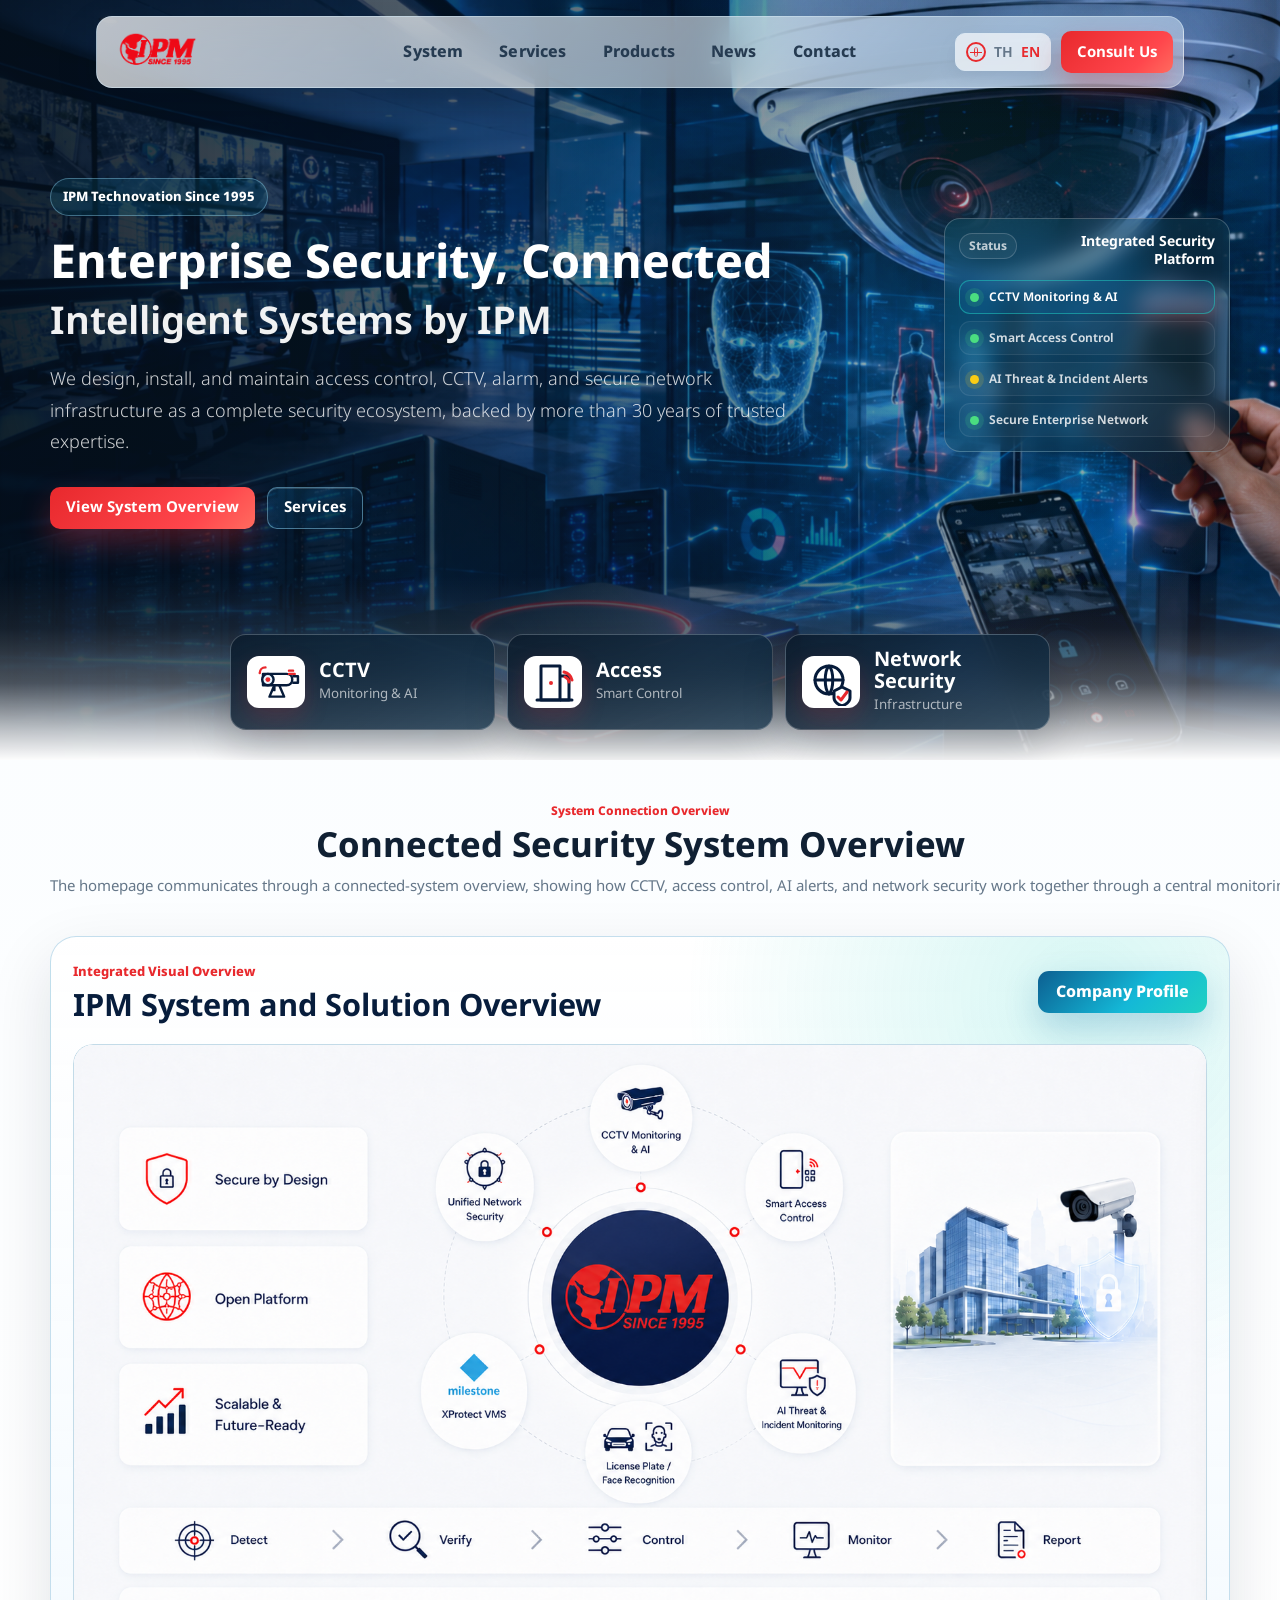
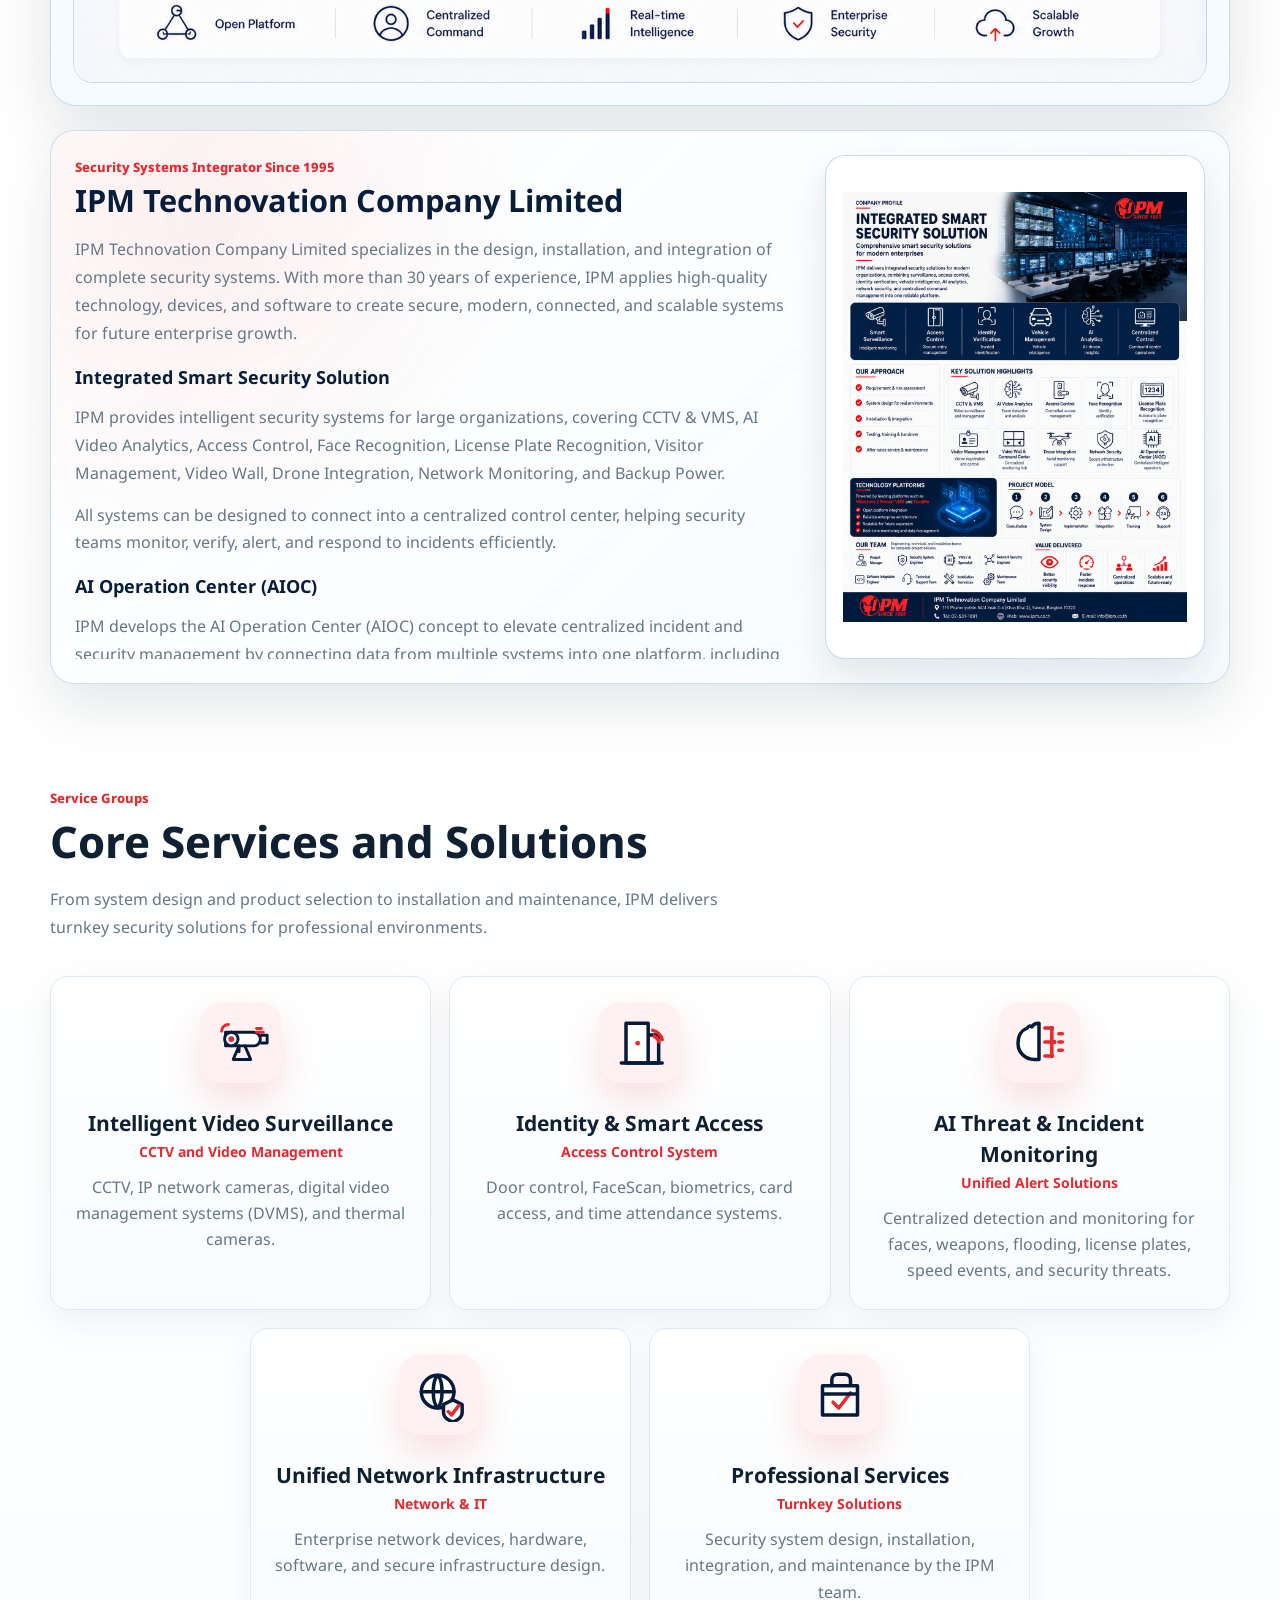
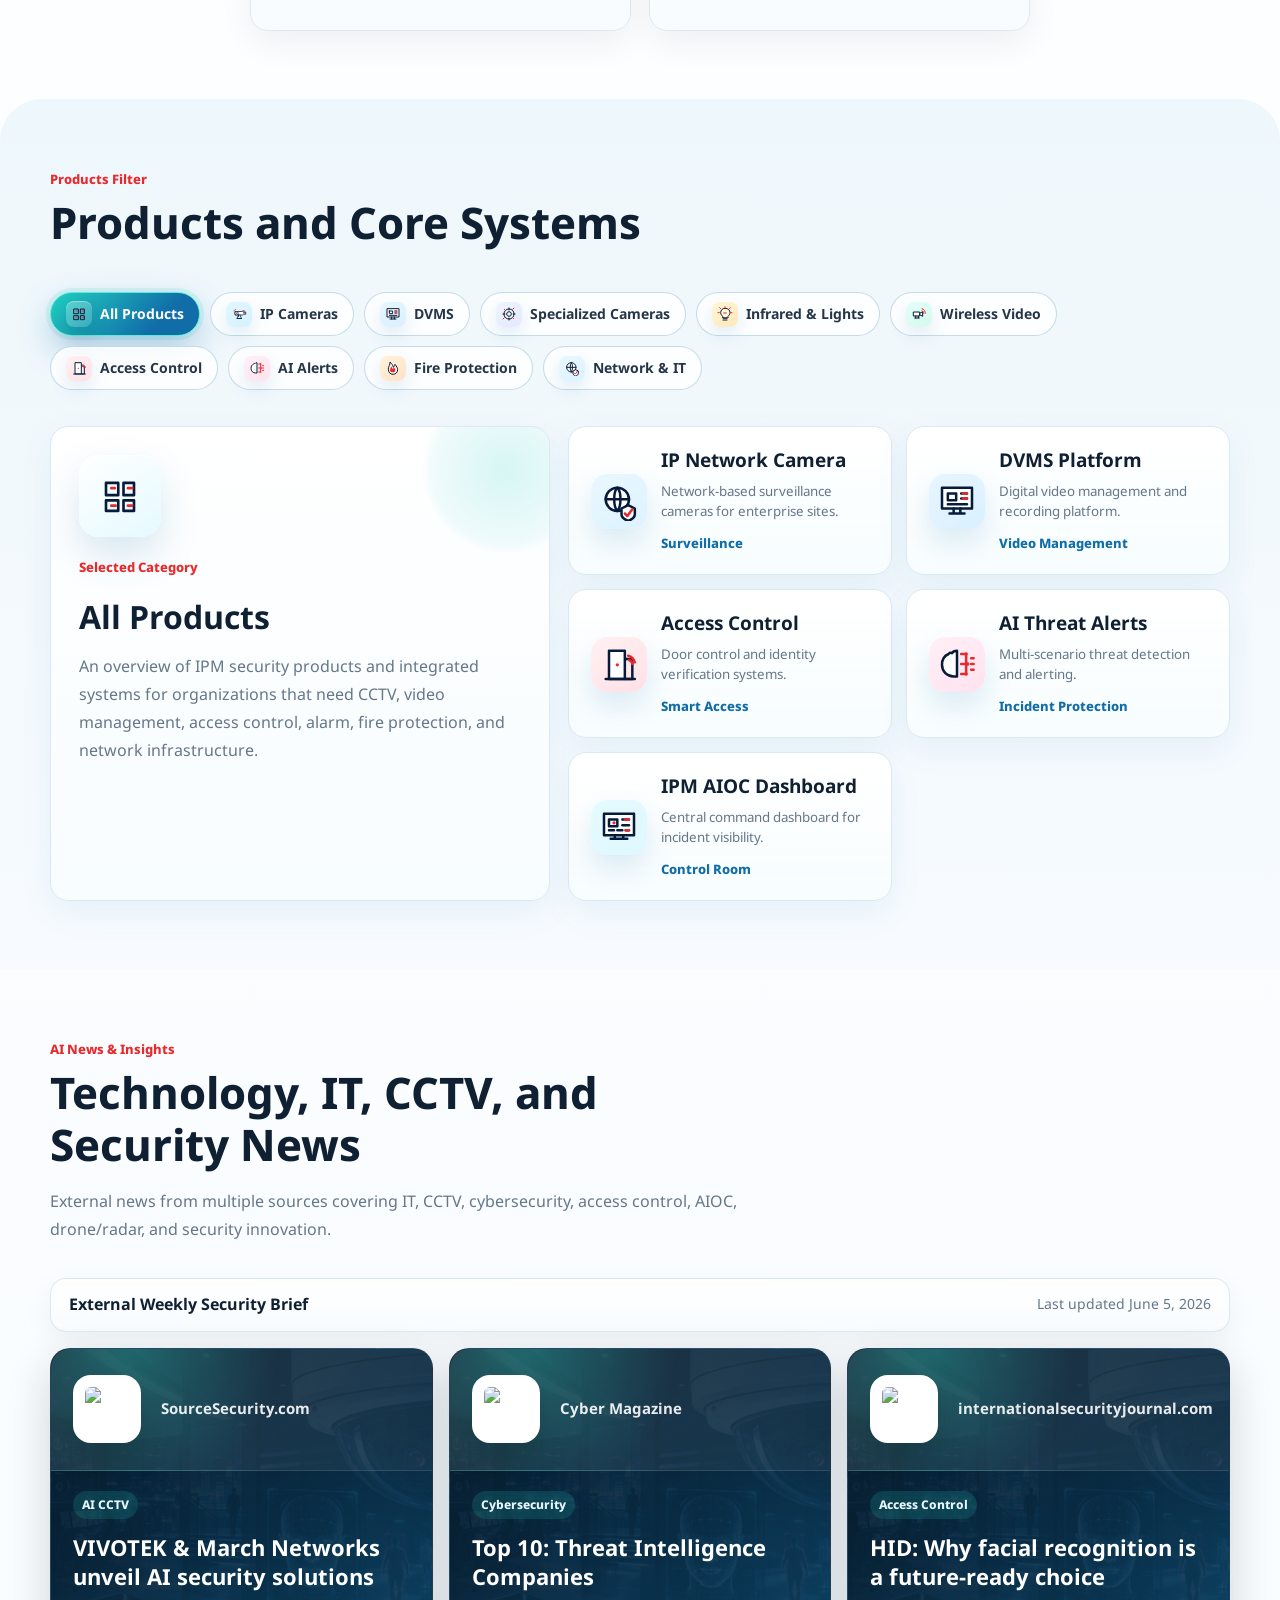
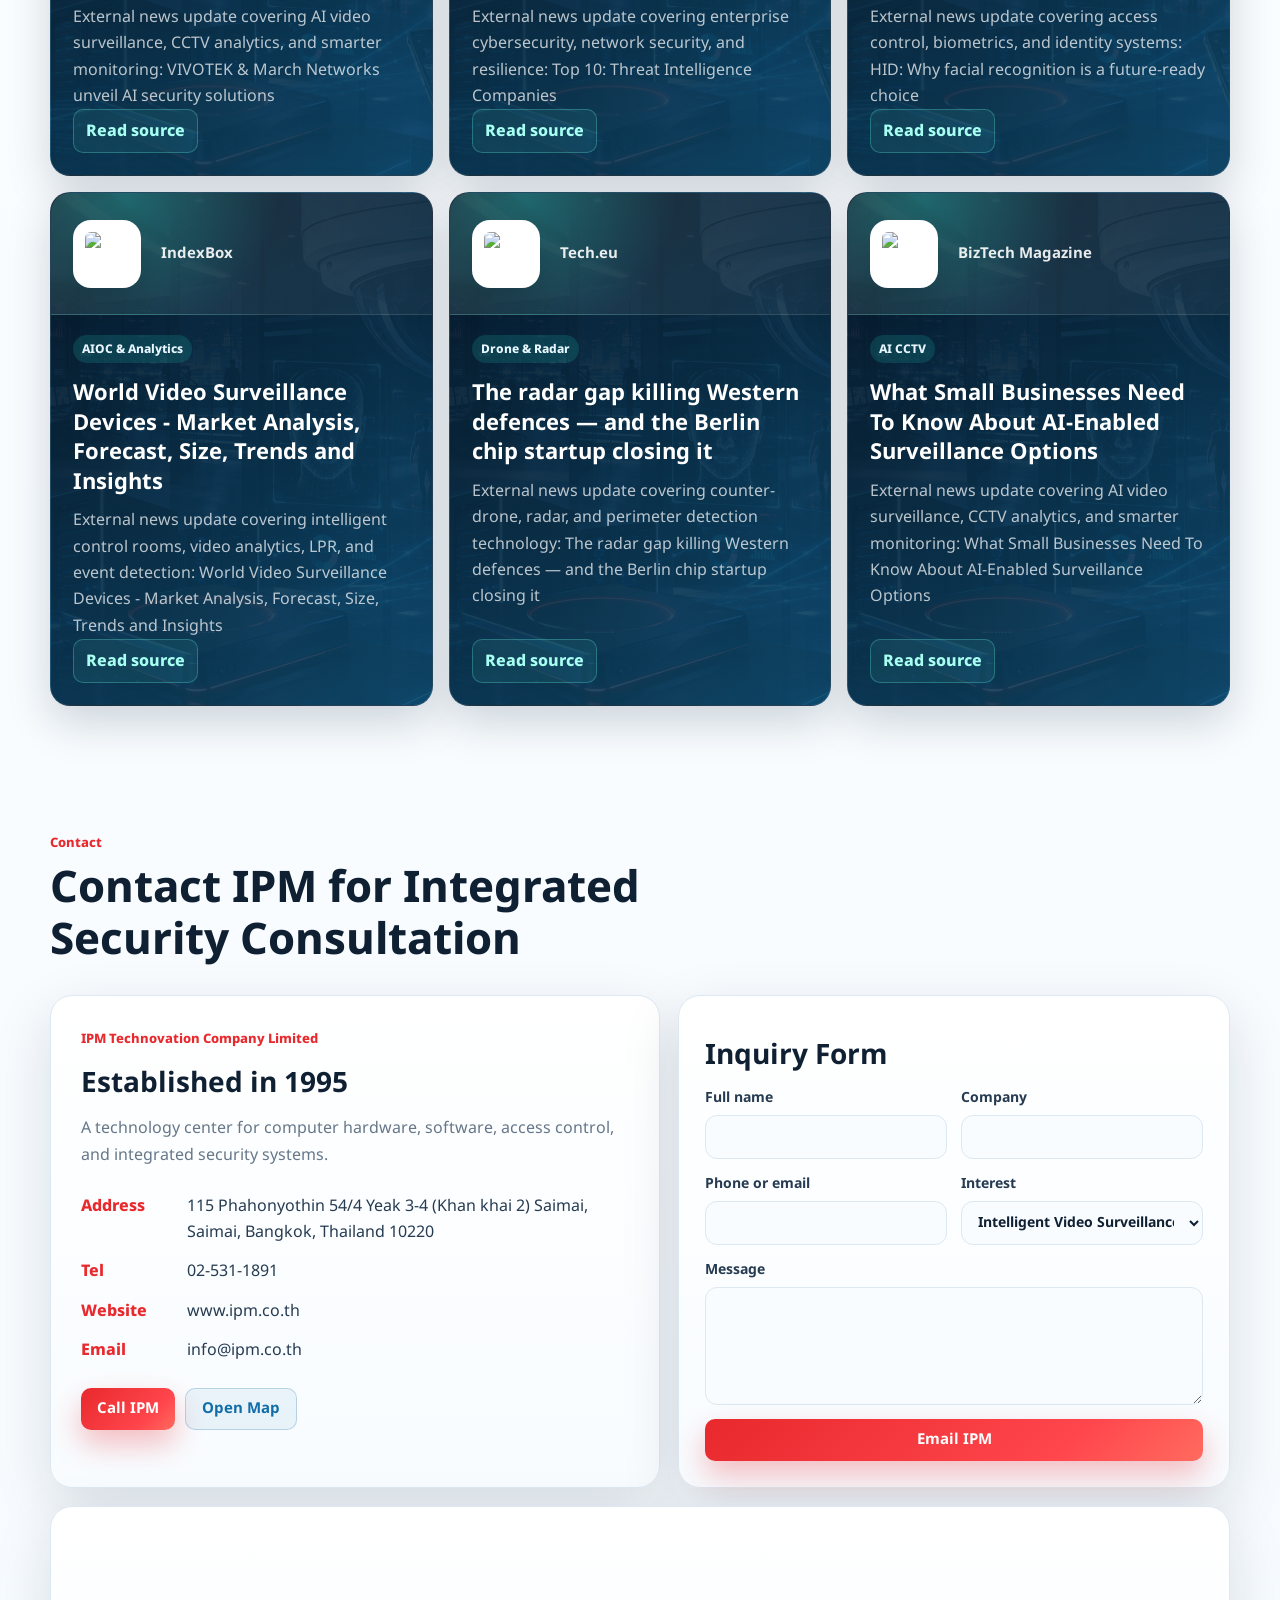
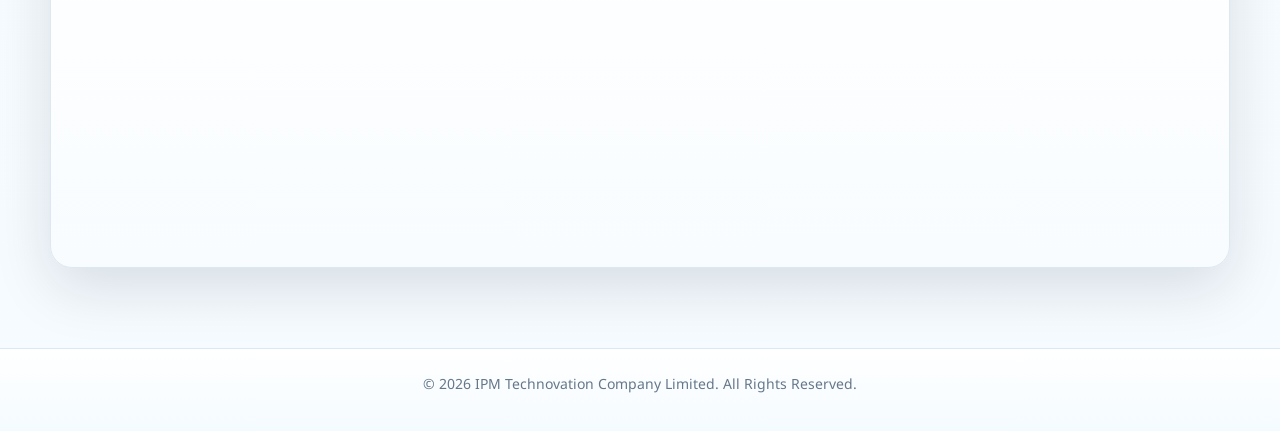
==== en.html @ fc7bf8a2 "Open company profile button in modal" ====
<!doctype html>
<html lang="en">
<head>
  <meta charset="utf-8">
  <meta name="viewport" content="width=device-width, initial-scale=1">
  <meta name="description" content="IPM Technovation Company Limited provides integrated CCTV, access control, alarm, network infrastructure, and security solutions since 1995.">
  <title>IPM Technovation | Integrated Security Platform</title>
  <link rel="preconnect" href="https://fonts.googleapis.com">
  <link rel="preconnect" href="https://fonts.gstatic.com" crossorigin>
  <link href="https://fonts.googleapis.com/css2?family=Noto+Sans+Thai:wght@300;400;500;600;700;800&display=swap" rel="stylesheet">
  <link rel="stylesheet" href="styles.css?v=20260608g">
  <script src="scripts/main.js?v=20260608g" defer></script>
</head>
<body>
  <header class="site-header">
    <a class="brand" href="#home" aria-label="IPM home">
      <img src="assets/IPMLOGO.png" alt="IPM Technovation">
    </a>
    <nav class="nav-links" aria-label="Main navigation">
      <a href="#system">System</a>
      <a href="#services">Services</a>
      <a href="#products">Products</a>
      <a href="#news">News</a>
      <a href="#contact">Contact</a>
    </nav>
    <div class="header-actions">
      <div class="language-switch" aria-label="Language switcher">
        <span class="globe-icon" aria-hidden="true"></span>
        <a href="index.html">TH</a>
        <a class="active" href="en.html" aria-current="page">EN</a>
      </div>
      <a class="quote-button" href="#contact">Consult Us</a>
    </div>
  </header>

  <main id="home">
    <section class="hero">
      <div class="hero-bg">
        <img src="assets/main00-hero.jpg?v=20260608b" srcset="assets/main00.png?v=20260608b 1672w, assets/main00-hero.jpg?v=20260608b 2400w" sizes="100vw" alt="Intelligent security control center" fetchpriority="high" decoding="async">
      </div>
      <div class="hero-content">
        <p class="eyebrow">IPM Technovation Since 1995</p>
        <h1 class="hero-title-en">Enterprise Security, Connected<br><span>Intelligent Systems<br class="mobile-break"> by IPM</span></h1>
        <p class="hero-copy">We design, install, and maintain access control, CCTV, alarm, and secure network infrastructure as a complete security ecosystem, backed by more than 30 years of trusted expertise.</p>
        <div class="hero-actions">
          <a class="primary-action" href="#system">View System Overview</a>
          <a class="secondary-action" href="#services">Services</a>
        </div>
      </div>

      <aside class="status-panel" aria-label="Integrated Security Platform status">
        <div class="status-panel-head">
          <span>Status</span>
          <strong>Integrated Security Platform</strong>
        </div>
        <div class="status-list">
          <span class="status-item active"><b></b>CCTV Monitoring & AI</span>
          <span class="status-item"><b></b>Smart Access Control</span>
          <span class="status-item warning"><b></b>AI Threat & Incident Alerts</span>
          <span class="status-item"><b></b>Secure Enterprise Network</span>
        </div>
      </aside>

      <div class="system-strip" aria-label="Key systems">
        <a class="system-card" href="#products" data-filter-link="ip-cameras">
          <span class="chip-icon camera"></span>
          <span><strong>CCTV</strong><small>Monitoring & AI</small></span>
        </a>
        <a class="system-card" href="#products" data-filter-link="access-control">
          <span class="chip-icon access"></span>
          <span><strong>Access</strong><small>Smart Control</small></span>
        </a>
        <a class="system-card" href="#products" data-filter-link="network-it">
          <span class="chip-icon network"></span>
          <span><strong>Network Security</strong><small>Infrastructure</small></span>
        </a>
      </div>
    </section>

    <section id="system" class="section system-section">
      <div class="section-heading center">
        <span>System Connection Overview</span>
        <h2>Connected Security System Overview</h2>
        <p>The homepage communicates through a connected-system overview, showing how CCTV, access control, AI alerts, and network security work together through a central monitoring control center.</p>
      </div>

      <div class="system-map" aria-label="Integrated security system map">
        <div class="map-center">
          <img src="assets/IPMLOGO.png" alt="IPM">
          <span>Monitoring</span>
          <strong>Control Center</strong>
        </div>
        <article class="map-node node-cctv">
          <span class="node-icon camera"></span>
          <h3>CCTV Monitoring & AI</h3>
          <p>IP cameras, DVMS, thermal imaging, and video analytics for enterprise security.</p>
        </article>
        <article class="map-node node-access">
          <span class="node-icon access"></span>
          <h3>Smart Access Control</h3>
          <p>Card access, FaceScan, biometrics, and time attendance integration.</p>
        </article>
        <article class="map-node node-alarm">
          <span class="node-icon alarm"></span>
          <h3>AI Threat & Incident Monitoring</h3>
          <p>Detects and alerts security events such as faces, weapons, flooding, license plates, vehicle speed, and emerging threats through a central control room.</p>
        </article>
        <article class="map-node node-network">
          <span class="node-icon network"></span>
          <h3>Unified Network Security</h3>
          <p>Network, hardware, and software infrastructure for secure operations.</p>
        </article>
      </div>
      <div class="system-gallery" data-system-carousel aria-label="IPM system overview slides">
        <div class="system-gallery-head">
          <div>
            <span>Integrated Visual Overview</span>
            <h3>IPM System and Solution Overview</h3>
          </div>
          <a class="profile-button" href="assets/profile/companyP.png" data-service-image="assets/profile/companyP.png" data-service-title="Company Profile">Company Profile</a>
        </div>
        <div class="system-frame">
        <div class="system-track">
          <figure class="system-slide"><img src="assets/system/systemmain.png" alt="System main overview" loading="lazy"></figure>
          <figure class="system-slide"><img src="assets/system/CCTV-soft.png" alt="CCTV and video management system structure" loading="lazy"></figure>
          <figure class="system-slide"><img src="assets/system/deployS.png" alt="Deployment scope overview" loading="lazy"></figure>
          <figure class="system-slide"><img src="assets/system/integrated.png" alt="Integrated smart security solution" loading="lazy"></figure>
          <figure class="system-slide"><img src="assets/system/smartS.png" alt="Smart security ecosystem" loading="lazy"></figure>
          <figure class="system-slide"><img src="assets/system/aioc.png" alt="AI Operation Center platform" loading="lazy"></figure>
          <figure class="system-slide"><img src="assets/system/chartaccess.png" alt="Identity and access management" loading="lazy"></figure>
          <figure class="system-slide"><img src="assets/system/chartinfar.png" alt="Mobility operations and infrastructure" loading="lazy"></figure>
          <figure class="system-slide"><img src="assets/system/chartV.png" alt="Surveillance and video management" loading="lazy"></figure>
          <figure class="system-slide"><img src="assets/system/integratedP.png" alt="Integrated security portfolio" loading="lazy"></figure>
        </div>
        </div>
      </div>

      <article id="company-profile" class="profile-overview">
        <div class="profile-copy">
          <span>Security Systems Integrator Since 1995</span>
          <h3>IPM Technovation Company Limited</h3>
          <div class="profile-copy-scroll" tabindex="0" aria-label="Company profile details">
            <p>IPM Technovation Company Limited specializes in the design, installation, and integration of complete security systems. With more than 30 years of experience, IPM applies high-quality technology, devices, and software to create secure, modern, connected, and scalable systems for future enterprise growth.</p>

            <h4>Integrated Smart Security Solution</h4>
            <p>IPM provides intelligent security systems for large organizations, covering CCTV & VMS, AI Video Analytics, Access Control, Face Recognition, License Plate Recognition, Visitor Management, Video Wall, Drone Integration, Network Monitoring, and Backup Power.</p>
            <p>All systems can be designed to connect into a centralized control center, helping security teams monitor, verify, alert, and respond to incidents efficiently.</p>

            <h4>AI Operation Center (AIOC)</h4>
            <p>IPM develops the AI Operation Center (AIOC) concept to elevate centralized incident and security management by connecting data from multiple systems into one platform, including CCTV Analytics, Face Recognition, LPR, Access Control, Drone, IoT, E-map, Dashboard, and Report.</p>
            <p>AIOC supports a structured workflow from Detect, Verify, Alert, Respond, and Report to enable real-time decision support and more efficient operations.</p>

            <h4>Network Security & Infrastructure</h4>
            <p>Beyond physical security systems, IPM also focuses on secure network and infrastructure foundations, covering Network Design, VLAN, Firewall Policy, VPN, Server, Storage, Network Monitoring, Log Management, Backup, and Recovery.</p>
            <p>This ensures CCTV, Access Control, Face Recognition, LPR, Command Center, and AIOC can operate securely, reliably, and continuously.</p>

            <h4>Technology Platforms</h4>
            <p>IPM selects high-standard technologies and platforms such as Milestone XProtect VMS, FaceMe Security, AI Video Analytics, CCTV System, Access Control System, License Plate Recognition, Command Center & Dashboard, and Network Security Infrastructure.</p>
            <p>IPM uses open-platform technologies to support flexible integration, future expansion, and practical deployment for each organization.</p>

            <h4>Our Team</h4>
            <p>IPM has specialized teams covering system design, software integration, network engineering, installation, and post-delivery support.</p>
            <dl class="profile-roles">
              <div><dt>Project Manager</dt><dd>Manages project delivery and overall coordination.</dd></div>
              <div><dt>Security System Engineer</dt><dd>Designs and integrates security systems.</dd></div>
              <div><dt>VMS / AI Specialist</dt><dd>Supports VMS, AI Analytics, and Face Recognition.</dd></div>
              <div><dt>Network Security Engineer</dt><dd>Designs secure network architecture and infrastructure.</dd></div>
              <div><dt>Software Engineer</dt><dd>Connects systems through API, Dashboard, and AIOC.</dd></div>
              <div><dt>Technical Support Team</dt><dd>Tests systems, resolves issues, and provides technical support.</dd></div>
              <div><dt>Installation Technician</dt><dd>Installs equipment, cabling, configuration, and site inspection.</dd></div>
              <div><dt>Maintenance Team</dt><dd>Maintains, services, and checks systems after handover.</dd></div>
            </dl>

            <h4>Model Project: Integrated Smart Security & AIOC Platform</h4>
            <p>A sample IPM project is the design of an intelligent security platform for a large organization, integrating CCTV, access control, face recognition, license plate recognition, visitor management, network systems, video wall, and AIOC into a centralized control center.</p>
            <p>The project is designed for real-time monitoring, event alerts, map visualization, reporting, and future system expansion without needing to disclose actual organization names or site details.</p>

            <h4>Key Strengths</h4>
            <ul>
              <li>More than 30 years of experience.</li>
              <li>Expertise in Security Systems Integration.</li>
              <li>High-quality platforms and devices.</li>
              <li>Open Platform integration support.</li>
              <li>Complete engineering, technical, and installation teams.</li>
              <li>Continuous innovation development and testing.</li>
              <li>Support for Smart Security, Network Security, and AIOC.</li>
            </ul>

            <h4>Company Information</h4>
            <p>IPM Technovation Company Limited<br>115 Phahonyothin 54/4 Yeak 3-4 (Khan khai 2), Saimai, Saimai, Bangkok, Thailand 10220<br>Tel: 02-531-1891 | Website: www.ipm.co.th | E-mail: info@ipm.co.th</p>
          </div>
        </div>
        <a class="profile-image-link" href="assets/profile/companyP.png" data-service-image="assets/profile/companyP.png" data-service-title="Company Profile" aria-label="Open Company Profile">
          <img src="assets/profile/companyP.png" alt="IPM Company Profile Overview" loading="lazy">
        </a>
      </article>
    </section>

    <section id="services" class="section services-section">
      <div class="section-heading">
        <span>Service Groups</span>
        <h2>Core Services and Solutions</h2>
        <p>From system design and product selection to installation and maintenance, IPM delivers turnkey security solutions for professional environments.</p>
      </div>
      <div class="service-grid">
        <article class="service-card" role="button" tabindex="0" data-service-image="assets/services/IntelligentVideo.png" data-service-title="Intelligent Video Surveillance">
          <span class="node-icon camera"></span>
          <h3>Intelligent Video Surveillance</h3>
          <strong>CCTV and Video Management</strong>
          <p>CCTV, IP network cameras, digital video management systems (DVMS), and thermal cameras.</p>
        </article>
        <article class="service-card" role="button" tabindex="0" data-service-image="assets/services/Identity.png" data-service-title="Identity & Smart Access">
          <span class="node-icon access"></span>
          <h3>Identity & Smart Access</h3>
          <strong>Access Control System</strong>
          <p>Door control, FaceScan, biometrics, card access, and time attendance systems.</p>
        </article>
        <article class="service-card" role="button" tabindex="0" data-service-image="assets/services/AIThreat.png" data-service-title="AI Threat & Incident Monitoring">
          <span class="node-icon alarm"></span>
          <h3>AI Threat & Incident Monitoring</h3>
          <strong>Unified Alert Solutions</strong>
          <p>Centralized detection and monitoring for faces, weapons, flooding, license plates, speed events, and security threats.</p>
        </article>
        <article class="service-card" role="button" tabindex="0" data-service-image="assets/services/UnifiedNetwork.png" data-service-title="Unified Network Infrastructure">
          <span class="node-icon network"></span>
          <h3>Unified Network Infrastructure</h3>
          <strong>Network & IT</strong>
          <p>Enterprise network devices, hardware, software, and secure infrastructure design.</p>
        </article>
        <article class="service-card service-card-wide" role="button" tabindex="0" data-service-image="assets/services/ProfessionalServices.png" data-service-title="Professional Services">
          <span class="node-icon professional"></span>
          <h3>Professional Services</h3>
          <strong>Turnkey Solutions</strong>
          <p>Security system design, installation, integration, and maintenance by the IPM team.</p>
        </article>
      </div>
    </section>

    <section id="products" class="section products-section">
      <div class="section-heading">
        <span>Products Filter</span>
        <h2>Products and Core Systems</h2>
      </div>
      <div class="filter-bar" aria-label="Product category filters" data-product-filters></div>
      <div class="product-showcase">
        <article class="product-feature" data-product-feature>
          <span>Selected Category</span>
          <h3>All Products</h3>
          <p>Overview of IPM security products and systems for enterprise environments.</p>
        </article>
        <div class="product-list" data-product-list></div>
      </div>
    </section>

    <section id="news" class="section news-section">
      <div class="section-heading">
        <span>AI News & Insights</span>
        <h2>Technology, IT, CCTV, and Security News</h2>
        <p>External news from multiple sources covering IT, CCTV, cybersecurity, access control, AIOC, drone/radar, and security innovation.</p>
      </div>
      <div class="news-toolbar">
        <strong>External Weekly Security Brief</strong>
        <span data-news-updated>Loading latest news...</span>
      </div>
      <div class="news-grid" data-news-list></div>
    </section>

    <div class="image-modal" data-image-modal hidden>
      <div class="image-modal-backdrop" data-modal-close></div>
      <section class="image-modal-panel" role="dialog" aria-modal="true" aria-labelledby="service-modal-title">
        <div class="image-modal-head">
          <h2 id="service-modal-title" data-modal-title>Service Detail</h2>
          <button type="button" data-modal-close aria-label="Close image">Close</button>
        </div>
        <img data-modal-image src="" alt="">
      </section>
    </div>

    <section id="contact" class="contact-section">
      <div class="contact-heading">
        <span>Contact</span>
        <h2>Contact IPM for Integrated Security Consultation</h2>
      </div>
      <div class="contact-layout">
        <article class="contact-card company-card">
          <span class="contact-kicker">IPM Technovation Company Limited</span>
          <h3>Established in 1995</h3>
          <p>A technology center for computer hardware, software, access control, and integrated security systems.</p>
          <dl class="contact-list">
            <div><dt>Address</dt><dd>115 Phahonyothin 54/4 Yeak 3-4 (Khan khai 2) Saimai, Saimai, Bangkok, Thailand 10220</dd></div>
            <div><dt>Tel</dt><dd><a href="tel:+6625311891">02-531-1891</a></dd></div>
            <div><dt>Website</dt><dd><a href="https://www.ipm.co.th/" target="_blank" rel="noreferrer">www.ipm.co.th</a></dd></div>
            <div><dt>Email</dt><dd><a href="mailto:info@ipm.co.th">info@ipm.co.th</a></dd></div>
          </dl>
          <div class="contact-actions">
            <a class="primary-action" href="tel:+6625311891">Call IPM</a>
            <a class="secondary-light" href="https://www.google.com/maps/search/?api=1&query=115%20Phahonyothin%2054%2F4%20Yeak%203-4%20Saimai%20Bangkok%2010220" target="_blank" rel="noreferrer">Open Map</a>
          </div>
        </article>

        <article class="contact-card form-card">
          <h3>Inquiry Form</h3>
          <form data-contact-form>
            <label>Full name<input name="name" autocomplete="name" required></label>
            <label>Company<input name="company" autocomplete="organization"></label>
            <label>Phone or email<input name="contact" autocomplete="email" required></label>
            <label>Interest<select name="interest"><option>Intelligent Video Surveillance</option><option>Smart Access Control</option><option>AI Threat & Incident Monitoring</option><option>Enterprise Network Infrastructure</option><option>Turnkey Security Services</option></select></label>
            <label class="full">Message<textarea name="message" rows="4" required></textarea></label>
            <button class="primary-action" type="submit">Email IPM</button>
          </form>
        </article>

        <article class="map-card" aria-label="IPM location map">
          <iframe title="IPM Technovation map" loading="lazy" referrerpolicy="no-referrer-when-downgrade" src="https://www.google.com/maps?q=115%20Phahonyothin%2054%2F4%20Yeak%203-4%20Saimai%20Bangkok%2010220&output=embed"></iframe>
        </article>
      </div>
    </section>
  </main>
  <footer class="site-footer">
    <p>© 2026 IPM Technovation Company Limited. All Rights Reserved.</p>
  </footer>
</body>
</html>
---- styles.css ----
:root {
  --red: #e8292d;
  --red-dark: #b9151a;
  --ink: #102033;
  --muted: #657789;
  --line: #dce8f2;
  --soft: #eef7fb;
  --panel: #ffffff;
  --navy: #061524;
  --blue: #116da8;
  --cyan: #14b8d7;
  --ai-teal: #20d1c2;
  --steel: #24384d;
  --shadow: 0 20px 58px rgba(8, 25, 43, .13);
}

* {
  box-sizing: border-box;
}

html {
  scroll-behavior: smooth;
  overflow-x: clip;
}

body {
  margin: 0;
  font-family: "Noto Sans Thai", "Leelawadee UI", Tahoma, sans-serif;
  color: var(--ink);
  background:
    linear-gradient(180deg, #f8fcff 0%, #fff 26%, #f6fbff 100%);
  overflow-x: clip;
}

a {
  color: inherit;
  text-decoration: none;
}

img,
svg,
video,
iframe {
  max-width: 100%;
}

button,
input,
select,
textarea {
  font: inherit;
  max-width: 100%;
}

.site-header {
  position: fixed;
  z-index: 20;
  top: 16px;
  left: 50%;
  width: min(1088px, calc(100% - 40px));
  min-height: 68px;
  display: grid;
  grid-template-columns: 190px 1fr auto;
  align-items: center;
  gap: 22px;
  padding: 7px 10px 7px 18px;
  border: 1px solid rgba(211, 232, 244, .54);
  border-radius: 16px;
  background:
    linear-gradient(135deg, rgba(255, 255, 255, .72), rgba(232, 246, 252, .44));
  box-shadow: 0 14px 42px rgba(5, 24, 42, .14);
  backdrop-filter: blur(20px) saturate(1.25);
  transform: translateX(-50%);
}

.brand {
  display: flex;
  align-items: center;
}

.brand img {
  display: block;
  width: auto;
  height: 56px;
  max-width: 156px;
  object-fit: contain;
}

.nav-links {
  display: flex;
  flex-wrap: wrap;
  justify-content: center;
  gap: 36px;
  color: #263b51;
  font-size: 16px;
  font-weight: 780;
  letter-spacing: .01em;
}

.nav-links a {
  position: relative;
  padding: 9px 0;
  white-space: nowrap;
}

.nav-links a::after {
  content: "";
  position: absolute;
  left: 0;
  right: 0;
  bottom: 5px;
  height: 2px;
  border-radius: 999px;
  background: var(--red);
  opacity: 0;
  transform: translateY(4px);
  transition: opacity .2s ease, transform .2s ease;
}

.nav-links a:hover::after {
  opacity: 1;
  transform: translateY(0);
}

.header-actions {
  display: flex;
  align-items: center;
  justify-content: flex-end;
  gap: 10px;
}

.quote-button,
.primary-action,
.secondary-action,
.secondary-light {
  min-height: 42px;
  display: inline-flex;
  align-items: center;
  justify-content: center;
  padding: 0 16px;
  border: 0;
  border-radius: 10px;
  font-size: 15px;
  font-weight: 700;
  white-space: nowrap;
  cursor: pointer;
}

.quote-button,
.primary-action {
  color: #fff;
  background: linear-gradient(135deg, var(--red) 0%, #ff464c 72%, #ff6b5f 100%);
  box-shadow: 0 14px 30px rgba(232, 41, 45, .3);
}

.secondary-action,
.secondary-light {
  color: #fff;
  border: 1px solid rgba(155, 226, 255, .44);
  background: rgba(8, 25, 43, .34);
  box-shadow: inset 0 1px 0 rgba(255, 255, 255, .16);
}

.secondary-action {
  background:
    linear-gradient(135deg, rgba(17, 109, 168, .28), rgba(8, 25, 43, .3));
}

.language-switch {
  min-height: 38px;
  display: inline-flex;
  align-items: center;
  gap: 8px;
  padding: 0 10px;
  border: 1px solid var(--line);
  border-radius: 10px;
  color: #263b51;
  background: rgba(255, 255, 255, .68);
  font-size: 14px;
  font-weight: 700;
  box-shadow: 0 8px 22px rgba(15, 23, 42, .06);
}

.language-switch a {
  color: var(--muted);
  font-weight: 650;
  padding: 2px 0;
}

.language-switch a.active {
  color: var(--red);
}

.globe-icon {
  position: relative;
  width: 20px;
  height: 20px;
  display: inline-block;
  border: 2px solid var(--red);
  border-radius: 50%;
}

.globe-icon::before,
.globe-icon::after {
  content: "";
  position: absolute;
  inset: 3px 6px;
  border-left: 1.5px solid var(--red);
  border-right: 1.5px solid var(--red);
  border-radius: 50%;
}

.globe-icon::after {
  inset: 8px 2px auto;
  height: 0;
  border: 0;
  border-top: 1.5px solid var(--red);
  border-radius: 0;
}

.hero {
  position: relative;
  min-height: 760px;
  display: grid;
  align-items: start;
  padding-top: 178px;
  overflow: hidden;
  color: #fff;
  background: var(--navy);
  scroll-margin-top: 116px;
}

.hero::after {
  content: "";
  position: absolute;
  left: 0;
  right: 0;
  bottom: -1px;
  height: 185px;
  background: linear-gradient(180deg, rgba(255, 255, 255, 0) 0%, rgba(255, 255, 255, .07) 28%, rgba(255, 255, 255, .28) 58%, rgba(255, 255, 255, .75) 84%, #fff 100%);
  pointer-events: none;
}

.hero-bg,
.hero-bg img {
  position: absolute;
  inset: 0;
}

.hero-bg img {
  width: 100%;
  height: 100%;
  object-fit: cover;
  filter: brightness(1.09) contrast(1.1) saturate(1.08);
  transform: translateZ(0) scale(1.006);
  transform-origin: center;
}

.hero-bg::after {
  content: "";
  position: absolute;
  inset: 0;
  background:
    linear-gradient(90deg, rgba(4, 15, 27, .91) 0%, rgba(6, 29, 49, .58) 46%, rgba(5, 22, 36, .16) 78%, rgba(5, 22, 36, .08) 100%),
    radial-gradient(circle at 76% 30%, rgba(42, 191, 229, .16), rgba(42, 191, 229, 0) 38%),
    linear-gradient(0deg, rgba(5, 19, 33, .54), rgba(6, 40, 63, .08) 58%);
}

.hero-content {
  position: relative;
  z-index: 2;
  width: min(1180px, calc(100% - 40px));
  margin: 0 auto;
  min-width: 0;
}

.eyebrow,
.section-heading span,
.contact-heading span,
.contact-kicker {
  margin: 0;
  color: var(--red);
  font-size: 13px;
  font-weight: 800;
}

.hero .eyebrow {
  width: fit-content;
  color: #fff;
  padding: 8px 12px;
  border: 1px solid rgba(156, 226, 255, .38);
  border-radius: 999px;
  background: rgba(20, 184, 215, .11);
}

.hero h1 {
  max-width: 760px;
  margin: 20px 0 16px;
  font-size: clamp(34px, 3.65vw, 52px);
  line-height: 1.2;
  font-weight: 740;
  letter-spacing: 0;
}

.hero-by {
  display: inline-block;
  margin-top: 2px;
  color: #fff;
}

.mobile-break {
  display: none;
}

.hero-title-en {
  max-width: 820px;
  font-size: clamp(38px, 3.6vw, 52px);
  line-height: 1.14;
  overflow-wrap: anywhere;
}

.hero-title-en span {
  display: inline-block;
  margin-top: 6px;
  font-size: .82em;
  font-weight: 650;
  color: rgba(255, 255, 255, .94);
}

.hero-copy {
  max-width: 760px;
  margin: 0;
  color: rgba(255, 255, 255, .82);
  font-size: 18px;
  line-height: 1.75;
  font-weight: 300;
}

.hero-actions {
  display: flex;
  gap: 12px;
  flex-wrap: wrap;
  margin-top: 28px;
}

.status-panel {
  position: absolute;
  z-index: 3;
  right: max(24px, calc((100vw - 1180px) / 2));
  top: 218px;
  width: min(286px, calc(100% - 48px));
  padding: 14px;
  border: 1px solid rgba(255, 255, 255, .22);
  border-radius: 16px;
  color: #fff;
  background:
    linear-gradient(150deg, rgba(20, 184, 215, .16), rgba(255, 255, 255, .025)),
    rgba(7, 22, 36, .3);
  box-shadow: 0 22px 56px rgba(2, 13, 24, .16);
  backdrop-filter: blur(10px);
}

.status-panel-head {
  display: flex;
  align-items: flex-start;
  justify-content: space-between;
  gap: 12px;
}

.status-panel-head span {
  display: inline-flex;
  align-items: center;
  min-height: 26px;
  padding: 0 9px;
  border: 1px solid rgba(255, 255, 255, .18);
  border-radius: 999px;
  color: rgba(255, 255, 255, .72);
  background: rgba(255, 255, 255, .055);
  font-size: 12px;
  font-weight: 750;
}

.status-panel-head strong {
  max-width: 166px;
  text-align: right;
  font-size: 14px;
  line-height: 1.25;
}

.status-list {
  display: grid;
  gap: 7px;
  margin-top: 12px;
}

.status-item {
  min-height: 34px;
  display: flex;
  align-items: center;
  gap: 10px;
  padding: 0 10px;
  border: 1px solid rgba(255, 255, 255, .08);
  border-radius: 11px;
  color: rgba(255, 255, 255, .82);
  background: rgba(255, 255, 255, .032);
  font-size: 12px;
  font-weight: 650;
}

.status-item b {
  width: 9px;
  height: 9px;
  flex: 0 0 auto;
  border-radius: 50%;
  background: #4ade80;
  box-shadow: 0 0 0 5px rgba(74, 222, 128, .14);
}

.status-item.active {
  color: #fff;
  border-color: rgba(32, 209, 194, .5);
  background: rgba(17, 109, 168, .24);
}

.status-item.warning b {
  background: #facc15;
  box-shadow: 0 0 0 5px rgba(250, 204, 21, .14);
}

.system-strip {
  position: absolute;
  z-index: 3;
  left: 50%;
  bottom: 30px;
  width: min(820px, calc(100% - 48px));
  display: grid;
  grid-template-columns: repeat(3, 1fr);
  gap: 12px;
  transform: translateX(-50%);
}

.system-card {
  min-height: 78px;
  display: grid;
  grid-template-columns: 58px 1fr;
  align-items: center;
  column-gap: 14px;
  padding: 14px 16px;
  min-width: 0;
  border: 1px solid rgba(255, 255, 255, .22);
  border-radius: 16px;
  background:
    linear-gradient(145deg, rgba(9, 25, 42, .84), rgba(16, 48, 73, .74));
  box-shadow: 0 18px 44px rgba(2, 13, 24, .2);
  backdrop-filter: blur(18px);
  transition: transform .2s ease, border-color .2s ease, box-shadow .2s ease;
}

.system-card:hover {
  transform: translateY(-6px);
  border-color: rgba(32, 209, 194, .62);
  box-shadow: 0 28px 70px rgba(4, 28, 47, .3);
}

.system-strip strong,
.system-strip small {
  display: block;
  overflow-wrap: anywhere;
}

.system-strip strong {
  font-size: 20px;
  line-height: 1.1;
}

.system-strip small {
  margin-top: 2px;
  color: rgba(255, 255, 255, .64);
}

.chip-icon,
.node-icon {
  width: 44px;
  height: 44px;
  display: inline-block;
  border-radius: 12px;
  background-color: #fff1f2;
  background-repeat: no-repeat;
  background-position: center;
  background-size: 26px 26px;
}

.system-card .chip-icon {
  width: 58px;
  height: 52px;
  border-radius: 12px;
  background-color: #fff;
  box-shadow: 0 10px 24px rgba(232, 41, 45, .18);
}

.camera {
  background-image: url("data:image/svg+xml,%3Csvg viewBox='0 0 64 48' fill='none' xmlns='http://www.w3.org/2000/svg'%3E%3Cpath d='M16 14h29c4 0 7 3 7 7s-3 7-7 7H16V14Z' fill='%23ffffff' stroke='%23061b3a' stroke-width='3' stroke-linejoin='round'/%3E%3Cpath d='M52 17h7v8h-7' stroke='%23061b3a' stroke-width='3' stroke-linejoin='round'/%3E%3Ccircle cx='22' cy='21' r='7' fill='%23eaf7ff' stroke='%23061b3a' stroke-width='3'/%3E%3Ccircle cx='22' cy='21' r='3' fill='%23e8292d'/%3E%3Cpath d='M30 28v6M24 42h18M36 28l6 14H24l6-14' stroke='%23061b3a' stroke-width='3' stroke-linecap='round' stroke-linejoin='round'/%3E%3Cpath d='M12 13c0-4 3-7 7-7' stroke='%23e8292d' stroke-width='3' stroke-linecap='round'/%3E%3Cpath d='M48 10h5M48 14h7' stroke='%23e8292d' stroke-width='3' stroke-linecap='round'/%3E%3C/svg%3E");
  background-size: 52px 42px;
}

.access {
  background-image: url("data:image/svg+xml,%3Csvg viewBox='0 0 48 48' fill='none' xmlns='http://www.w3.org/2000/svg'%3E%3Cpath d='M12 8h19v34H12V8Z' fill='%23ffffff' stroke='%23061b3a' stroke-width='3' stroke-linejoin='round'/%3E%3Cpath d='M31 18h9v24h-9' stroke='%23061b3a' stroke-width='3' stroke-linejoin='round'/%3E%3Ccircle cx='22' cy='25' r='2' fill='%23e8292d'/%3E%3Cpath d='M35 14c4 1 7 4 8 8M36 19c2 1 4 3 4 5' stroke='%23e8292d' stroke-width='3' stroke-linecap='round'/%3E%3Cpath d='M8 42h35' stroke='%23061b3a' stroke-width='3' stroke-linecap='round'/%3E%3C/svg%3E");
  background-size: 48px 48px;
}

.network {
  background-image: url("data:image/svg+xml,%3Csvg viewBox='0 0 48 48' fill='none' xmlns='http://www.w3.org/2000/svg'%3E%3Ccircle cx='22' cy='22' r='14' fill='%23ffffff' stroke='%23061b3a' stroke-width='3'/%3E%3Cpath d='M8 22h28M22 8c5 5 5 23 0 28M22 8c-5 5-5 23 0 28' stroke='%23061b3a' stroke-width='3' stroke-linecap='round'/%3E%3Cpath d='M35 29l8 4v7c0 4-3 6-8 8-5-2-8-4-8-8v-7l8-4Z' fill='%23ffffff' stroke='%23061b3a' stroke-width='3' stroke-linejoin='round'/%3E%3Cpath d='m31 39 3 3 6-8' stroke='%23e8292d' stroke-width='3' stroke-linecap='round' stroke-linejoin='round'/%3E%3C/svg%3E");
  background-size: 48px 48px;
}

.alarm {
  background-image: url("data:image/svg+xml,%3Csvg viewBox='0 0 48 48' fill='none' xmlns='http://www.w3.org/2000/svg'%3E%3Cpath d='M14 12c-5 2-8 7-8 13 0 8 6 14 14 14h4V8c-3 0-5 1-6 3-2-1-3-1-4 1Z' fill='%23ffffff' stroke='%23061b3a' stroke-width='3' stroke-linejoin='round'/%3E%3Cpath d='M29 12h6M29 24h8M29 36h6M35 12v24M41 17h3M41 24h3M41 31h3' stroke='%23e8292d' stroke-width='3' stroke-linecap='round'/%3E%3Ccircle cx='35' cy='12' r='2' fill='%23e8292d'/%3E%3Ccircle cx='37' cy='24' r='2' fill='%23e8292d'/%3E%3Ccircle cx='35' cy='36' r='2' fill='%23e8292d'/%3E%3C/svg%3E");
  background-size: 48px 48px;
}

.professional {
  background-image: url("data:image/svg+xml,%3Csvg viewBox='0 0 48 48' fill='none' xmlns='http://www.w3.org/2000/svg'%3E%3Cpath d='M9 17h30v25H9V17Z' fill='%23ffffff' stroke='%23061b3a' stroke-width='3' stroke-linejoin='round'/%3E%3Cpath d='M17 17v-5c0-3 2-5 5-5h6c3 0 5 2 5 5v5' stroke='%23061b3a' stroke-width='3' stroke-linejoin='round'/%3E%3Cpath d='m18 31 5 5 10-13' stroke='%23e8292d' stroke-width='3' stroke-linecap='round' stroke-linejoin='round'/%3E%3Cpath d='M9 24h30' stroke='%23061b3a' stroke-width='3'/%3E%3C/svg%3E");
  background-size: 48px 48px;
}

.section {
  width: min(1180px, calc(100% - 40px));
  margin: 0 auto;
  padding: 68px 0;
  scroll-margin-top: 94px;
  min-width: 0;
}

.section-heading {
  max-width: 720px;
  margin-bottom: 34px;
}

.hero h1,
.hero-copy,
.section-heading h2,
.section-heading p,
.contact-heading h2,
.contact-heading p,
.status-panel-head strong,
.status-item,
.service-card h3,
.service-card p,
.product-feature h3,
.product-feature p,
.product-card-link strong,
.product-card-link small,
.news-card h3,
.news-card p,
.contact-card h3,
.contact-list dd {
  overflow-wrap: break-word;
}

.section-heading.center {
  margin-left: auto;
  margin-right: auto;
  text-align: center;
}

.section-heading h2,
.contact-heading h2 {
  margin: 10px 0 0;
  font-size: clamp(30px, 3.4vw, 46px);
  line-height: 1.18;
  font-weight: 750;
}

.section-heading p {
  margin: 14px 0 0;
  color: var(--muted);
  line-height: 1.75;
}

.section-heading.center p {
  margin-left: auto;
  margin-right: auto;
  max-width: 720px;
}

.system-section {
  padding-top: 38px;
}

.system-section .section-heading {
  max-width: none;
  margin-bottom: 22px;
}

.system-section .section-heading span {
  font-size: 12px;
}

.system-section .section-heading h2 {
  margin-top: 6px;
  font-size: clamp(25px, 2.7vw, 36px);
  line-height: 1.12;
  white-space: nowrap;
}

.system-section .section-heading p {
  max-width: none;
  margin-top: 8px;
  font-size: 15px;
  line-height: 1.55;
  white-space: nowrap;
}

.system-map {
  position: relative;
  min-height: 650px;
  display: grid;
  grid-template-columns: minmax(230px, 1fr) 280px minmax(230px, 1fr);
  grid-template-rows: repeat(2, minmax(210px, 1fr));
  align-items: center;
  gap: 40px 58px;
  padding: 58px 66px;
  border: 1px solid var(--line);
  border-radius: 24px;
  background:
    radial-gradient(circle at center, rgba(20, 184, 215, .2), transparent 35%),
    radial-gradient(circle at 50% 50%, rgba(232, 41, 45, .075), transparent 50%),
    linear-gradient(180deg, #ffffff, #f4fbff);
  box-shadow: var(--shadow);
  overflow: hidden;
}

.system-map::before,
.system-map::after {
  content: "";
  position: absolute;
  inset: 96px 150px;
  border: 1px solid rgba(17, 109, 168, .18);
  border-radius: 48%;
}

.system-map::after {
  inset: 140px 220px;
  border-color: rgba(232, 41, 45, .15);
  transform: rotate(-7deg);
}

.map-center {
  position: absolute;
  z-index: 2;
  left: 50%;
  top: 50%;
  width: 255px;
  height: 255px;
  display: grid;
  place-content: center;
  text-align: center;
  transform: translate(-50%, -50%);
  border-radius: 50%;
  color: #fff;
  border: 1px solid rgba(120, 205, 255, .34);
  background:
    radial-gradient(circle at 30% 24%, rgba(118, 229, 255, .54), rgba(20, 184, 215, .2) 30%, transparent 50%),
    radial-gradient(circle at 75% 82%, rgba(232, 41, 45, .24), transparent 40%),
    linear-gradient(145deg, #1298c9 0%, #0c5f91 44%, #061524 100%);
  box-shadow:
    0 30px 78px rgba(7, 18, 31, .34),
    inset 0 1px 0 rgba(255, 255, 255, .24),
    inset 0 -28px 48px rgba(3, 13, 27, .38),
    0 0 0 18px rgba(17, 109, 168, .08),
    0 0 0 36px rgba(20, 184, 215, .045);
}

.map-center::before {
  content: "";
  position: absolute;
  inset: 18px;
  border: 1px solid rgba(255, 255, 255, .14);
  border-radius: 50%;
}

.map-center img {
  width: 132px;
  justify-self: center;
  margin-bottom: 8px;
  filter: drop-shadow(0 8px 16px rgba(0, 0, 0, .22));
}

.map-center span {
  color: rgba(255, 255, 255, .62);
  font-size: 15px;
}

.map-center strong {
  margin-top: 6px;
  font-size: 28px;
  line-height: 1.15;
}

.map-node {
  position: relative;
  z-index: 3;
  width: auto;
  min-height: 190px;
  display: flex;
  flex-direction: column;
  align-items: center;
  justify-content: center;
  padding: 26px 22px;
  border: 1px solid rgba(13, 95, 158, .12);
  border-radius: 22px;
  text-align: center;
  background:
    linear-gradient(180deg, rgba(255, 255, 255, .97), rgba(245, 251, 255, .92)),
    radial-gradient(circle at 50% 0%, rgba(20, 184, 215, .1), transparent 58%);
  box-shadow: 0 18px 48px rgba(8, 25, 43, .1);
  backdrop-filter: blur(12px);
  min-width: 0;
}

.map-node::after {
  content: "";
  position: absolute;
  inset: 12px;
  border: 1px solid rgba(255, 255, 255, .85);
  border-radius: 17px;
  pointer-events: none;
}

.map-node .node-icon {
  width: 76px;
  height: 76px;
  border-radius: 20px;
  background-color: #fff1f2;
  background-size: 58px 52px;
  box-shadow: inset 0 1px 0 rgba(255, 255, 255, .9), 0 16px 32px rgba(232, 41, 45, .12);
}

.map-node h3,
.service-card h3 {
  margin: 18px 0 6px;
  font-size: 21px;
}

.map-node p,
.service-card p {
  margin: 0;
  color: var(--muted);
  line-height: 1.65;
}

.node-cctv {
  grid-column: 1;
  grid-row: 1;
}

.node-access {
  grid-column: 3;
  grid-row: 1;
}

.node-alarm {
  grid-column: 1;
  grid-row: 2;
}

.node-network {
  grid-column: 3;
  grid-row: 2;
}

.system-section .system-map {
  display: none;
}

.system-gallery {
  margin-top: 38px;
  padding: 22px;
  border: 1px solid rgba(180, 213, 232, .76);
  border-radius: 26px;
  background:
    radial-gradient(circle at 88% 8%, rgba(32, 209, 194, .18), transparent 32%),
    linear-gradient(180deg, rgba(255, 255, 255, .96), rgba(243, 250, 255, .88));
  box-shadow: 0 24px 64px rgba(8, 25, 43, .12);
  overflow: hidden;
}

.system-gallery-head {
  display: flex;
  align-items: center;
  justify-content: space-between;
  gap: 18px;
  margin-bottom: 18px;
}

.system-gallery-head span,
.profile-copy span {
  color: var(--red);
  font-size: 13px;
  font-weight: 800;
}

.system-gallery-head h3,
.profile-copy h3 {
  margin: 6px 0 0;
  color: #071d3c;
  font-size: clamp(24px, 2.4vw, 34px);
  line-height: 1.2;
}

.profile-button {
  min-height: 42px;
  display: inline-flex;
  align-items: center;
  justify-content: center;
  padding: 0 18px;
  border-radius: 11px;
  color: #fff;
  font-weight: 800;
  white-space: nowrap;
  background: linear-gradient(135deg, #0c5f91 0%, #14b8d7 58%, #20d1c2 100%);
  box-shadow: 0 14px 34px rgba(17, 109, 168, .24);
}

.system-track {
  display: flex;
  gap: 18px;
  transition: transform .65s cubic-bezier(.22, 1, .36, 1);
  will-change: transform;
}

.system-frame {
  overflow: hidden;
  border-radius: 20px;
}

.system-slide {
  flex: 0 0 100%;
  margin: 0;
  border: 1px solid rgba(189, 216, 230, .9);
  border-radius: 20px;
  background: #fff;
  box-shadow: 0 16px 38px rgba(8, 25, 43, .12);
  overflow: hidden;
}

.system-slide img {
  display: block;
  width: 100%;
  aspect-ratio: 16 / 9;
  object-fit: contain;
  background: #fff;
}

.profile-overview {
  margin-top: 24px;
  display: grid;
  grid-template-columns: minmax(0, 1fr) minmax(260px, 380px);
  gap: 24px;
  align-items: stretch;
  padding: 24px;
  border: 1px solid rgba(189, 216, 230, .78);
  border-radius: 24px;
  background:
    radial-gradient(circle at 12% 16%, rgba(232, 41, 45, .07), transparent 30%),
    linear-gradient(135deg, rgba(255, 255, 255, .96), rgba(246, 251, 255, .9));
  box-shadow: 0 22px 52px rgba(8, 25, 43, .1);
}

.profile-copy p,
.profile-copy li {
  color: var(--muted);
  line-height: 1.74;
}

.profile-copy p {
  margin: 14px 0 12px;
}

.profile-copy ul {
  margin: 0;
  padding-left: 20px;
}

.profile-copy li + li {
  margin-top: 8px;
}

.profile-copy-scroll {
  max-height: 438px;
  overflow-y: auto;
  padding: 2px 14px 2px 0;
  scrollbar-color: rgba(17, 109, 168, .46) rgba(220, 232, 242, .58);
  scrollbar-width: thin;
}

.profile-copy-scroll::-webkit-scrollbar {
  width: 8px;
}

.profile-copy-scroll::-webkit-scrollbar-track {
  border-radius: 999px;
  background: rgba(220, 232, 242, .58);
}

.profile-copy-scroll::-webkit-scrollbar-thumb {
  border-radius: 999px;
  background: linear-gradient(180deg, rgba(17, 109, 168, .62), rgba(20, 184, 215, .7));
}

.profile-copy h4 {
  margin: 18px 0 8px;
  color: #071d3c;
  font-size: 18px;
  line-height: 1.35;
}

.profile-roles {
  display: grid;
  gap: 8px;
  margin: 10px 0 0;
}

.profile-roles div {
  display: grid;
  grid-template-columns: minmax(150px, .42fr) 1fr;
  gap: 12px;
  padding: 10px 12px;
  border: 1px solid rgba(189, 216, 230, .62);
  border-radius: 12px;
  background: rgba(255, 255, 255, .68);
}

.profile-roles dt {
  color: #071d3c;
  font-weight: 800;
}

.profile-roles dd {
  margin: 0;
  color: var(--muted);
  line-height: 1.6;
}

.profile-image-link {
  position: relative;
  display: grid;
  min-height: 320px;
  place-items: center;
  padding: 14px;
  border: 1px solid rgba(189, 216, 230, .86);
  border-radius: 20px;
  background: #fff;
  box-shadow: inset 0 1px 0 rgba(255, 255, 255, .9), 0 16px 36px rgba(8, 25, 43, .1);
  overflow: hidden;
  cursor: zoom-in;
  transition: transform .22s ease, box-shadow .22s ease, border-color .22s ease;
}

.profile-image-link:hover {
  transform: translateY(-4px);
  border-color: rgba(20, 184, 215, .48);
  box-shadow: inset 0 1px 0 rgba(255, 255, 255, .9), 0 24px 54px rgba(8, 25, 43, .14);
}

.profile-image-link:focus-visible {
  outline: 3px solid rgba(20, 184, 215, .42);
  outline-offset: 4px;
}

.profile-image-link img {
  width: 100%;
  max-height: 430px;
  object-fit: contain;
}

.services-section {
  padding-top: 34px;
}

.service-grid {
  display: grid;
  grid-template-columns: repeat(6, 1fr);
  gap: 18px;
}

.service-card {
  grid-column: span 2;
  min-height: 245px;
  padding: 24px;
  border: 1px solid var(--line);
  border-radius: 18px;
  background:
    linear-gradient(180deg, #fff, #f8fcff);
  box-shadow: 0 12px 34px rgba(8, 25, 43, .06);
  text-align: center;
  display: flex;
  flex-direction: column;
  align-items: center;
  min-width: 0;
  cursor: pointer;
  transition: transform .22s ease, border-color .22s ease, box-shadow .22s ease;
}

.service-card:hover {
  transform: translateY(-5px);
  border-color: rgba(20, 184, 215, .46);
  box-shadow: 0 22px 50px rgba(8, 25, 43, .12);
}

.service-card:focus-visible {
  outline: 3px solid rgba(20, 184, 215, .42);
  outline-offset: 4px;
}

.service-card .node-icon {
  width: 82px;
  height: 82px;
  margin: 0 auto 8px;
  border-radius: 22px;
  background-size: 62px 56px;
  box-shadow: inset 0 1px 0 rgba(255, 255, 255, .9), 0 18px 36px rgba(232, 41, 45, .14);
}

.service-card strong {
  display: block;
  margin: -2px 0 12px;
  color: var(--red);
  font-size: 14px;
  line-height: 1.35;
}

.service-card:nth-child(4) {
  grid-column: 2 / span 2;
}

.service-card:nth-child(5) {
  grid-column: 4 / span 2;
}

.image-modal[hidden] {
  display: none;
}

.image-modal {
  position: fixed;
  z-index: 100;
  inset: 0;
  display: grid;
  place-items: center;
  padding: 24px;
}

.image-modal-backdrop {
  position: absolute;
  inset: 0;
  background:
    radial-gradient(circle at 75% 20%, rgba(20, 184, 215, .18), transparent 32%),
    rgba(4, 15, 27, .74);
  backdrop-filter: blur(14px);
}

.image-modal-panel {
  position: relative;
  z-index: 1;
  width: min(1180px, calc(100vw - 34px));
  max-height: calc(100vh - 48px);
  display: grid;
  grid-template-rows: auto minmax(0, 1fr);
  overflow: hidden;
  border: 1px solid rgba(209, 232, 244, .66);
  border-radius: 20px;
  background: linear-gradient(180deg, rgba(255, 255, 255, .98), rgba(244, 250, 255, .94));
  box-shadow: 0 34px 90px rgba(0, 0, 0, .34);
}

.image-modal-head {
  display: flex;
  align-items: center;
  justify-content: space-between;
  gap: 16px;
  padding: 14px 16px 12px 22px;
  border-bottom: 1px solid rgba(189, 216, 230, .72);
}

.image-modal-head h2 {
  margin: 0;
  color: #071d3c;
  font-size: clamp(18px, 2vw, 25px);
  line-height: 1.25;
}

.image-modal-head button {
  min-height: 40px;
  padding: 0 16px;
  border: 0;
  border-radius: 10px;
  color: #fff;
  font-weight: 800;
  background: linear-gradient(135deg, var(--red), #ff4a50);
  box-shadow: 0 12px 28px rgba(232, 41, 45, .26);
  cursor: pointer;
}

.image-modal-panel img {
  display: block;
  width: 100%;
  max-height: calc(100vh - 120px);
  object-fit: contain;
  background: #fff;
}

body.modal-open {
  overflow: hidden;
}

.products-section {
  width: 100%;
  max-width: none;
  padding: 68px max(20px, calc((100vw - 1180px) / 2));
  background:
    linear-gradient(180deg, #eef7fb 0%, #f7fbff 100%);
  border-radius: 42px 42px 0 0;
  scroll-margin-top: 94px;
}

.filter-bar {
  display: flex;
  flex-wrap: wrap;
  gap: 10px;
  padding: 6px 0 18px;
}

.filter-chip {
  min-height: 44px;
  display: inline-flex;
  align-items: center;
  gap: 8px;
  flex: 0 1 auto;
  padding: 0 15px;
  border: 1px solid rgba(17, 109, 168, .24);
  border-radius: 999px;
  color: #263648;
  background: rgba(255, 255, 255, .86);
  font-size: 14px;
  font-weight: 700;
  cursor: pointer;
  max-width: 100%;
  transition: border-color .2s ease, box-shadow .2s ease, color .2s ease, background .2s ease, transform .2s ease;
}

.filter-chip:hover {
  border-color: rgba(20, 184, 215, .64);
  box-shadow: 0 0 0 4px rgba(20, 184, 215, .1), 0 10px 28px rgba(17, 109, 168, .12);
  transform: translateY(-1px);
}

.filter-chip.active {
  color: #fff;
  border-color: #5eead4;
  background: linear-gradient(135deg, #20d1c2 0%, #116da8 72%);
  box-shadow: 0 14px 34px rgba(17, 109, 168, .32), 0 0 0 4px rgba(32, 209, 194, .13);
}

.filter-icon {
  width: 26px;
  height: 26px;
  display: inline-block;
  flex: 0 0 auto;
  position: relative;
  border-radius: 8px;
  background: var(--icon-bg, linear-gradient(145deg, #e6fbff, #d9f7fb));
  box-shadow: inset 0 1px 0 rgba(255, 255, 255, .75), 0 8px 18px rgba(17, 109, 168, .12);
}

.filter-icon::before {
  content: "";
  position: absolute;
  inset: 5px;
  background: var(--icon-image) center / contain no-repeat;
  -webkit-mask: none;
  mask: none;
}

.filter-chip.active .filter-icon {
  --icon-bg: linear-gradient(145deg, rgba(255, 255, 255, .28), rgba(255, 255, 255, .14));
  box-shadow: inset 0 1px 0 rgba(255, 255, 255, .32), 0 8px 18px rgba(8, 25, 43, .14);
}

.all {
  --icon-bg: linear-gradient(145deg, #dff8ff, #d5f4ff);
  --icon-image: url("data:image/svg+xml,%3Csvg viewBox='0 0 48 48' fill='none' xmlns='http://www.w3.org/2000/svg'%3E%3Cpath d='M8 9h14v14H8V9Zm20 0h12v14H28V9ZM8 29h14v12H8V29Zm20 0h12v12H28V29Z' stroke='%23061b3a' stroke-width='3' stroke-linejoin='round'/%3E%3Cpath d='M14 15h4M33 15h5M14 35h5M33 35h5' stroke='%23e8292d' stroke-width='3' stroke-linecap='round'/%3E%3C/svg%3E");
}

.ip-cameras {
  --icon-bg: linear-gradient(145deg, #e0f8ff, #d6f0ff);
  --icon-image: url("data:image/svg+xml,%3Csvg viewBox='0 0 64 48' fill='none' xmlns='http://www.w3.org/2000/svg'%3E%3Cpath d='M16 14h29c4 0 7 3 7 7s-3 7-7 7H16V14Z' fill='%23ffffff' stroke='%23061b3a' stroke-width='3' stroke-linejoin='round'/%3E%3Cpath d='M52 17h7v8h-7' stroke='%23061b3a' stroke-width='3' stroke-linejoin='round'/%3E%3Ccircle cx='22' cy='21' r='7' fill='%23eaf7ff' stroke='%23061b3a' stroke-width='3'/%3E%3Ccircle cx='22' cy='21' r='3' fill='%23e8292d'/%3E%3Cpath d='M30 28v6M24 42h18M36 28l6 14H24l6-14' stroke='%23061b3a' stroke-width='3' stroke-linecap='round' stroke-linejoin='round'/%3E%3Cpath d='M12 13c0-4 3-7 7-7' stroke='%23e8292d' stroke-width='3' stroke-linecap='round'/%3E%3Cpath d='M48 10h5M48 14h7' stroke='%23e8292d' stroke-width='3' stroke-linecap='round'/%3E%3C/svg%3E");
}

.dvms {
  --icon-bg: linear-gradient(145deg, #e8f6ff, #d9f0ff);
  --icon-image: url("data:image/svg+xml,%3Csvg viewBox='0 0 48 48' fill='none' xmlns='http://www.w3.org/2000/svg'%3E%3Cpath d='M6 8h36v25H6V8Z' fill='%23ffffff' stroke='%23061b3a' stroke-width='3' stroke-linejoin='round'/%3E%3Cpath d='M15 39h18M20 33v6M28 33v6' stroke='%23061b3a' stroke-width='3' stroke-linecap='round'/%3E%3Cpath d='M13 15h10v8H13v-8Zm16 0h7M29 21h7M13 28h23' stroke='%23061b3a' stroke-width='3' stroke-linecap='round' stroke-linejoin='round'/%3E%3Cpath d='M31 15h5M31 21h5' stroke='%23e8292d' stroke-width='3' stroke-linecap='round'/%3E%3C/svg%3E");
}

.specialized-cameras {
  --icon-bg: linear-gradient(145deg, #eef4ff, #e4eaff);
  --icon-image: url("data:image/svg+xml,%3Csvg viewBox='0 0 48 48' fill='none' xmlns='http://www.w3.org/2000/svg'%3E%3Ccircle cx='24' cy='24' r='15' fill='%23ffffff' stroke='%23061b3a' stroke-width='3'/%3E%3Ccircle cx='24' cy='24' r='7' fill='%23eef4ff' stroke='%23061b3a' stroke-width='3'/%3E%3Cpath d='M24 6v6M24 36v6M6 24h6M36 24h6' stroke='%23061b3a' stroke-width='3' stroke-linecap='round'/%3E%3Cpath d='M35 10l4-4M10 35l-4 4M13 13l-3-3M35 35l3 3' stroke='%23e8292d' stroke-width='3' stroke-linecap='round'/%3E%3C/svg%3E");
}

.infrared-lights {
  --icon-bg: linear-gradient(145deg, #fff6d8, #ffe8bc);
  --icon-image: url("data:image/svg+xml,%3Csvg viewBox='0 0 48 48' fill='none' xmlns='http://www.w3.org/2000/svg'%3E%3Cpath d='M24 7c-8 0-13 6-13 13 0 5 3 8 6 11v5h16v-5c3-3 6-6 6-11 0-7-5-13-15-13Z' fill='%23fff7dd' stroke='%23061b3a' stroke-width='3' stroke-linejoin='round'/%3E%3Cpath d='M18 42h12M19 36h10' stroke='%23061b3a' stroke-width='3' stroke-linecap='round'/%3E%3Cpath d='M24 2v4M7 20H3M45 20h-4M11 8 8 5M37 8l3-3' stroke='%23e8292d' stroke-width='3' stroke-linecap='round'/%3E%3Cpath d='M20 21h8' stroke='%23e8292d' stroke-width='3' stroke-linecap='round'/%3E%3C/svg%3E");
}

.wireless-video {
  --icon-bg: linear-gradient(145deg, #e3fff8, #d6f9ed);
  --icon-image: url("data:image/svg+xml,%3Csvg viewBox='0 0 48 48' fill='none' xmlns='http://www.w3.org/2000/svg'%3E%3Cpath d='M7 18h19v12H7V18Z' fill='%23ffffff' stroke='%23061b3a' stroke-width='3' stroke-linejoin='round'/%3E%3Cpath d='M26 22l9-5v14l-9-5' stroke='%23061b3a' stroke-width='3' stroke-linejoin='round'/%3E%3Cpath d='M33 8c6 2 10 7 10 14M33 14c3 1 5 4 5 8' stroke='%23e8292d' stroke-width='3' stroke-linecap='round'/%3E%3Cpath d='M11 36h14M14 30v6M22 30v6' stroke='%23061b3a' stroke-width='3' stroke-linecap='round'/%3E%3C/svg%3E");
}

.access-control {
  --icon-bg: linear-gradient(145deg, #fff1f3, #ffe0e5);
  --icon-image: url("data:image/svg+xml,%3Csvg viewBox='0 0 48 48' fill='none' xmlns='http://www.w3.org/2000/svg'%3E%3Cpath d='M12 8h19v34H12V8Z' fill='%23ffffff' stroke='%23061b3a' stroke-width='3' stroke-linejoin='round'/%3E%3Cpath d='M31 18h9v24h-9' stroke='%23061b3a' stroke-width='3' stroke-linejoin='round'/%3E%3Ccircle cx='22' cy='25' r='2' fill='%23e8292d'/%3E%3Cpath d='M35 14c4 1 7 4 8 8M36 19c2 1 4 3 4 5' stroke='%23e8292d' stroke-width='3' stroke-linecap='round'/%3E%3Cpath d='M8 42h35' stroke='%23061b3a' stroke-width='3' stroke-linecap='round'/%3E%3C/svg%3E");
}

.intrusion-alarm {
  --icon-bg: linear-gradient(145deg, #fff0f6, #ffe2ee);
  --icon-image: url("data:image/svg+xml,%3Csvg viewBox='0 0 48 48' fill='none' xmlns='http://www.w3.org/2000/svg'%3E%3Cpath d='M14 12c-5 2-8 7-8 13 0 8 6 14 14 14h4V8c-3 0-5 1-6 3-2-1-3-1-4 1Z' fill='%23ffffff' stroke='%23061b3a' stroke-width='3' stroke-linejoin='round'/%3E%3Cpath d='M29 12h6M29 24h8M29 36h6M35 12v24M41 17h3M41 24h3M41 31h3' stroke='%23e8292d' stroke-width='3' stroke-linecap='round'/%3E%3Ccircle cx='35' cy='12' r='2' fill='%23e8292d'/%3E%3Ccircle cx='37' cy='24' r='2' fill='%23e8292d'/%3E%3Ccircle cx='35' cy='36' r='2' fill='%23e8292d'/%3E%3C/svg%3E");
}

.fire-protection {
  --icon-bg: linear-gradient(145deg, #fff3df, #ffe2c4);
  --icon-image: url("data:image/svg+xml,%3Csvg viewBox='0 0 48 48' fill='none' xmlns='http://www.w3.org/2000/svg'%3E%3Cpath d='M24 43c8 0 14-6 14-14 0-6-4-10-8-16 0 5-3 7-5 9-1-6-5-11-10-16 1 9-5 12-5 22 0 9 6 15 14 15Z' fill='%23fff7e8' stroke='%23061b3a' stroke-width='3' stroke-linejoin='round'/%3E%3Cpath d='M24 37c4 0 7-3 7-7 0-3-2-5-5-8 0 3-1 4-3 5-1-3-3-5-5-8 0 5-3 7-3 11 0 4 3 7 9 7Z' fill='%23e8292d'/%3E%3C/svg%3E");
}

.network-it {
  --icon-bg: linear-gradient(145deg, #eaf7ff, #dcf3ff);
  --icon-image: url("data:image/svg+xml,%3Csvg viewBox='0 0 48 48' fill='none' xmlns='http://www.w3.org/2000/svg'%3E%3Ccircle cx='22' cy='22' r='14' fill='%23ffffff' stroke='%23061b3a' stroke-width='3'/%3E%3Cpath d='M8 22h28M22 8c5 5 5 23 0 28M22 8c-5 5-5 23 0 28' stroke='%23061b3a' stroke-width='3' stroke-linecap='round'/%3E%3Cpath d='M35 29l8 4v7c0 4-3 6-8 8-5-2-8-4-8-8v-7l8-4Z' fill='%23ffffff' stroke='%23061b3a' stroke-width='3' stroke-linejoin='round'/%3E%3Cpath d='m31 39 3 3 6-8' stroke='%23e8292d' stroke-width='3' stroke-linecap='round' stroke-linejoin='round'/%3E%3C/svg%3E");
}

.aioc-dashboard {
  --icon-bg: linear-gradient(145deg, #e4fbff, #dff7ff);
  --icon-image: url("data:image/svg+xml,%3Csvg viewBox='0 0 48 48' fill='none' xmlns='http://www.w3.org/2000/svg'%3E%3Cpath d='M6 8h36v26H6V8Z' fill='%23ffffff' stroke='%23061b3a' stroke-width='3' stroke-linejoin='round'/%3E%3Cpath d='M14 38h20M19 34v4M29 34v4' stroke='%23061b3a' stroke-width='3' stroke-linecap='round'/%3E%3Cpath d='M12 15h10v8H12v-8Zm16 0h8M28 22h8M12 28h6M22 28h6M32 28h4' stroke='%23061b3a' stroke-width='3' stroke-linecap='round' stroke-linejoin='round'/%3E%3Cpath d='M31 15h5M32 28h4' stroke='%23e8292d' stroke-width='3' stroke-linecap='round'/%3E%3Ccircle cx='18' cy='19' r='2' fill='%23e8292d'/%3E%3C/svg%3E");
}

.product-showcase {
  display: grid;
  grid-template-columns: .86fr 1.14fr;
  gap: 18px;
  margin-top: 18px;
}

.product-feature,
.product-card-link {
  border: 1px solid var(--line);
  border-radius: 18px;
  background:
    linear-gradient(180deg, rgba(255, 255, 255, .98), rgba(248, 253, 255, .92));
  box-shadow: 0 12px 34px rgba(17, 109, 168, .07);
  min-width: 0;
}

.product-feature {
  min-height: 250px;
  position: relative;
  padding: 28px;
  overflow: hidden;
}

.product-feature::after {
  content: "";
  position: absolute;
  right: -42px;
  top: -42px;
  width: 170px;
  height: 170px;
  border-radius: 50%;
  background:
    radial-gradient(circle, rgba(32, 209, 194, .18), rgba(20, 184, 215, .06) 62%, transparent 70%);
}

.product-feature-icon {
  width: 82px;
  height: 82px;
  display: grid;
  place-items: center;
  margin-bottom: 18px;
  border-radius: 20px;
  background:
    linear-gradient(145deg, rgba(255, 255, 255, .95), rgba(225, 249, 255, .86));
  box-shadow: inset 0 1px 0 rgba(255, 255, 255, .9), 0 18px 38px rgba(17, 109, 168, .16);
}

.product-feature-icon .filter-icon {
  width: 46px;
  height: 46px;
  background: transparent;
  box-shadow: none;
}

.product-feature span {
  color: var(--red);
  font-size: 13px;
  font-weight: 800;
}

.product-feature-icon .filter-icon::before {
  inset: 2px;
  background: var(--icon-image) center / contain no-repeat;
}

.product-feature h3 {
  margin: 16px 0 10px;
  font-size: 32px;
}

.product-feature p {
  margin: 0;
  color: var(--muted);
  line-height: 1.75;
}

.product-list {
  display: grid;
  grid-template-columns: repeat(2, 1fr);
  gap: 14px;
}

.product-card-link {
  min-height: 128px;
  display: grid;
  grid-template-columns: 54px 1fr;
  align-items: center;
  gap: 16px;
  padding: 20px 22px;
  min-width: 0;
  transition: transform .2s ease, border-color .2s ease, box-shadow .2s ease;
}

.product-card-link:hover {
  transform: translateY(-3px);
  border-color: rgba(20, 184, 215, .34);
  box-shadow: 0 18px 42px rgba(17, 109, 168, .13);
}

.product-card-icon {
  width: 56px;
  height: 56px;
  display: inline-block;
  border-radius: 16px;
  background: var(--icon-bg, linear-gradient(145deg, #e6fbff, #d9f7fb));
  box-shadow: inset 0 1px 0 rgba(255, 255, 255, .82), 0 14px 28px rgba(17, 109, 168, .13);
  -webkit-mask: none;
  mask: none;
  position: relative;
}

.product-card-icon::before {
  content: "";
  position: absolute;
  inset: 8px;
  background: var(--icon-image) center / contain no-repeat;
  -webkit-mask: none;
  mask: none;
}

.product-card-icon.filter-icon {
  background: var(--icon-bg, linear-gradient(145deg, #e6fbff, #d9f7fb));
}

.product-card-link strong,
.product-card-link small,
.product-card-link span {
  display: block;
}

.product-card-link strong {
  font-size: 19px;
}

.product-card-link small {
  margin-top: 6px;
  color: var(--muted);
}

.product-card-link span {
  margin-top: 12px;
  color: var(--blue);
  font-size: 13px;
  font-weight: 800;
}

.news-section {
  padding-bottom: 66px;
}

.news-toolbar {
  display: flex;
  align-items: center;
  justify-content: space-between;
  gap: 16px;
  margin-bottom: 16px;
  padding: 14px 18px;
  border: 1px solid rgba(17, 109, 168, .14);
  border-radius: 16px;
  background: linear-gradient(180deg, #fff, #f8fcff);
  box-shadow: 0 10px 30px rgba(8, 25, 43, .055);
}

.news-toolbar span {
  color: var(--muted);
  font-size: 14px;
}

.news-grid {
  display: grid;
  grid-template-columns: repeat(3, 1fr);
  gap: 16px;
}

.news-card {
  min-height: 360px;
  display: flex;
  flex-direction: column;
  min-width: 0;
  padding: 0;
  border: 1px solid rgba(255, 255, 255, .1);
  border-radius: 20px;
  color: #fff;
  background:
    linear-gradient(145deg, rgba(6, 21, 36, .96), rgba(13, 72, 106, .9)),
    url("assets/main00.png") center / cover;
  box-shadow: 0 16px 44px rgba(8, 25, 43, .18);
  overflow: hidden;
}

.news-image {
  min-height: 122px;
  display: grid;
  grid-template-columns: 74px 1fr;
  align-items: center;
  min-width: 0;
  gap: 14px;
  padding: 22px;
  background:
    radial-gradient(circle at 20% 0%, rgba(32, 209, 194, .34), transparent 46%),
    linear-gradient(135deg, rgba(255, 255, 255, .11), rgba(255, 255, 255, .04));
  border-bottom: 1px solid rgba(255, 255, 255, .1);
}

.news-image img {
  width: 68px;
  height: 68px;
  padding: 12px;
  object-fit: contain;
  border-radius: 18px;
  background: #fff;
  box-shadow: 0 16px 32px rgba(0, 0, 0, .18);
}

.news-image b {
  color: rgba(255, 255, 255, .9);
  font-size: 15px;
}

.news-card span {
  width: fit-content;
  margin: 20px 22px 0;
  padding: 5px 9px;
  border-radius: 999px;
  color: #e8f7ff;
  background: rgba(32, 209, 194, .16);
  font-size: 12px;
  font-weight: 800;
}

.news-card h3 {
  margin: 16px 22px 10px;
  font-size: 22px;
  line-height: 1.34;
}

.news-card p {
  margin: 0 22px;
  color: rgba(255, 255, 255, .72);
  line-height: 1.65;
}

.news-card a {
  width: fit-content;
  margin: auto 22px 22px;
  padding: 9px 12px;
  border: 1px solid rgba(94, 234, 212, .3);
  border-radius: 10px;
  color: #a7fff2;
  background: rgba(94, 234, 212, .08);
  font-weight: 800;
}

.contact-section {
  width: min(1180px, calc(100% - 40px));
  margin: 0 auto 80px;
  padding: 58px 0 0;
  scroll-margin-top: 94px;
}

.contact-heading {
  max-width: 760px;
  margin-bottom: 28px;
}

.contact-layout {
  display: grid;
  grid-template-columns: 1.05fr .95fr;
  gap: 18px;
}

.contact-card,
.map-card {
  min-width: 0;
  border: 1px solid var(--line);
  border-radius: 22px;
  background: linear-gradient(180deg, #fff, #f8fcff);
  box-shadow: var(--shadow);
}

.company-card {
  padding: 30px;
}

.company-card h3,
.form-card h3 {
  margin: 12px 0 10px;
  font-size: 28px;
}

.company-card p {
  margin: 0;
  color: var(--muted);
  line-height: 1.72;
}

.contact-list {
  display: grid;
  gap: 14px;
  margin: 24px 0 0;
}

.contact-list div {
  display: grid;
  grid-template-columns: 92px 1fr;
  gap: 14px;
}

.contact-list dt {
  color: var(--red);
  font-weight: 800;
}

.contact-list dd {
  margin: 0;
  color: #263b51;
  line-height: 1.6;
}

.contact-actions {
  display: flex;
  flex-wrap: wrap;
  gap: 10px;
  margin-top: 24px;
}

.company-card .secondary-light {
  color: var(--blue);
  border-color: rgba(17, 109, 168, .24);
  background: rgba(17, 109, 168, .07);
}

.form-card {
  padding: 26px;
}

.form-card form {
  display: grid;
  grid-template-columns: repeat(2, 1fr);
  gap: 14px;
}

.form-card label {
  display: grid;
  gap: 7px;
  color: #263b51;
  font-size: 14px;
  font-weight: 700;
}

.form-card .full,
.form-card button {
  grid-column: 1 / -1;
}

.form-card input,
.form-card select,
.form-card textarea {
  width: 100%;
  border: 1px solid var(--line);
  border-radius: 12px;
  color: var(--ink);
  background: #f8fcff;
}

.form-card input,
.form-card select {
  height: 44px;
  padding: 0 12px;
}

.form-card textarea {
  min-height: 118px;
  padding: 12px;
  resize: vertical;
}

.map-card {
  grid-column: 1 / -1;
  min-height: 360px;
  overflow: hidden;
}

.map-card iframe {
  width: 100%;
  height: 360px;
  display: block;
  border: 0;
}

.site-footer {
  padding: 24px 20px 34px;
  border-top: 1px solid var(--line);
  color: var(--muted);
  background: linear-gradient(180deg, #fff, #f4fbff);
  text-align: center;
}

.site-footer p {
  margin: 0;
  font-size: 14px;
  line-height: 1.7;
}

@media (max-width: 980px) {
  .site-header {
    top: 12px;
    grid-template-columns: minmax(0, 1fr) auto;
    row-gap: 6px;
    width: calc(100% - 32px);
    min-height: 0;
  }

  .brand img {
    height: 52px;
    max-width: 144px;
  }

  .nav-links {
    order: 3;
    grid-column: 1 / -1;
    justify-content: flex-start;
    width: 100%;
    gap: 6px 22px;
    font-size: 15px;
    overflow: visible;
  }

  .hero {
    min-height: auto;
    display: block;
    padding-top: 150px;
    padding-bottom: 44px;
  }

  .system-section {
    padding-top: 48px;
  }

  .system-section .section-heading h2,
  .system-section .section-heading p {
    white-space: normal;
  }

  .system-section .section-heading p {
    max-width: 720px;
  }

  .status-panel {
    position: relative;
    inset: auto;
    width: min(620px, calc(100% - 40px));
    margin: 24px auto 0;
  }

  .system-strip {
    position: relative;
    left: auto;
    right: auto;
    bottom: auto;
    width: min(820px, calc(100% - 40px));
    margin: 24px auto 0;
    transform: none;
  }

  .system-map {
    min-height: auto;
    grid-template-columns: 1fr;
    grid-template-rows: none;
    padding: 36px;
    gap: 18px;
  }

  .map-center {
    position: relative;
    left: auto;
    top: auto;
    grid-column: 1;
    grid-row: 1;
    margin: 0 auto 10px;
    transform: none;
  }

  .node-cctv {
    grid-column: 1;
    grid-row: 2;
  }

  .node-access {
    grid-column: 1;
    grid-row: 3;
  }

  .node-alarm {
    grid-column: 1;
    grid-row: 4;
  }

  .node-network {
    grid-column: 1;
    grid-row: 5;
  }

  .system-gallery {
    padding: 18px;
  }

  .system-slide {
    flex-basis: 92%;
  }

  .profile-overview {
    grid-template-columns: 1fr;
  }

  .profile-image-link {
    min-height: 280px;
  }

  .service-grid,
  .product-list,
  .news-grid,
  .contact-layout {
    grid-template-columns: repeat(2, 1fr);
  }

  .product-showcase {
    grid-template-columns: 1fr;
  }

  .service-card,
  .service-card:nth-child(4),
  .service-card:nth-child(5) {
    grid-column: span 1;
  }

  .company-card,
  .map-card {
    grid-column: 1 / -1;
  }
}

@media (max-width: 620px) {
  .site-header {
    top: 10px;
    width: calc(100% - 20px);
    grid-template-columns: minmax(0, 1fr) auto;
    gap: 6px 8px;
    padding: 8px 10px;
    border-radius: 14px;
  }

  .brand img {
    height: 42px;
    max-width: 118px;
  }

  .nav-links {
    gap: 4px 14px;
    font-size: 13.5px;
  }

  .nav-links a {
    padding: 5px 0;
  }

  .header-actions {
    gap: 8px;
  }

  .language-switch {
    min-height: 34px;
    gap: 6px;
    padding: 0 8px;
    font-size: 13px;
  }

  .quote-button {
    display: none;
  }

  .hero-content,
  .section,
  .contact-section {
    width: calc(100% - 28px);
  }

  .hero {
    padding-top: 156px;
    padding-bottom: 32px;
  }

  .system-section {
    padding-top: 38px;
  }

  .system-section .section-heading {
    margin-bottom: 16px;
  }

  .system-section .section-heading h2 {
    font-size: 26px;
  }

  .system-section .section-heading p {
    font-size: 14px;
    line-height: 1.55;
  }

  .hero h1 {
    font-size: 34px;
    overflow-wrap: anywhere;
  }

  .mobile-break {
    display: inline;
  }

  .hero-title-en {
    font-size: 34px;
  }

  .hero-title-en span {
    font-size: .9em;
  }

  .hero-copy {
    font-size: 16px;
  }

  .hero-actions {
    gap: 10px;
  }

  .hero-actions .primary-action,
  .hero-actions .secondary-action,
  .hero-actions .secondary-light,
  .contact-actions a {
    width: 100%;
    white-space: normal;
    text-align: center;
  }

  .status-panel {
    width: calc(100% - 28px);
    padding: 12px;
  }

  .status-panel-head {
    align-items: flex-start;
  }

  .status-panel-head strong {
    max-width: 148px;
  }

  .system-strip {
    grid-template-columns: 1fr;
    width: calc(100% - 28px);
    gap: 10px;
  }

  .system-gallery-head {
    align-items: flex-start;
    flex-direction: column;
  }

  .profile-button {
    width: 100%;
  }

  .system-slide {
    flex-basis: 100%;
    border-radius: 15px;
  }

  .system-gallery,
  .profile-overview {
    padding: 14px;
    border-radius: 18px;
  }

  .profile-copy ul {
    padding-left: 18px;
  }

  .image-modal {
    padding: 12px;
  }

  .image-modal-panel {
    width: calc(100vw - 24px);
    border-radius: 16px;
  }

  .image-modal-head {
    padding: 12px;
  }

  .image-modal-head button {
    min-height: 36px;
    padding: 0 12px;
  }

  .system-card {
    grid-template-columns: 52px 1fr;
    min-height: 72px;
    padding: 13px 14px;
  }

  .system-card .chip-icon {
    width: 52px;
    height: 48px;
  }

  .system-map {
    min-height: auto;
    padding: 24px 16px;
    border-radius: 18px;
  }

  .map-center {
    width: 190px;
    height: 190px;
  }

  .map-center img {
    width: 104px;
  }

  .map-node {
    width: calc(100% - 34px);
    margin: 0 auto;
  }

  .service-grid,
  .product-list,
  .news-grid,
  .contact-layout,
  .form-card form {
    grid-template-columns: 1fr;
  }

  .products-section {
    padding-left: 14px;
    padding-right: 14px;
    border-radius: 28px 28px 0 0;
  }

  .filter-bar {
    gap: 8px;
  }

  .filter-chip {
    flex: 1 1 calc(50% - 8px);
    justify-content: flex-start;
    padding: 0 12px;
    font-size: 13px;
  }

  .product-card-link {
    grid-template-columns: 50px 1fr;
    gap: 14px;
    padding: 17px 16px;
  }

  .news-toolbar {
    align-items: flex-start;
    flex-direction: column;
  }

  .contact-list div {
    grid-template-columns: 1fr;
    gap: 4px;
  }
}

@media (max-width: 430px) {
  .site-header {
    width: calc(100% - 16px);
    padding: 8px;
  }

  .brand img {
    height: 40px;
    max-width: 112px;
  }

  .nav-links {
    gap: 3px 11px;
    font-size: 12.8px;
  }

  .language-switch {
    min-height: 34px;
    padding: 0 8px;
  }

  .globe-icon {
    width: 18px;
    height: 18px;
  }

  .hero {
    padding-top: 148px;
  }

  .hero h1,
  .hero-title-en {
    font-size: 28px;
    line-height: 1.24;
  }

  .hero-title-en span {
    display: inline;
    font-size: .9em;
  }

  .status-panel-head {
    flex-direction: column;
    gap: 8px;
  }

  .status-panel-head strong {
    max-width: none;
    text-align: left;
  }

  .filter-chip {
    flex-basis: 100%;
  }

  .product-card-link {
    grid-template-columns: 46px 1fr;
    padding: 16px;
  }

  .product-card-icon {
    width: 48px;
    height: 48px;
  }

  .product-card-icon::before {
    inset: 7px;
  }

  .news-image {
    grid-template-columns: 58px 1fr;
    gap: 12px;
    padding: 18px;
  }

  .news-image img {
    width: 58px;
    height: 58px;
  }
}
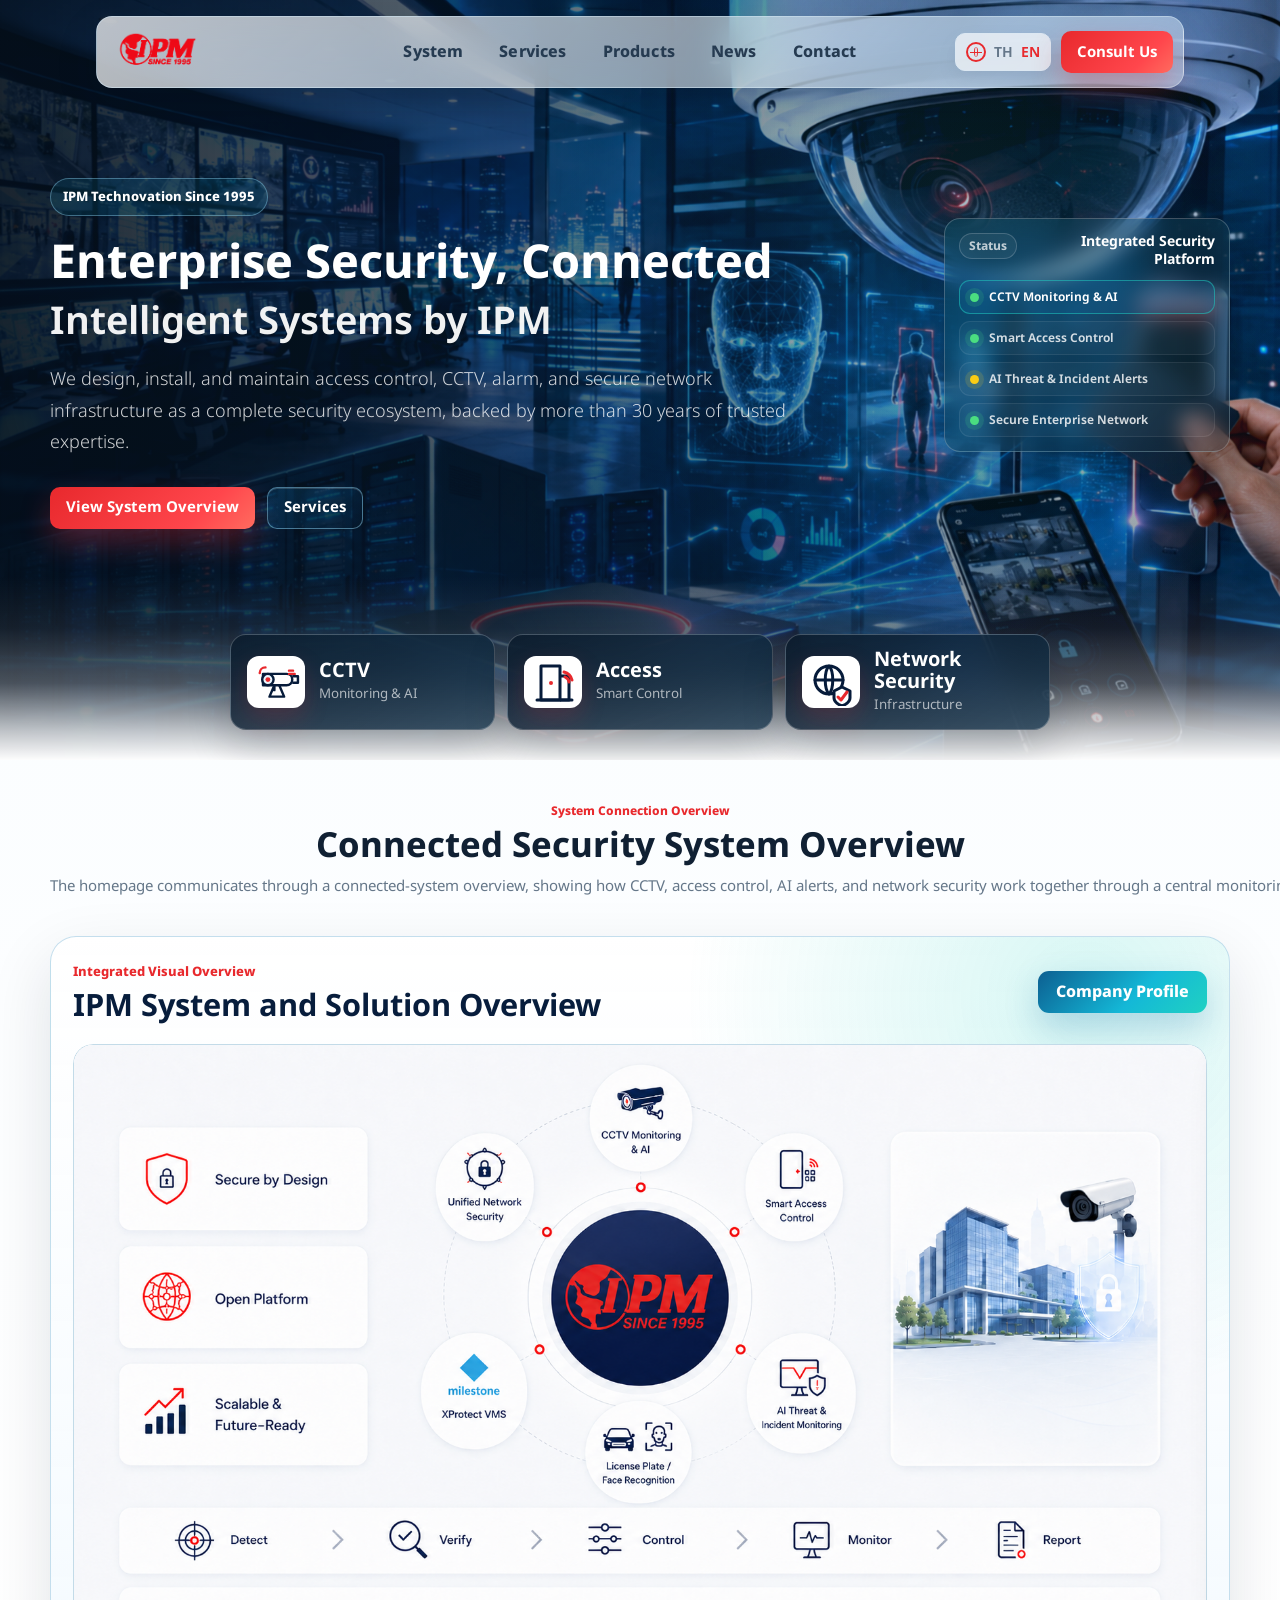
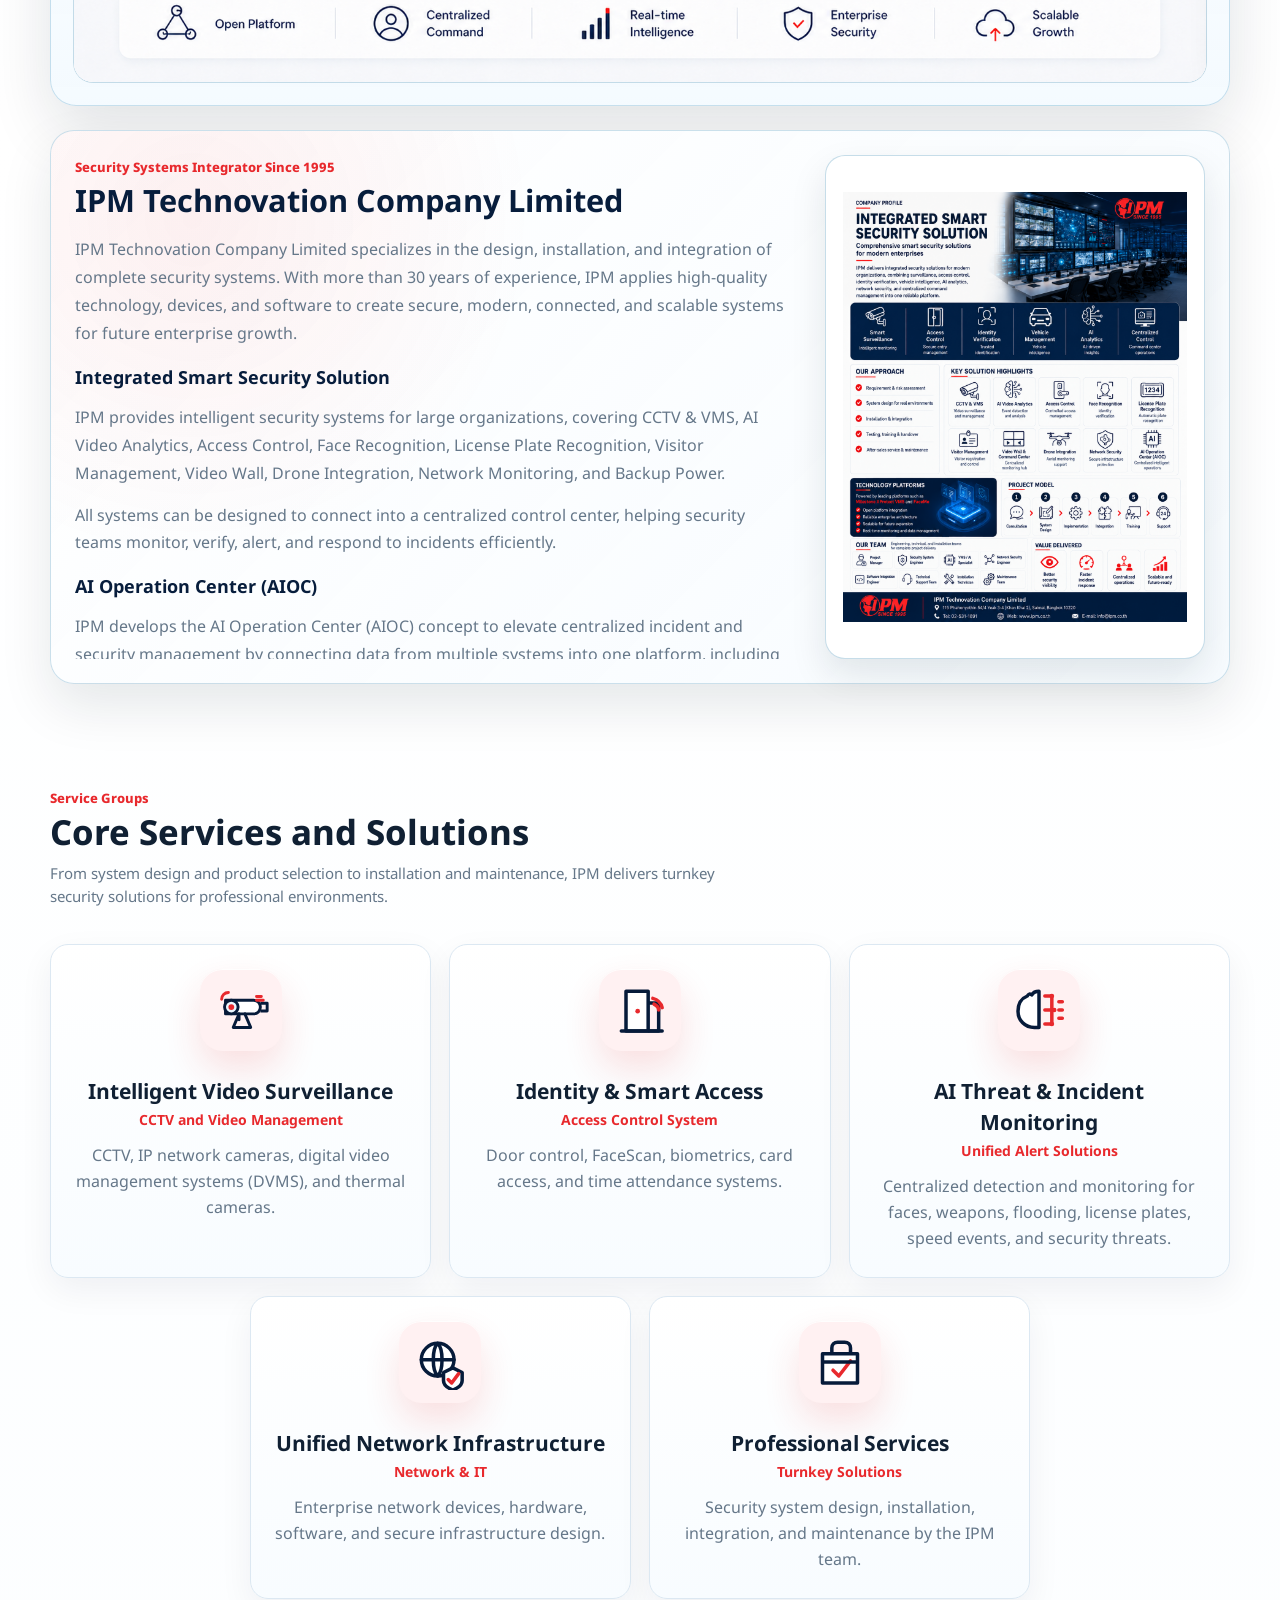
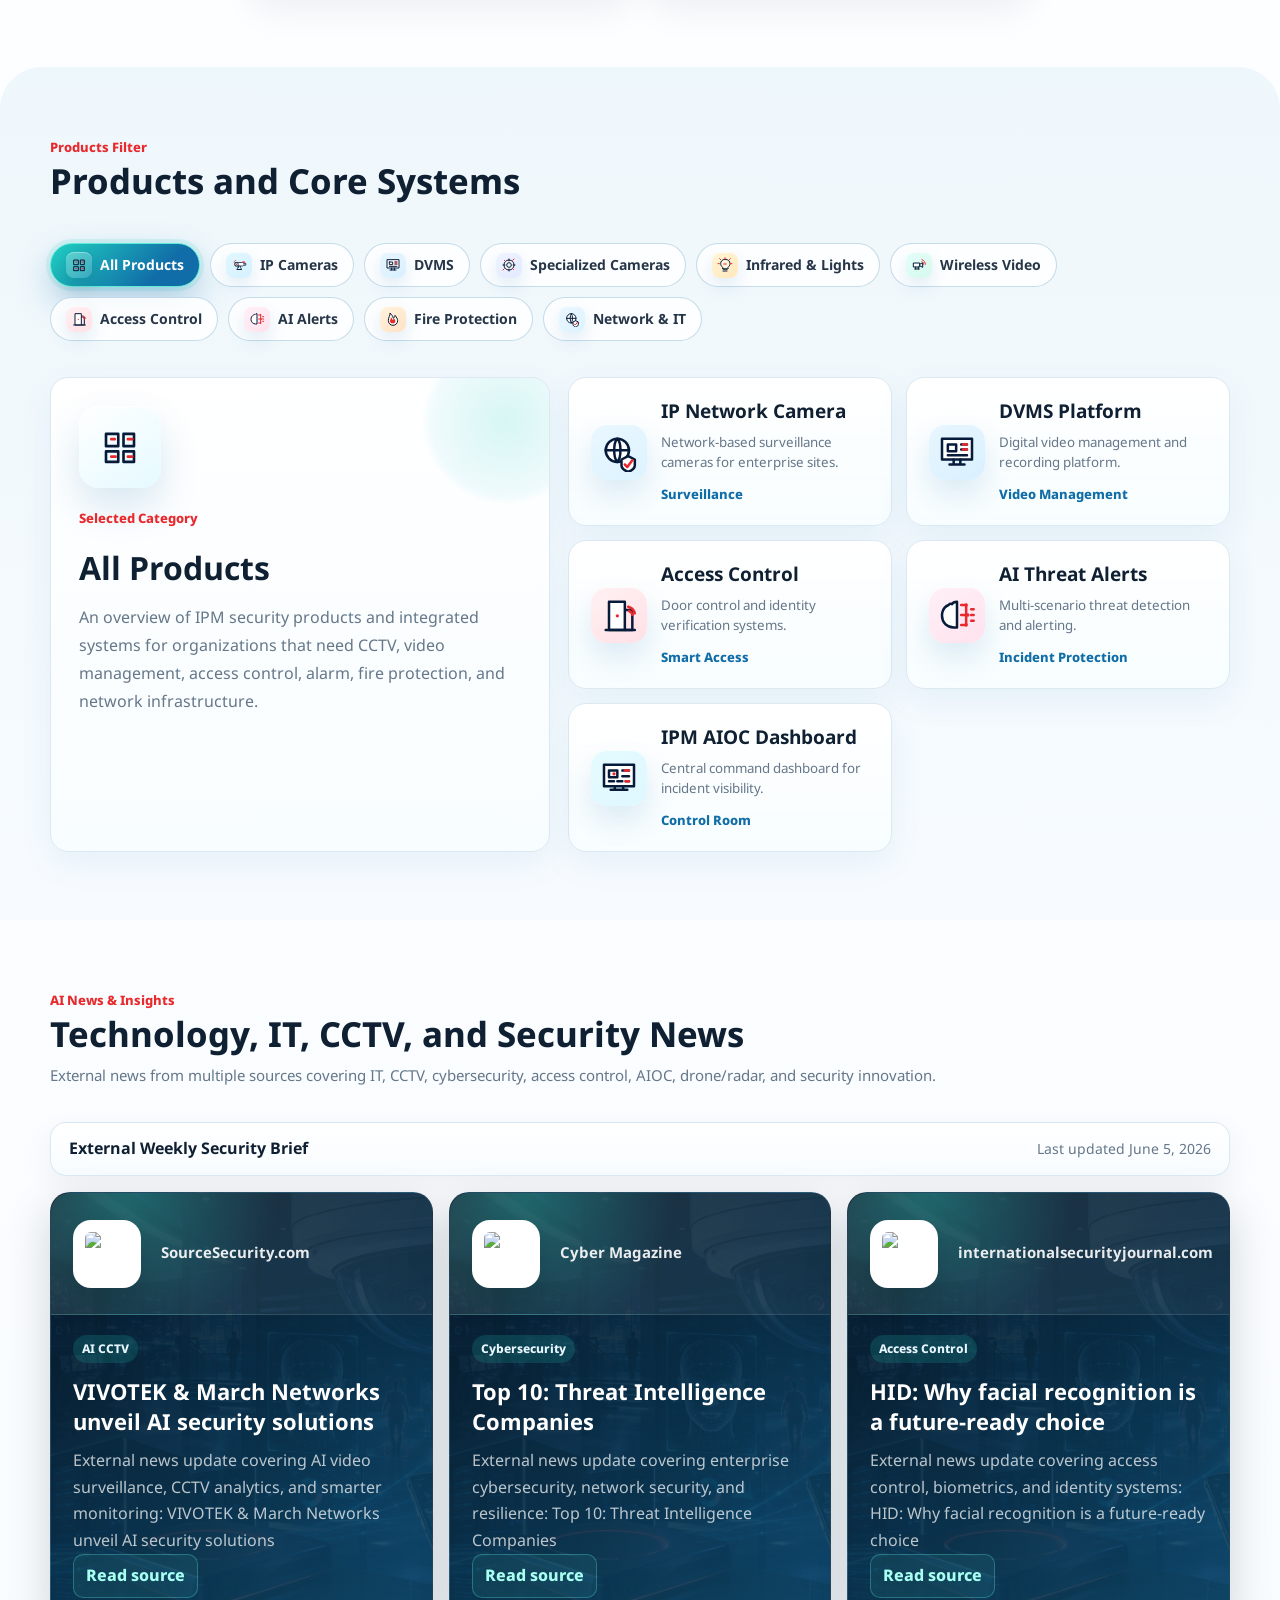
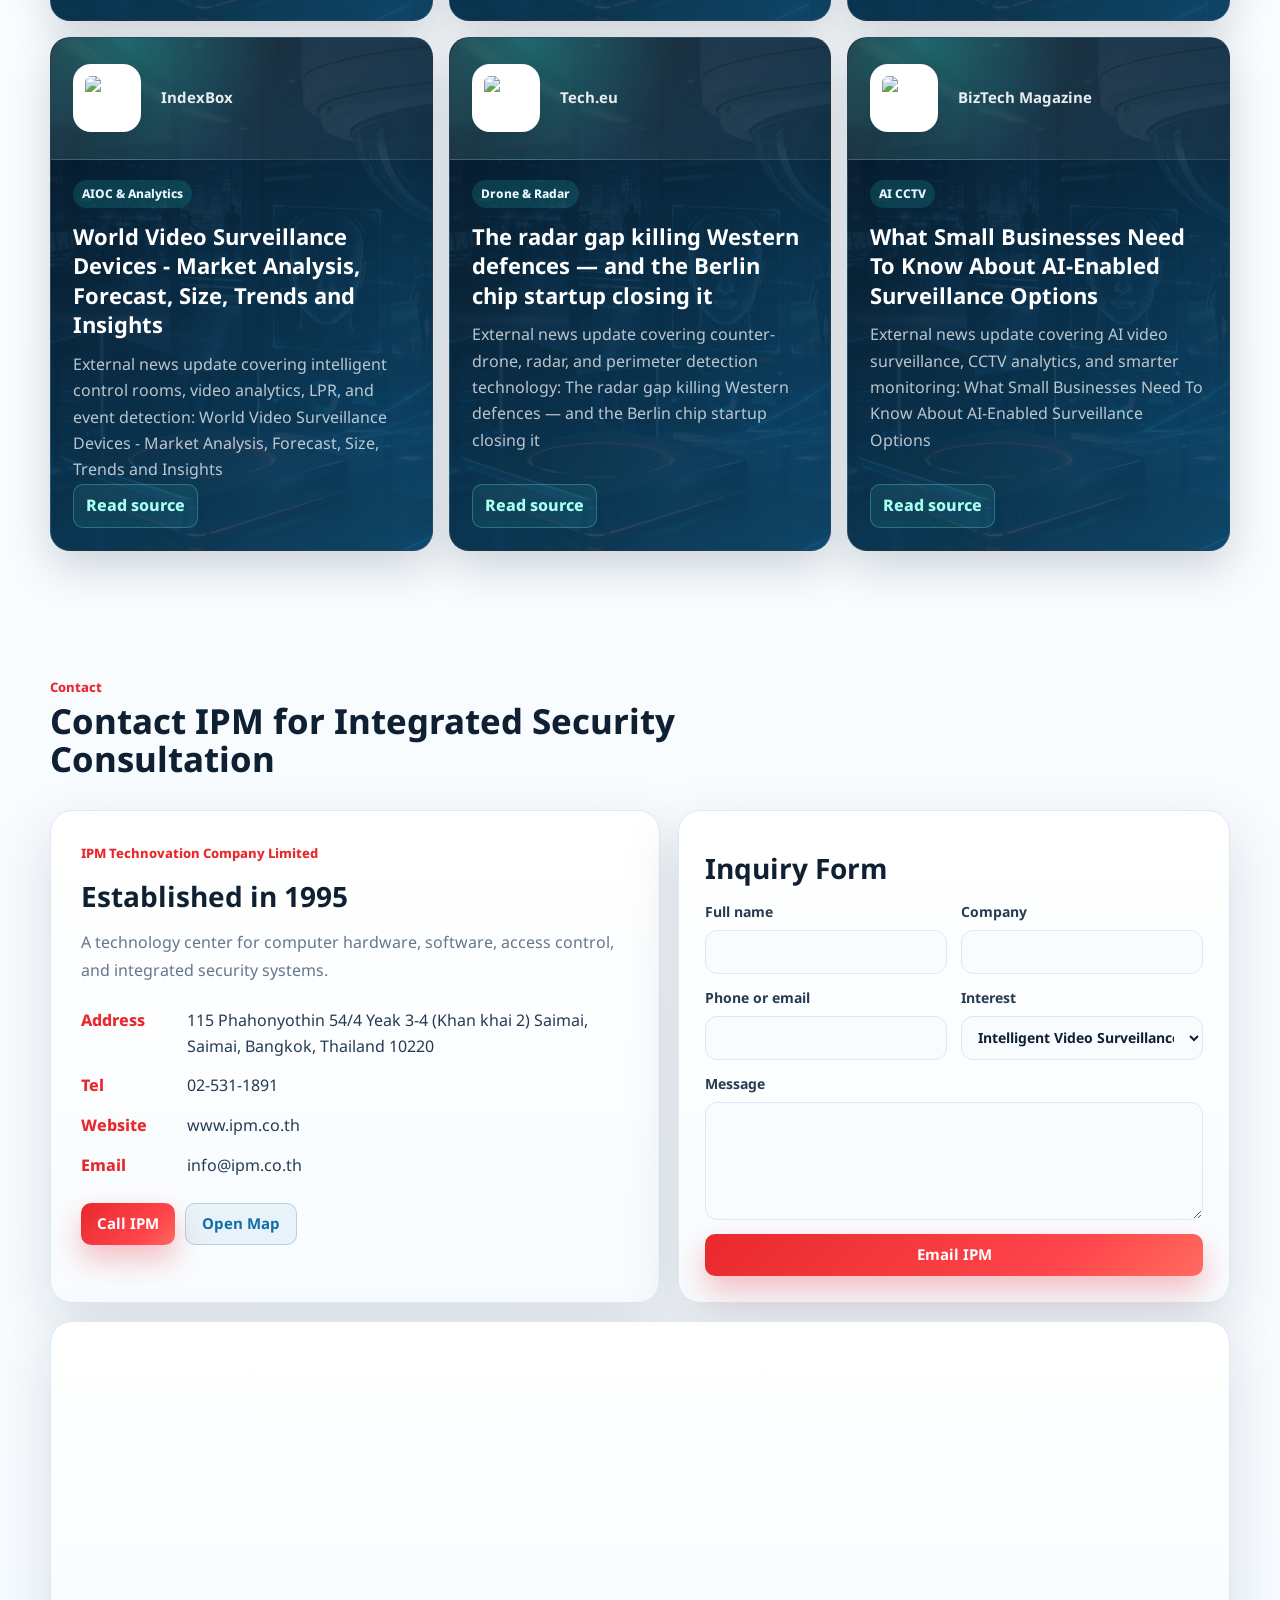
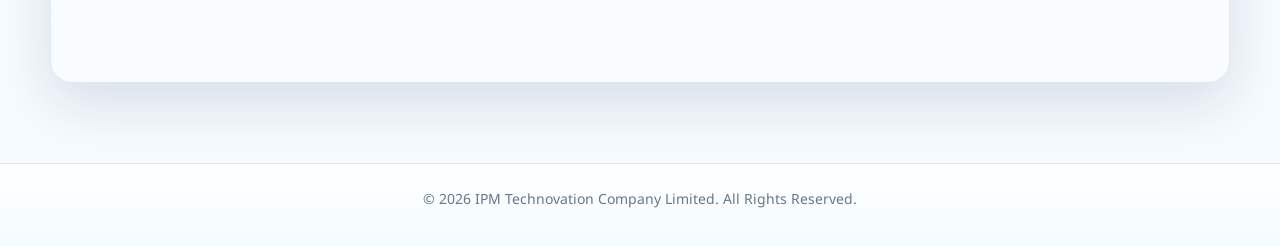
==== commit 4272a006: "Standardize section heading sizes" ====
--- a/en.html
+++ b/en.html
@@ -8,7 +8,7 @@
   <link rel="preconnect" href="https://fonts.googleapis.com">
   <link rel="preconnect" href="https://fonts.gstatic.com" crossorigin>
   <link href="https://fonts.googleapis.com/css2?family=Noto+Sans+Thai:wght@300;400;500;600;700;800&display=swap" rel="stylesheet">
-  <link rel="stylesheet" href="styles.css?v=20260608g">
+  <link rel="stylesheet" href="styles.css?v=20260608h">
   <script src="scripts/main.js?v=20260608g" defer></script>
 </head>
 <body>
--- a/styles.css
+++ b/styles.css
@@ -565,16 +565,17 @@
 
 .section-heading h2,
 .contact-heading h2 {
-  margin: 10px 0 0;
-  font-size: clamp(30px, 3.4vw, 46px);
-  line-height: 1.18;
+  margin: 6px 0 0;
+  font-size: clamp(25px, 2.7vw, 36px);
+  line-height: 1.12;
   font-weight: 750;
 }
 
 .section-heading p {
-  margin: 14px 0 0;
+  margin: 8px 0 0;
   color: var(--muted);
-  line-height: 1.75;
+  font-size: 15px;
+  line-height: 1.55;
 }
 
 .section-heading.center p {
@@ -597,17 +598,11 @@
 }
 
 .system-section .section-heading h2 {
-  margin-top: 6px;
-  font-size: clamp(25px, 2.7vw, 36px);
-  line-height: 1.12;
   white-space: nowrap;
 }
 
 .system-section .section-heading p {
   max-width: none;
-  margin-top: 8px;
-  font-size: 15px;
-  line-height: 1.55;
   white-space: nowrap;
 }
 
@@ -1393,6 +1388,16 @@
   padding-bottom: 66px;
 }
 
+.news-section .section-heading {
+  max-width: none;
+}
+
+.news-section .section-heading h2,
+.news-section .section-heading p {
+  max-width: none;
+  white-space: nowrap;
+}
+
 .news-toolbar {
   display: flex;
   align-items: center;
@@ -1683,11 +1688,14 @@
   }
 
   .system-section .section-heading h2,
-  .system-section .section-heading p {
+  .system-section .section-heading p,
+  .news-section .section-heading h2,
+  .news-section .section-heading p {
     white-space: normal;
   }
 
-  .system-section .section-heading p {
+  .system-section .section-heading p,
+  .news-section .section-heading p {
     max-width: 720px;
   }
 
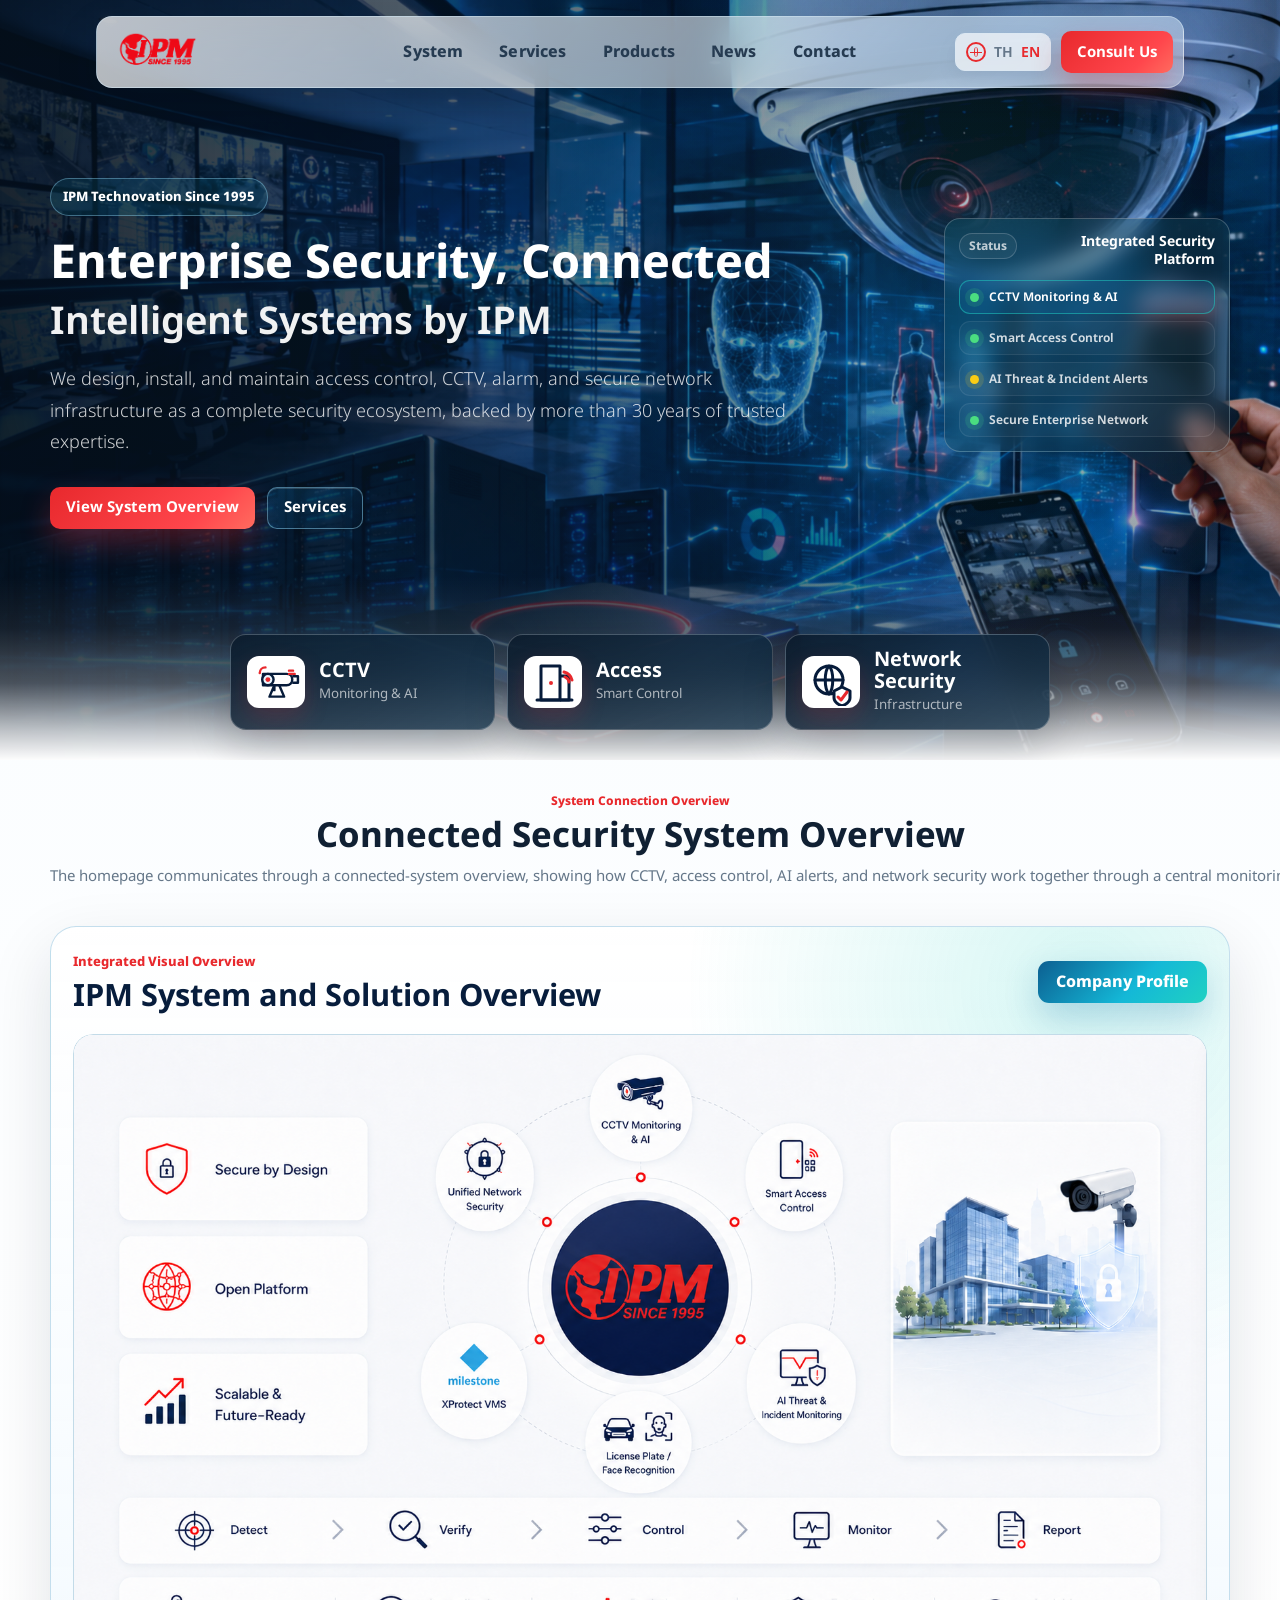
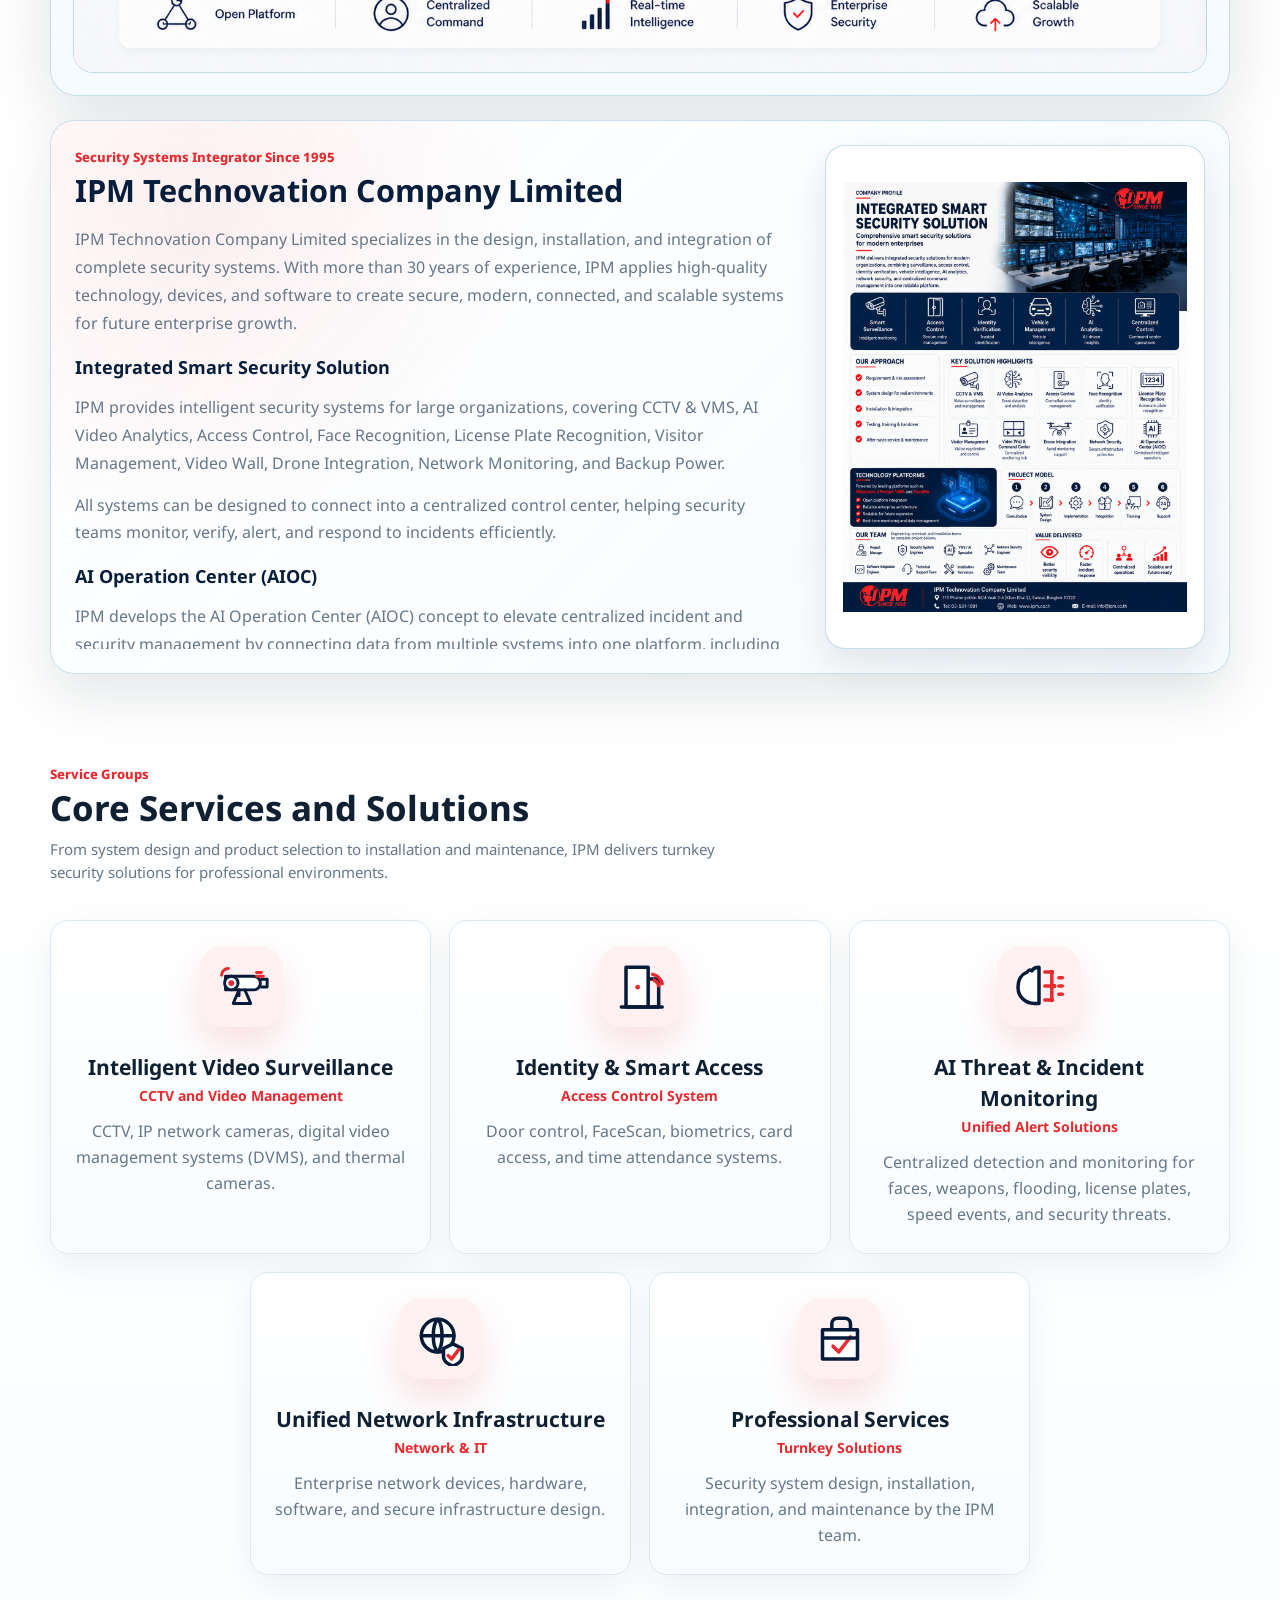
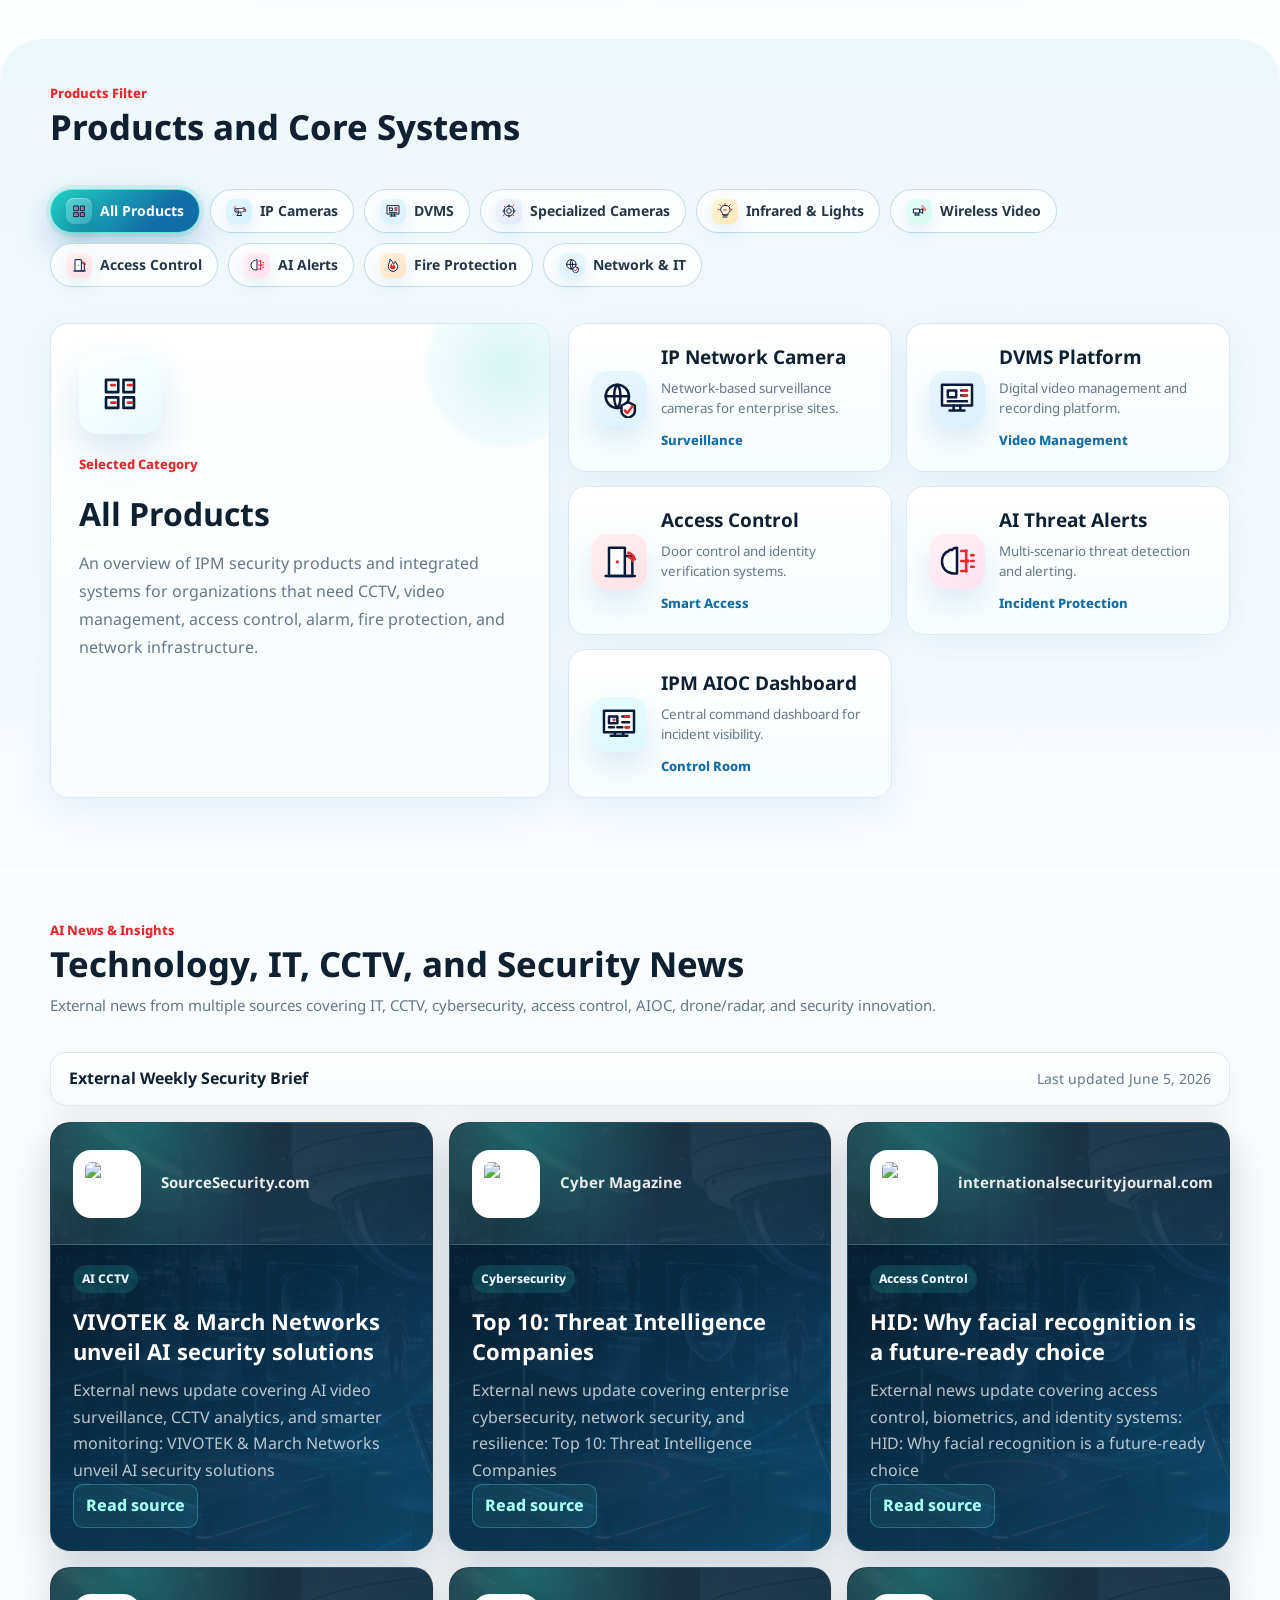
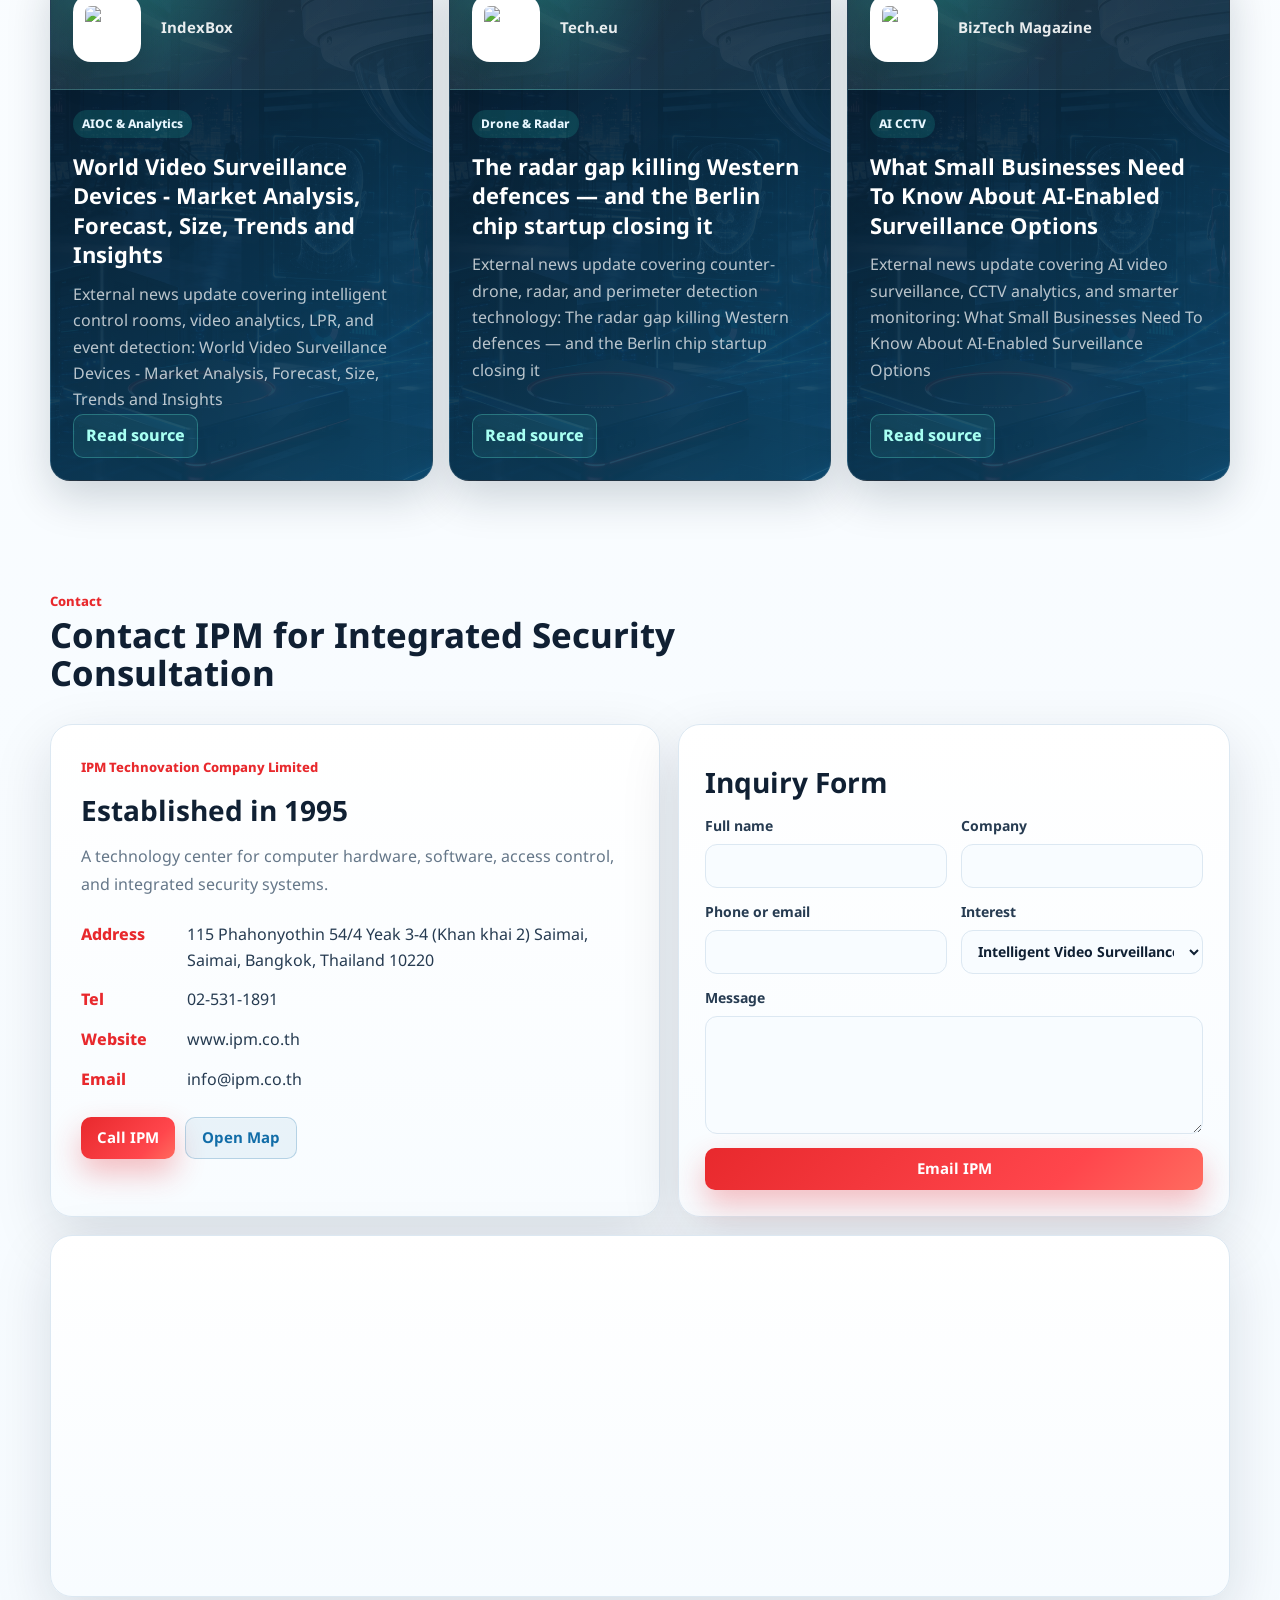
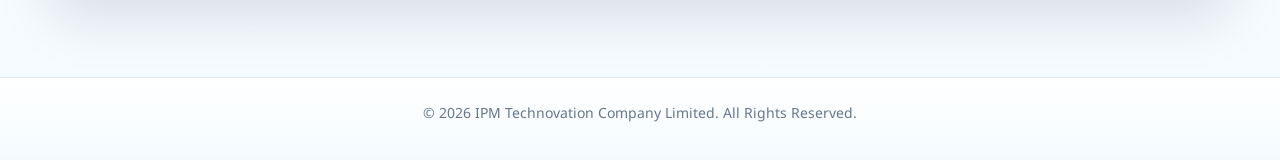
==== commit 60d52b91: "Reduce section heading top gaps" ====
--- a/en.html
+++ b/en.html
@@ -8,7 +8,7 @@
   <link rel="preconnect" href="https://fonts.googleapis.com">
   <link rel="preconnect" href="https://fonts.gstatic.com" crossorigin>
   <link href="https://fonts.googleapis.com/css2?family=Noto+Sans+Thai:wght@300;400;500;600;700;800&display=swap" rel="stylesheet">
-  <link rel="stylesheet" href="styles.css?v=20260608h">
+  <link rel="stylesheet" href="styles.css?v=20260608i">
   <script src="scripts/main.js?v=20260608g" defer></script>
 </head>
 <body>
--- a/styles.css
+++ b/styles.css
@@ -526,8 +526,8 @@
 .section {
   width: min(1180px, calc(100% - 40px));
   margin: 0 auto;
-  padding: 68px 0;
-  scroll-margin-top: 94px;
+  padding: 52px 0 64px;
+  scroll-margin-top: 82px;
   min-width: 0;
 }
 
@@ -585,7 +585,7 @@
 }
 
 .system-section {
-  padding-top: 38px;
+  padding-top: 28px;
 }
 
 .system-section .section-heading {
@@ -970,7 +970,7 @@
 }
 
 .services-section {
-  padding-top: 34px;
+  padding-top: 24px;
 }
 
 .service-grid {
@@ -1112,11 +1112,11 @@
 .products-section {
   width: 100%;
   max-width: none;
-  padding: 68px max(20px, calc((100vw - 1180px) / 2));
+  padding: 42px max(20px, calc((100vw - 1180px) / 2)) 68px;
   background:
     linear-gradient(180deg, #eef7fb 0%, #f7fbff 100%);
   border-radius: 42px 42px 0 0;
-  scroll-margin-top: 94px;
+  scroll-margin-top: 82px;
 }
 
 .filter-bar {
@@ -1504,8 +1504,8 @@
 .contact-section {
   width: min(1180px, calc(100% - 40px));
   margin: 0 auto 80px;
-  padding: 58px 0 0;
-  scroll-margin-top: 94px;
+  padding: 42px 0 0;
+  scroll-margin-top: 82px;
 }
 
 .contact-heading {
@@ -1838,6 +1838,11 @@
     width: calc(100% - 28px);
   }
 
+  .section,
+  .contact-section {
+    scroll-margin-top: 118px;
+  }
+
   .hero {
     padding-top: 156px;
     padding-bottom: 32px;
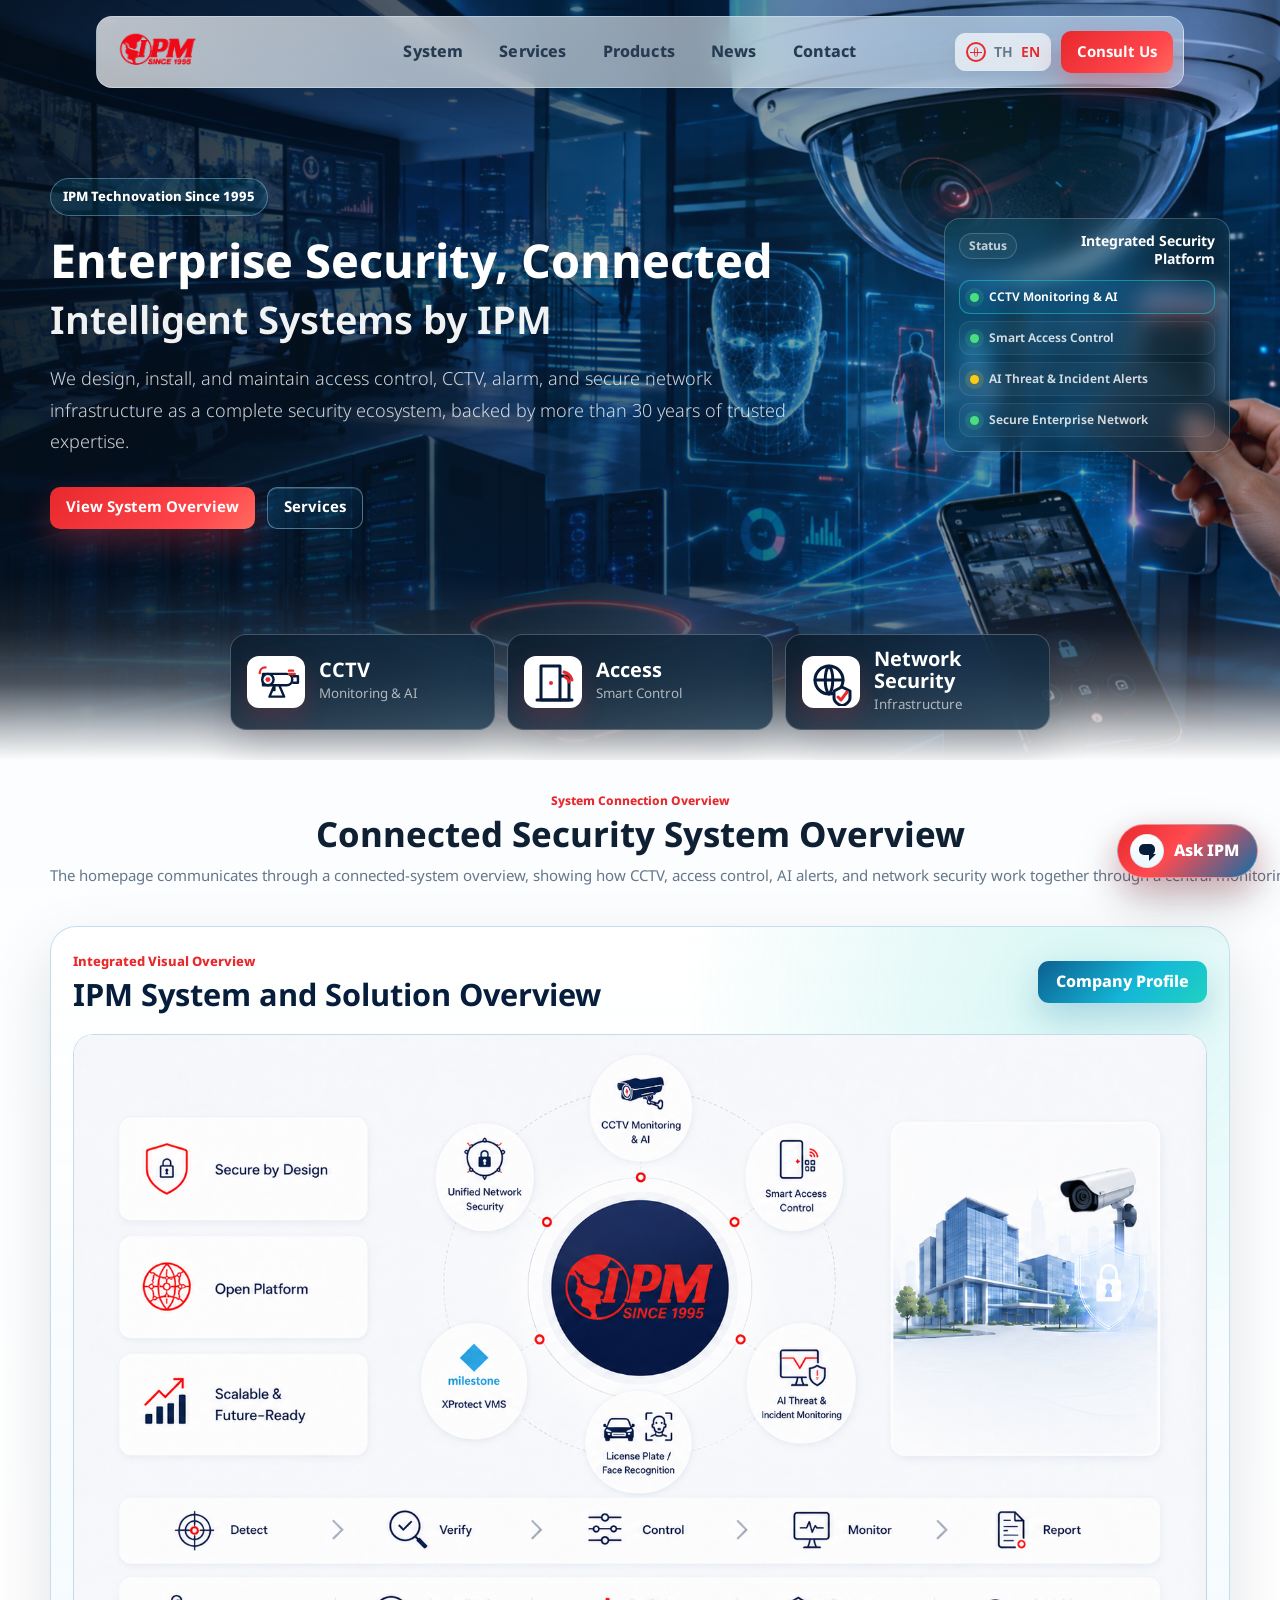
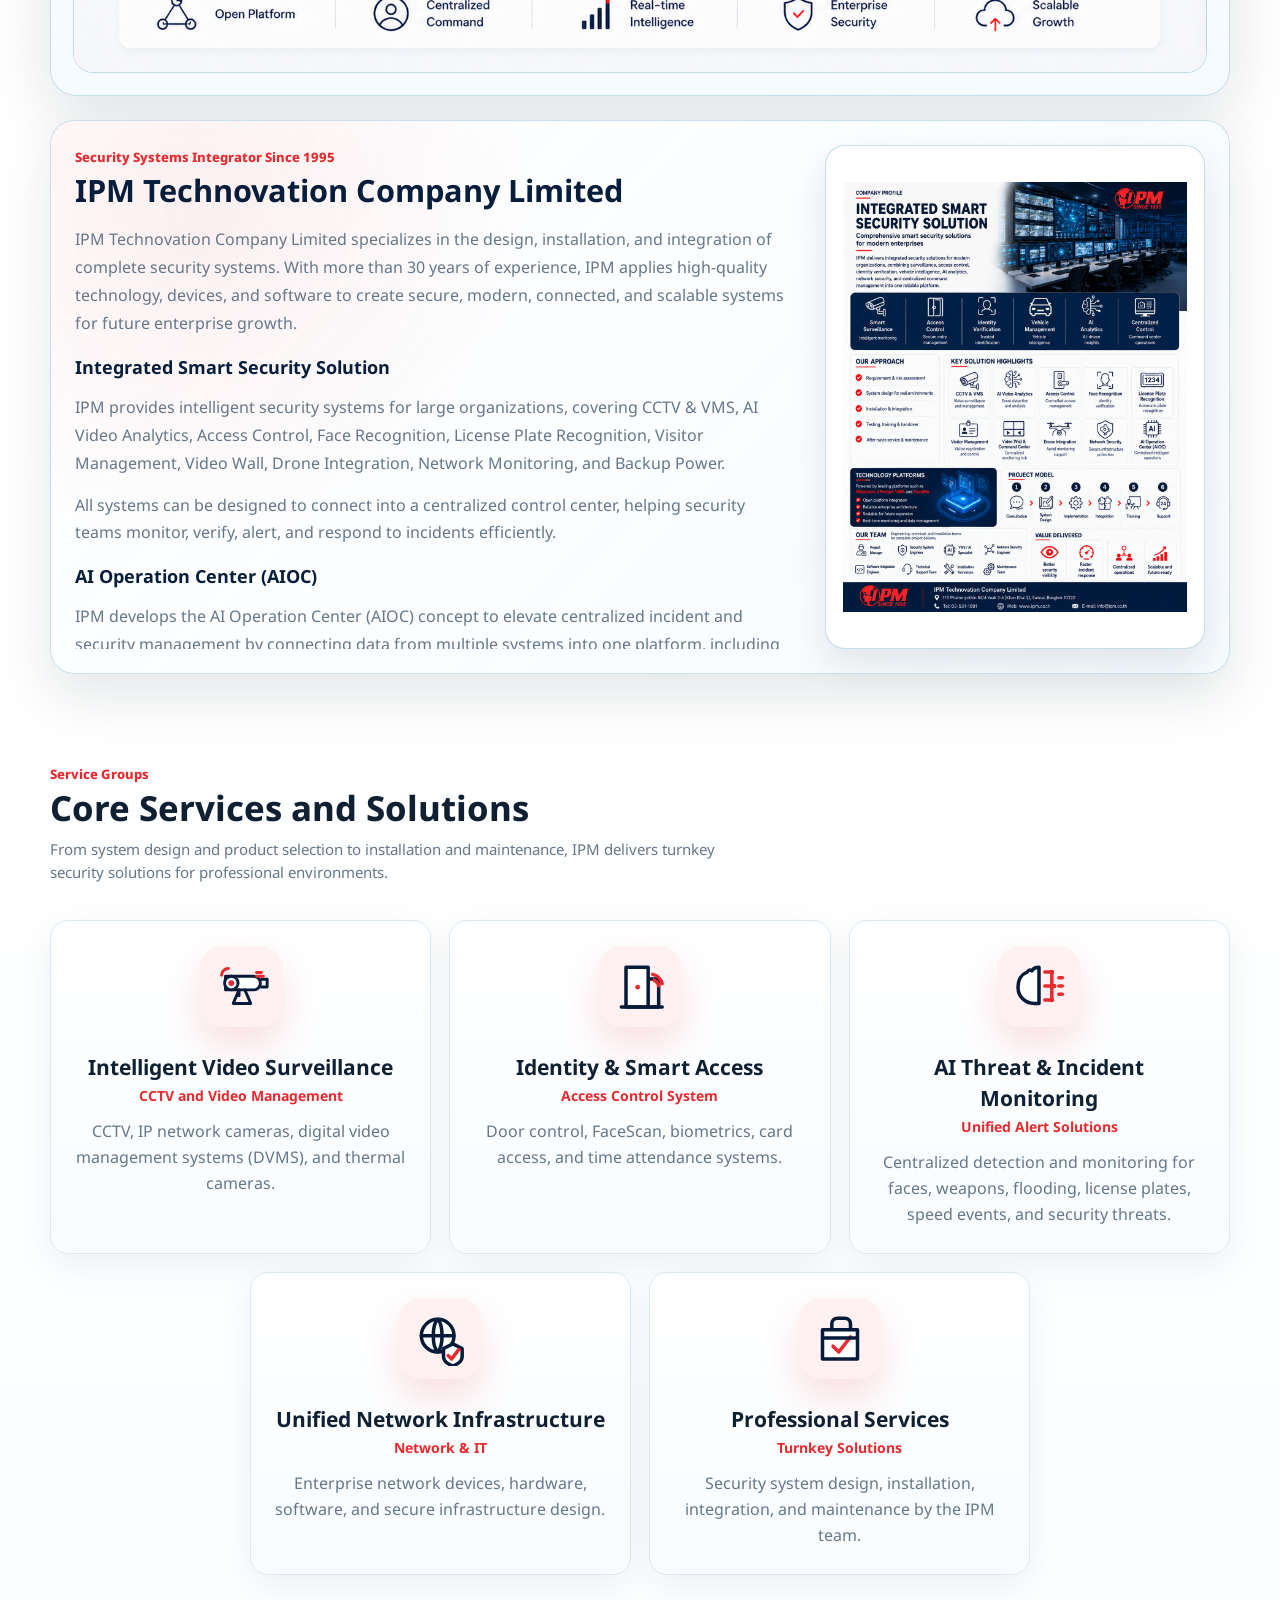
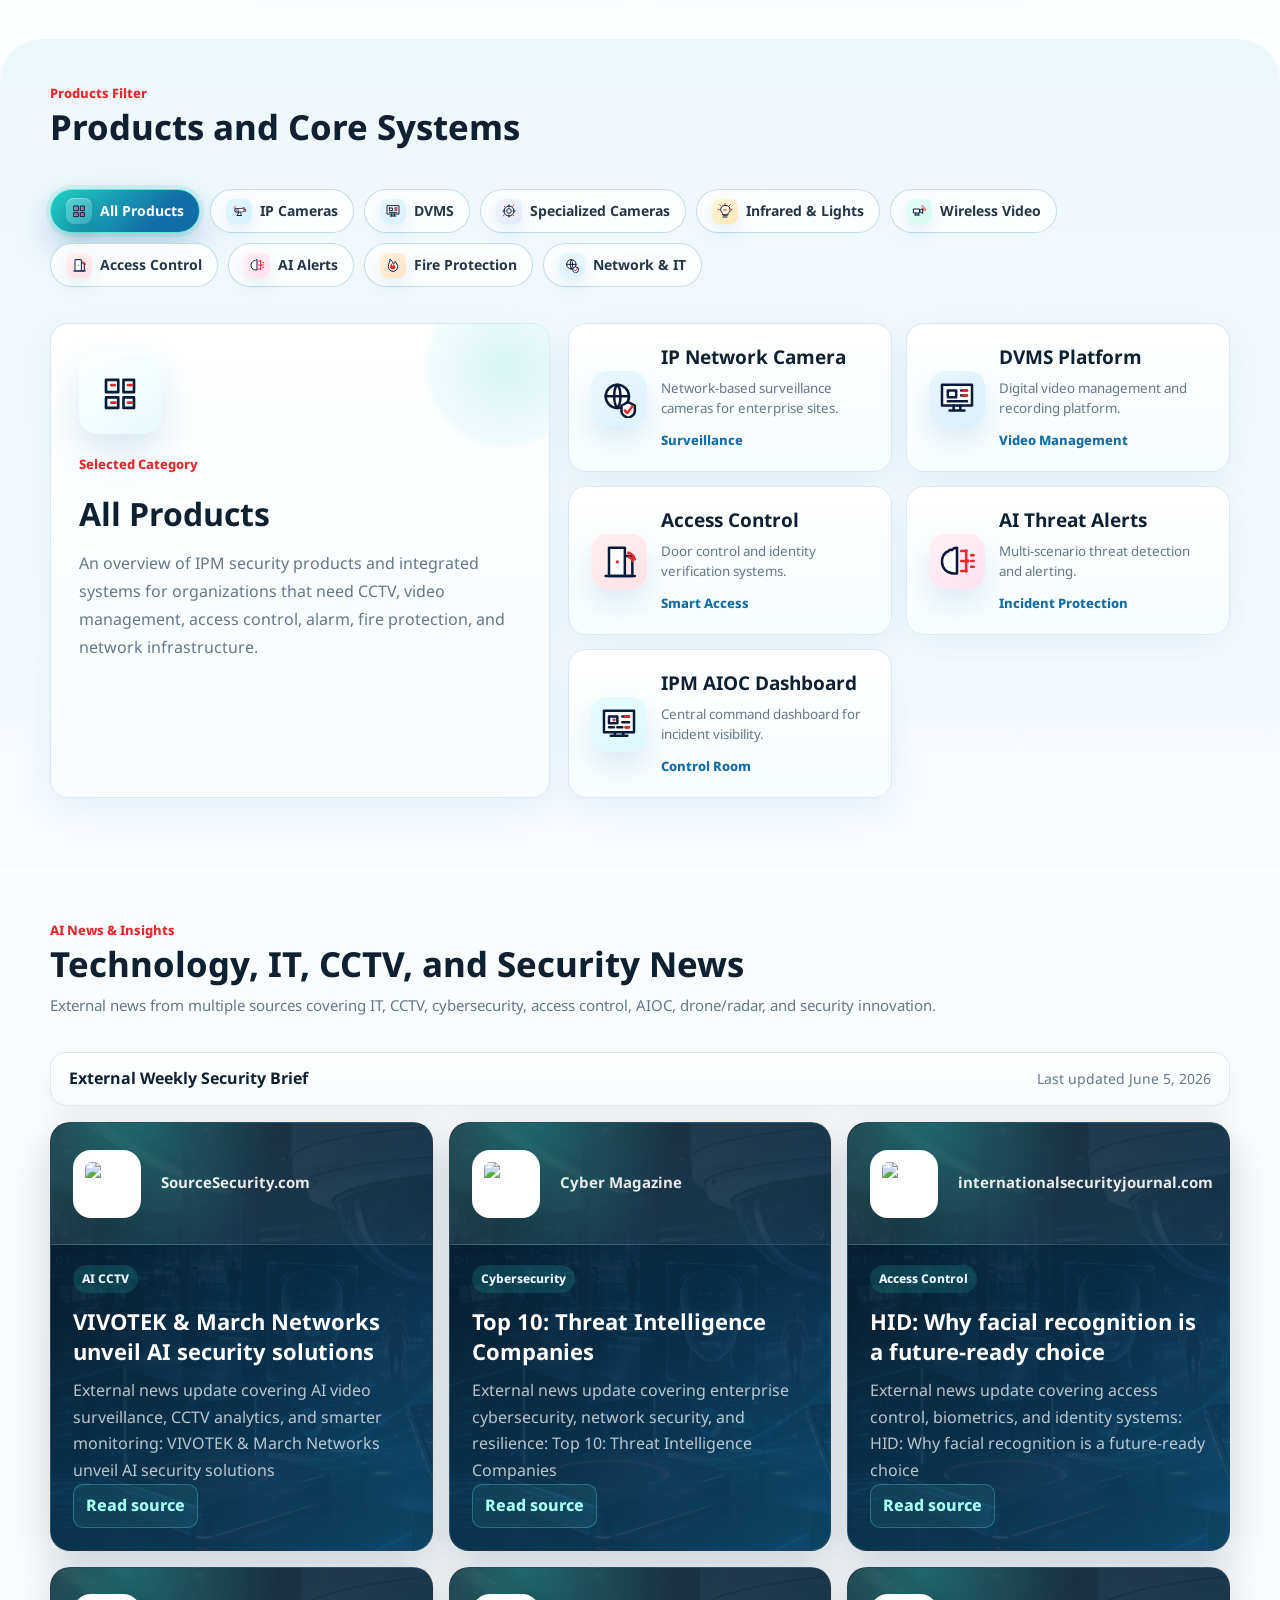
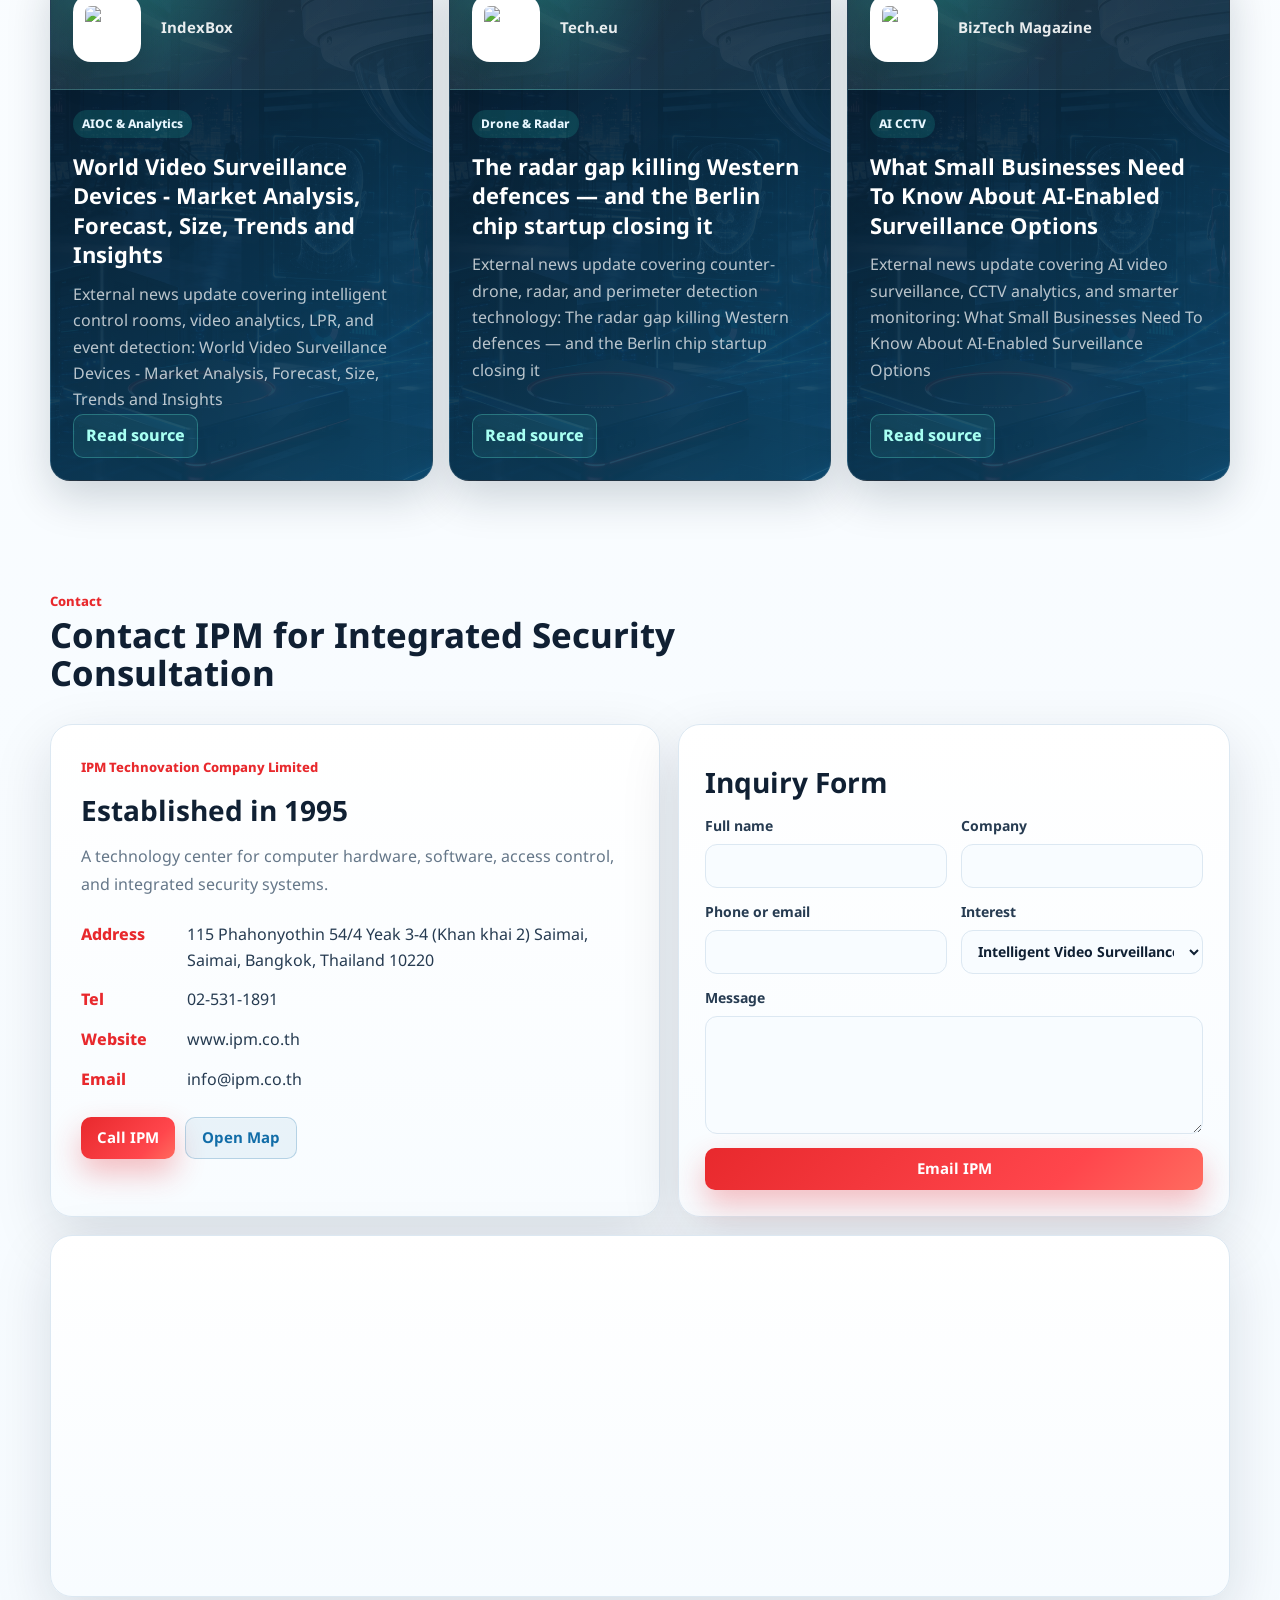
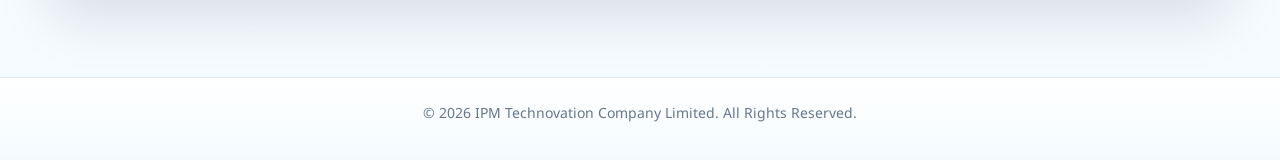
==== commit e2eb2d56: "Add floating contact assistant" ====
--- a/en.html
+++ b/en.html
@@ -8,8 +8,8 @@
   <link rel="preconnect" href="https://fonts.googleapis.com">
   <link rel="preconnect" href="https://fonts.gstatic.com" crossorigin>
   <link href="https://fonts.googleapis.com/css2?family=Noto+Sans+Thai:wght@300;400;500;600;700;800&display=swap" rel="stylesheet">
-  <link rel="stylesheet" href="styles.css?v=20260608i">
-  <script src="scripts/main.js?v=20260608g" defer></script>
+  <link rel="stylesheet" href="styles.css?v=20260608k">
+  <script src="scripts/main.js?v=20260608h" defer></script>
 </head>
 <body>
   <header class="site-header">
@@ -272,7 +272,9 @@
           <h2 id="service-modal-title" data-modal-title>Service Detail</h2>
           <button type="button" data-modal-close aria-label="Close image">Close</button>
         </div>
-        <img data-modal-image src="" alt="">
+        <div class="image-modal-body">
+          <img data-modal-image src="" alt="">
+        </div>
       </section>
     </div>
 
@@ -316,6 +318,7 @@
       </div>
     </section>
   </main>
+  <div class="chat-assistant" data-chat-assistant></div>
   <footer class="site-footer">
     <p>© 2026 IPM Technovation Company Limited. All Rights Reserved.</p>
   </footer>
--- a/styles.css
+++ b/styles.css
@@ -1097,12 +1097,26 @@
   cursor: pointer;
 }
 
+.image-modal-body {
+  display: grid;
+  place-items: center;
+  min-height: 0;
+  padding: 18px;
+  background:
+    radial-gradient(circle at 50% 0%, rgba(20, 184, 215, .08), transparent 42%),
+    #f8fcff;
+}
+
 .image-modal-panel img {
   display: block;
-  width: 100%;
-  max-height: calc(100vh - 120px);
+  width: auto;
+  max-width: min(100%, 980px);
+  max-height: calc(100vh - 142px);
   object-fit: contain;
   background: #fff;
+  border: 1px solid rgba(189, 216, 230, .62);
+  border-radius: 12px;
+  box-shadow: 0 18px 48px rgba(8, 25, 43, .16);
 }
 
 body.modal-open {
@@ -1638,6 +1652,219 @@
   border: 0;
 }
 
+.chat-assistant {
+  position: fixed;
+  right: 22px;
+  bottom: 22px;
+  z-index: 90;
+  display: grid;
+  justify-items: end;
+  gap: 12px;
+  pointer-events: none;
+}
+
+.chat-toggle,
+.chat-panel {
+  pointer-events: auto;
+}
+
+.chat-toggle {
+  min-height: 54px;
+  display: inline-flex;
+  align-items: center;
+  gap: 10px;
+  padding: 0 18px 0 12px;
+  border: 1px solid rgba(255, 255, 255, .38);
+  border-radius: 999px;
+  color: #fff;
+  background:
+    linear-gradient(135deg, var(--red), #ff4a50 42%, #0f6ea7);
+  box-shadow: 0 20px 46px rgba(8, 25, 43, .24), 0 12px 30px rgba(232, 41, 45, .22);
+  font-weight: 850;
+  cursor: pointer;
+  transition: transform .2s ease, box-shadow .2s ease;
+}
+
+.chat-toggle:hover {
+  transform: translateY(-2px);
+  box-shadow: 0 24px 54px rgba(8, 25, 43, .28), 0 14px 34px rgba(232, 41, 45, .26);
+}
+
+.chat-toggle-icon {
+  width: 34px;
+  height: 34px;
+  border-radius: 50%;
+  background:
+    radial-gradient(circle at 35% 30%, #fff 0 12%, transparent 13%),
+    linear-gradient(180deg, #fff, #eaf7ff);
+  position: relative;
+  box-shadow: inset 0 0 0 1px rgba(7, 29, 60, .08);
+}
+
+.chat-toggle-icon::before,
+.chat-toggle-icon::after {
+  content: "";
+  position: absolute;
+  background: #071d3c;
+}
+
+.chat-toggle-icon::before {
+  left: 9px;
+  top: 10px;
+  width: 16px;
+  height: 11px;
+  border-radius: 5px;
+}
+
+.chat-toggle-icon::after {
+  left: 19px;
+  top: 20px;
+  width: 7px;
+  height: 7px;
+  clip-path: polygon(0 0, 100% 0, 0 100%);
+}
+
+.chat-panel {
+  width: min(370px, calc(100vw - 32px));
+  max-height: min(620px, calc(100vh - 112px));
+  display: grid;
+  grid-template-rows: auto minmax(0, 1fr) auto;
+  overflow: hidden;
+  border: 1px solid rgba(189, 216, 230, .7);
+  border-radius: 22px;
+  background: rgba(248, 252, 255, .96);
+  box-shadow: 0 28px 80px rgba(4, 15, 27, .28);
+  backdrop-filter: blur(16px);
+}
+
+.chat-panel[hidden] {
+  display: none;
+}
+
+.chat-head {
+  display: flex;
+  align-items: center;
+  justify-content: space-between;
+  gap: 14px;
+  padding: 16px;
+  color: #fff;
+  background:
+    radial-gradient(circle at 86% 10%, rgba(94, 234, 212, .28), transparent 35%),
+    linear-gradient(135deg, #071d3c, #0f4269);
+}
+
+.chat-head strong,
+.chat-head span {
+  display: block;
+}
+
+.chat-head strong {
+  font-size: 17px;
+  line-height: 1.2;
+}
+
+.chat-head span {
+  margin-top: 3px;
+  color: rgba(255, 255, 255, .72);
+  font-size: 13px;
+}
+
+.chat-close {
+  width: 38px;
+  height: 38px;
+  border: 0;
+  border-radius: 12px;
+  color: #fff;
+  background: rgba(255, 255, 255, .16);
+  font-size: 24px;
+  font-weight: 800;
+  line-height: 1;
+  cursor: pointer;
+}
+
+.chat-body {
+  display: grid;
+  gap: 10px;
+  min-height: 0;
+  overflow-y: auto;
+  padding: 16px;
+}
+
+.chat-message {
+  max-width: 92%;
+  padding: 11px 13px;
+  border-radius: 14px;
+  font-size: 14px;
+  line-height: 1.55;
+}
+
+.chat-message.bot {
+  justify-self: start;
+  color: #263b51;
+  background: #fff;
+  border: 1px solid rgba(189, 216, 230, .62);
+}
+
+.chat-message.user {
+  justify-self: end;
+  color: #fff;
+  background: linear-gradient(135deg, #0f6ea7, #14b8d7);
+}
+
+.chat-topics {
+  display: flex;
+  flex-wrap: wrap;
+  gap: 8px;
+  margin-top: 2px;
+}
+
+.chat-topics button {
+  min-height: 34px;
+  padding: 0 11px;
+  border: 1px solid rgba(17, 109, 168, .18);
+  border-radius: 999px;
+  color: #071d3c;
+  background: #eef8ff;
+  font-size: 13px;
+  font-weight: 800;
+  cursor: pointer;
+  transition: border-color .2s ease, background .2s ease, transform .2s ease;
+}
+
+.chat-topics button:hover {
+  transform: translateY(-1px);
+  border-color: rgba(20, 184, 215, .52);
+  background: #e3fbff;
+}
+
+.chat-actions {
+  display: grid;
+  grid-template-columns: repeat(3, 1fr);
+  gap: 8px;
+  padding: 12px;
+  border-top: 1px solid rgba(189, 216, 230, .62);
+  background: rgba(255, 255, 255, .78);
+}
+
+.chat-actions a {
+  min-height: 38px;
+  display: inline-flex;
+  align-items: center;
+  justify-content: center;
+  padding: 0 9px;
+  border-radius: 11px;
+  color: #071d3c;
+  background: #eef8ff;
+  font-size: 13px;
+  font-weight: 850;
+  text-align: center;
+}
+
+.chat-actions a:first-child {
+  color: #fff;
+  background: linear-gradient(135deg, var(--red), #ff4a50);
+}
+
 .site-footer {
   padding: 24px 20px 34px;
   border-top: 1px solid var(--line);
@@ -1951,6 +2178,10 @@
     border-radius: 16px;
   }
 
+  .image-modal-body {
+    padding: 10px;
+  }
+
   .image-modal-head {
     padding: 12px;
   }
@@ -2031,6 +2262,26 @@
     grid-template-columns: 1fr;
     gap: 4px;
   }
+
+  .chat-assistant {
+    right: 14px;
+    bottom: 14px;
+  }
+
+  .chat-toggle {
+    min-height: 50px;
+    padding-right: 15px;
+  }
+
+  .chat-panel {
+    width: calc(100vw - 28px);
+    max-height: calc(100vh - 96px);
+    border-radius: 18px;
+  }
+
+  .chat-actions {
+    grid-template-columns: 1fr;
+  }
 }
 
 @media (max-width: 430px) {
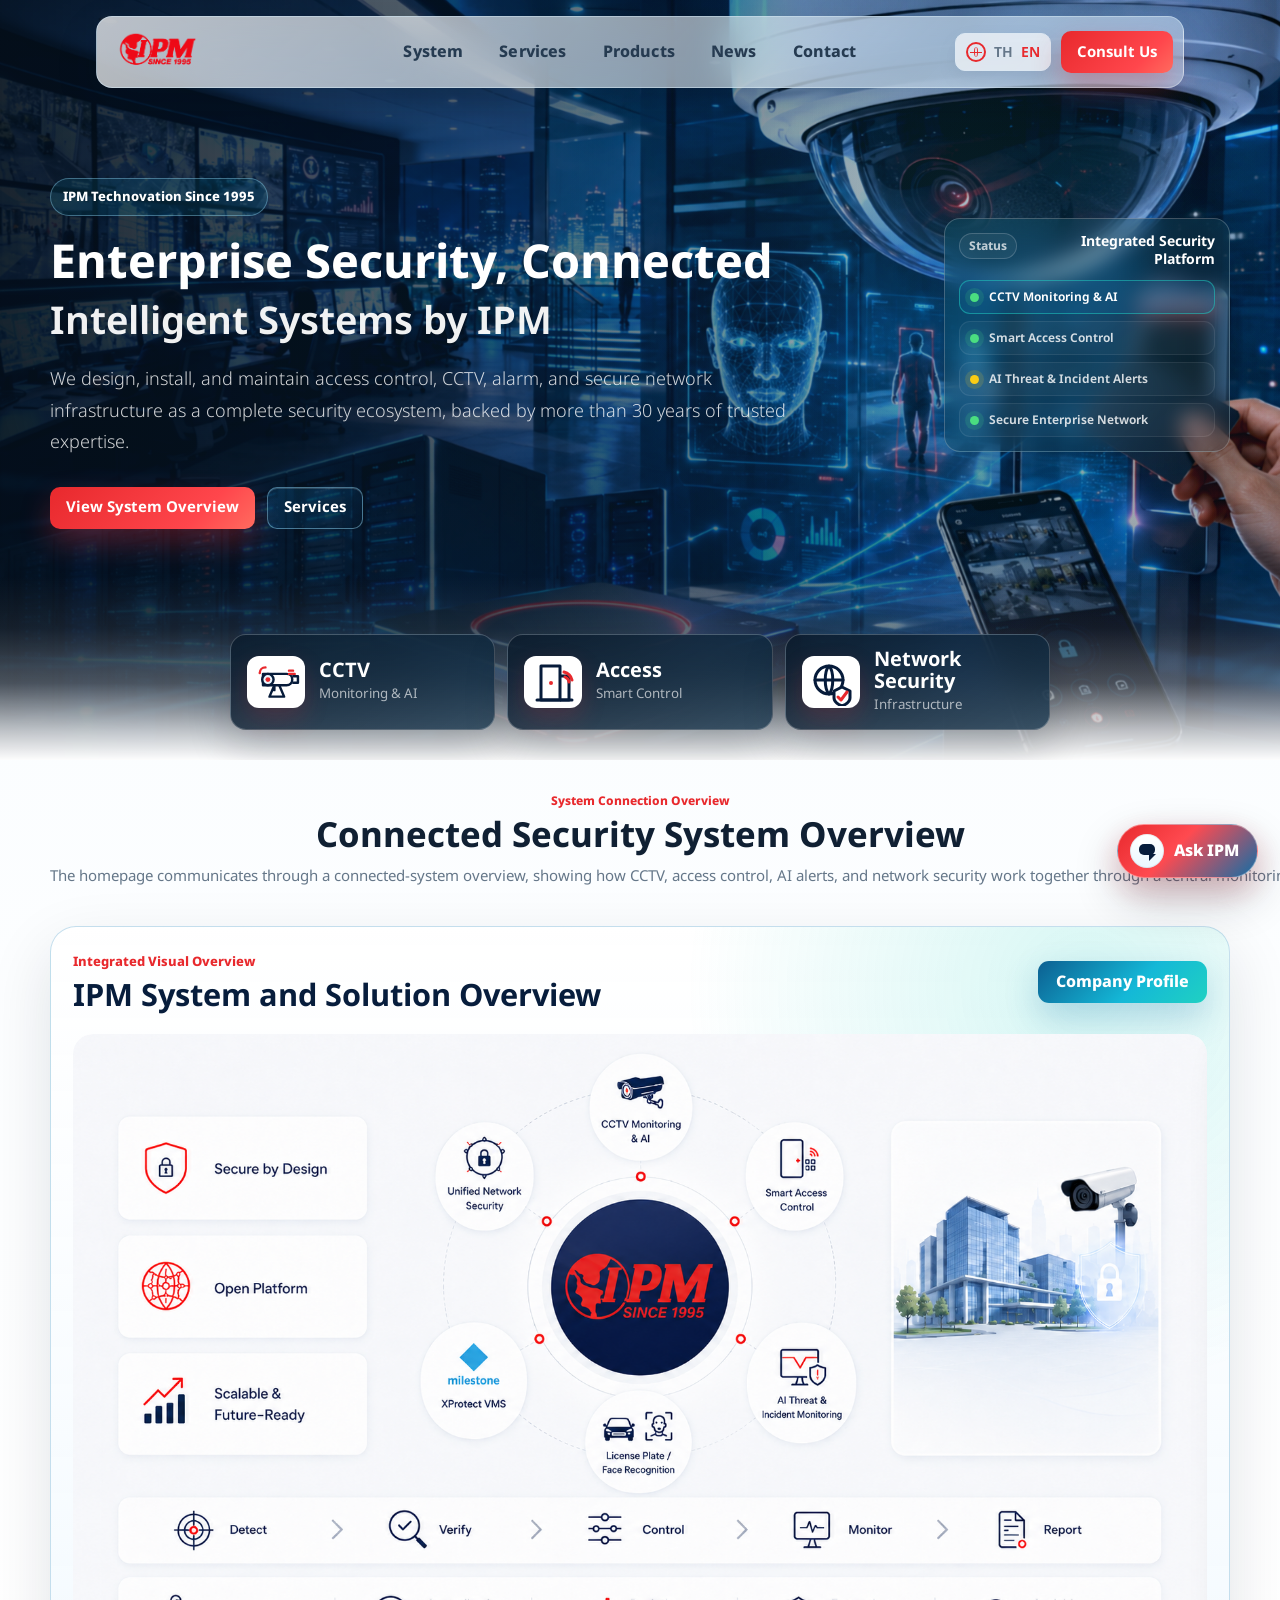
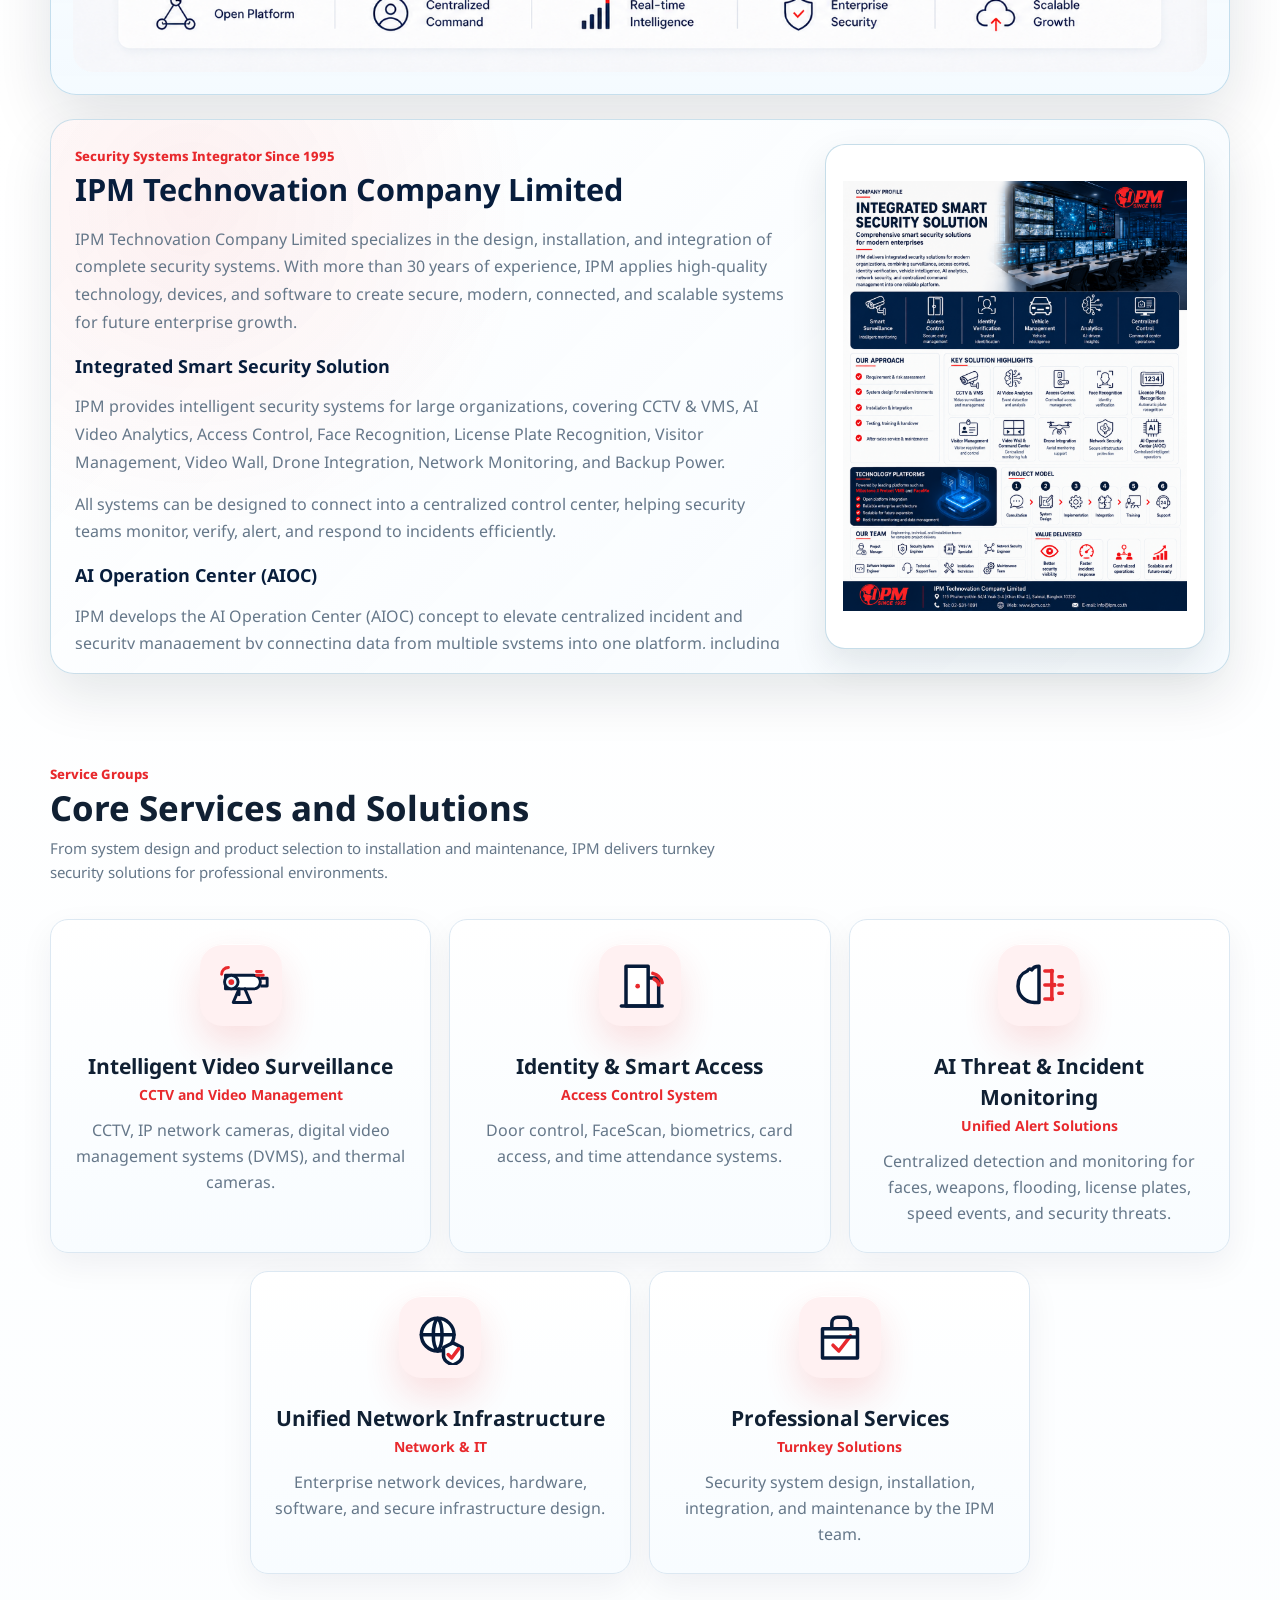
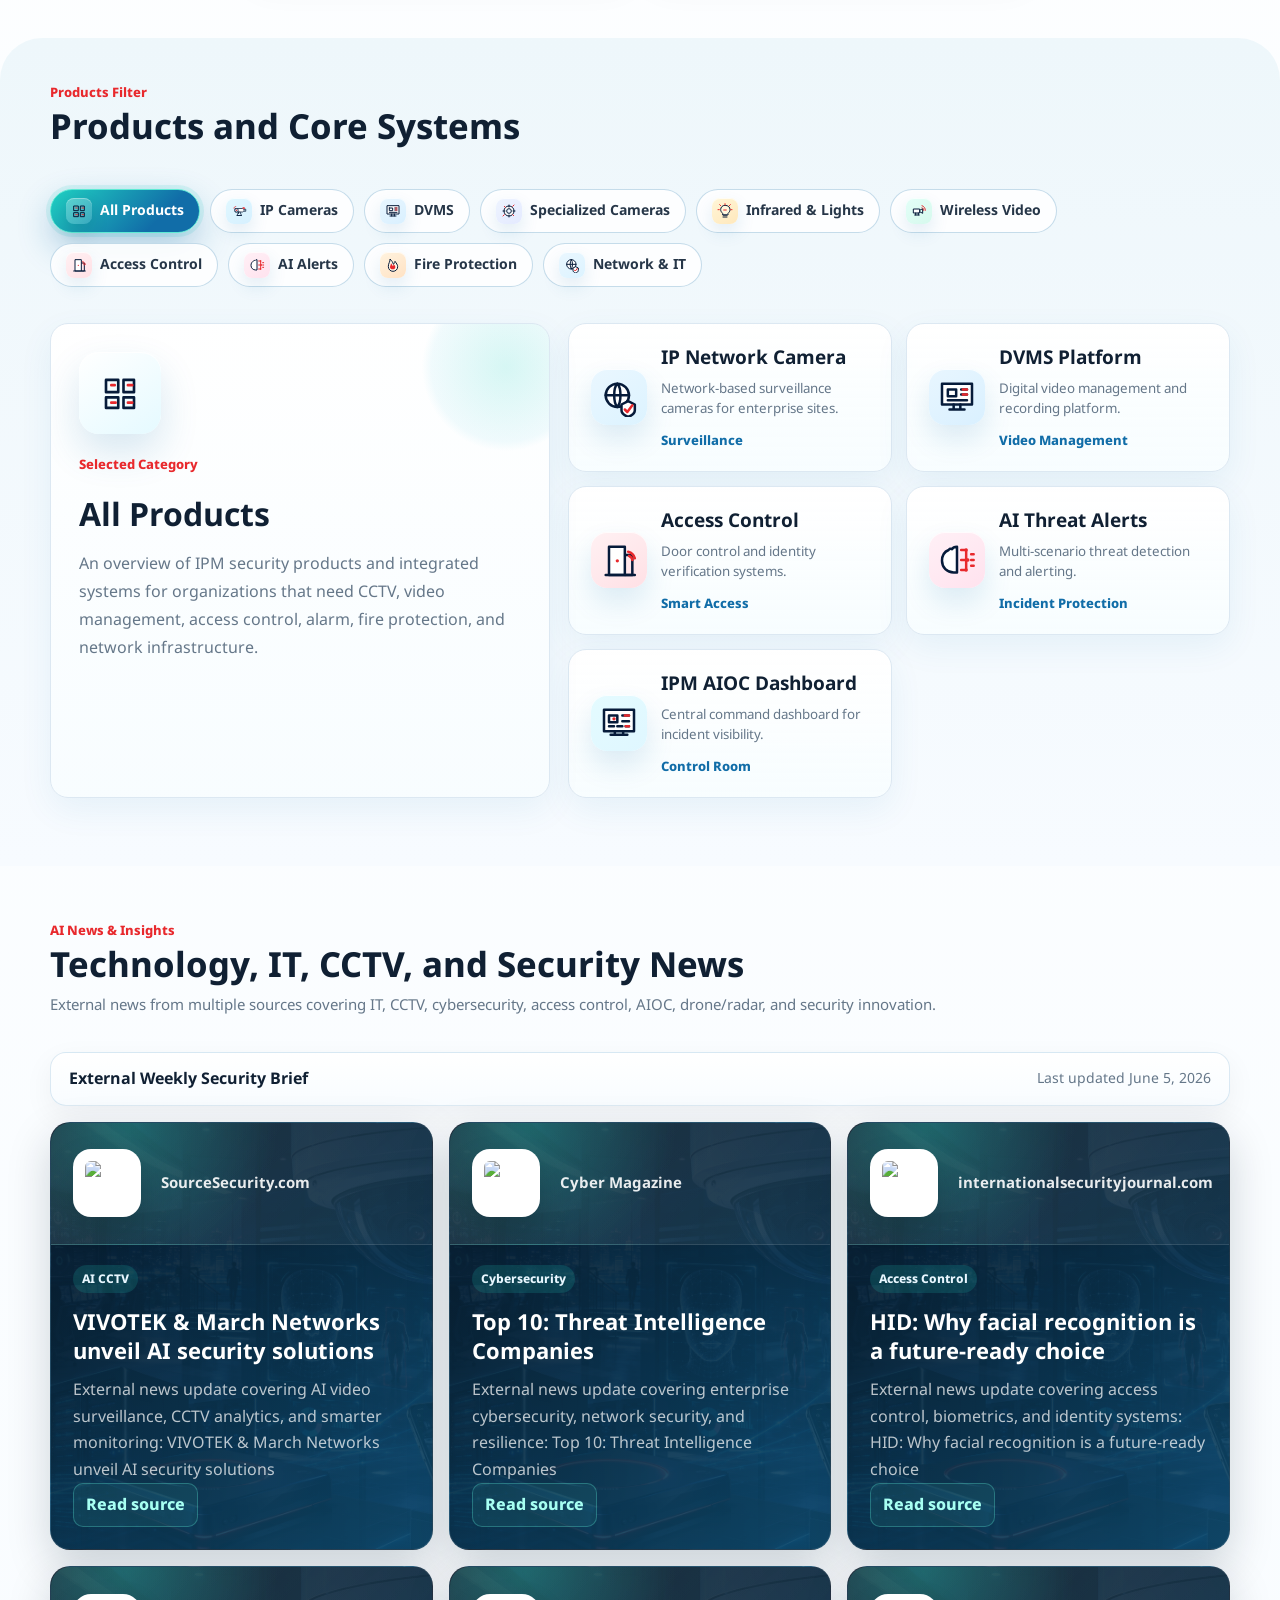
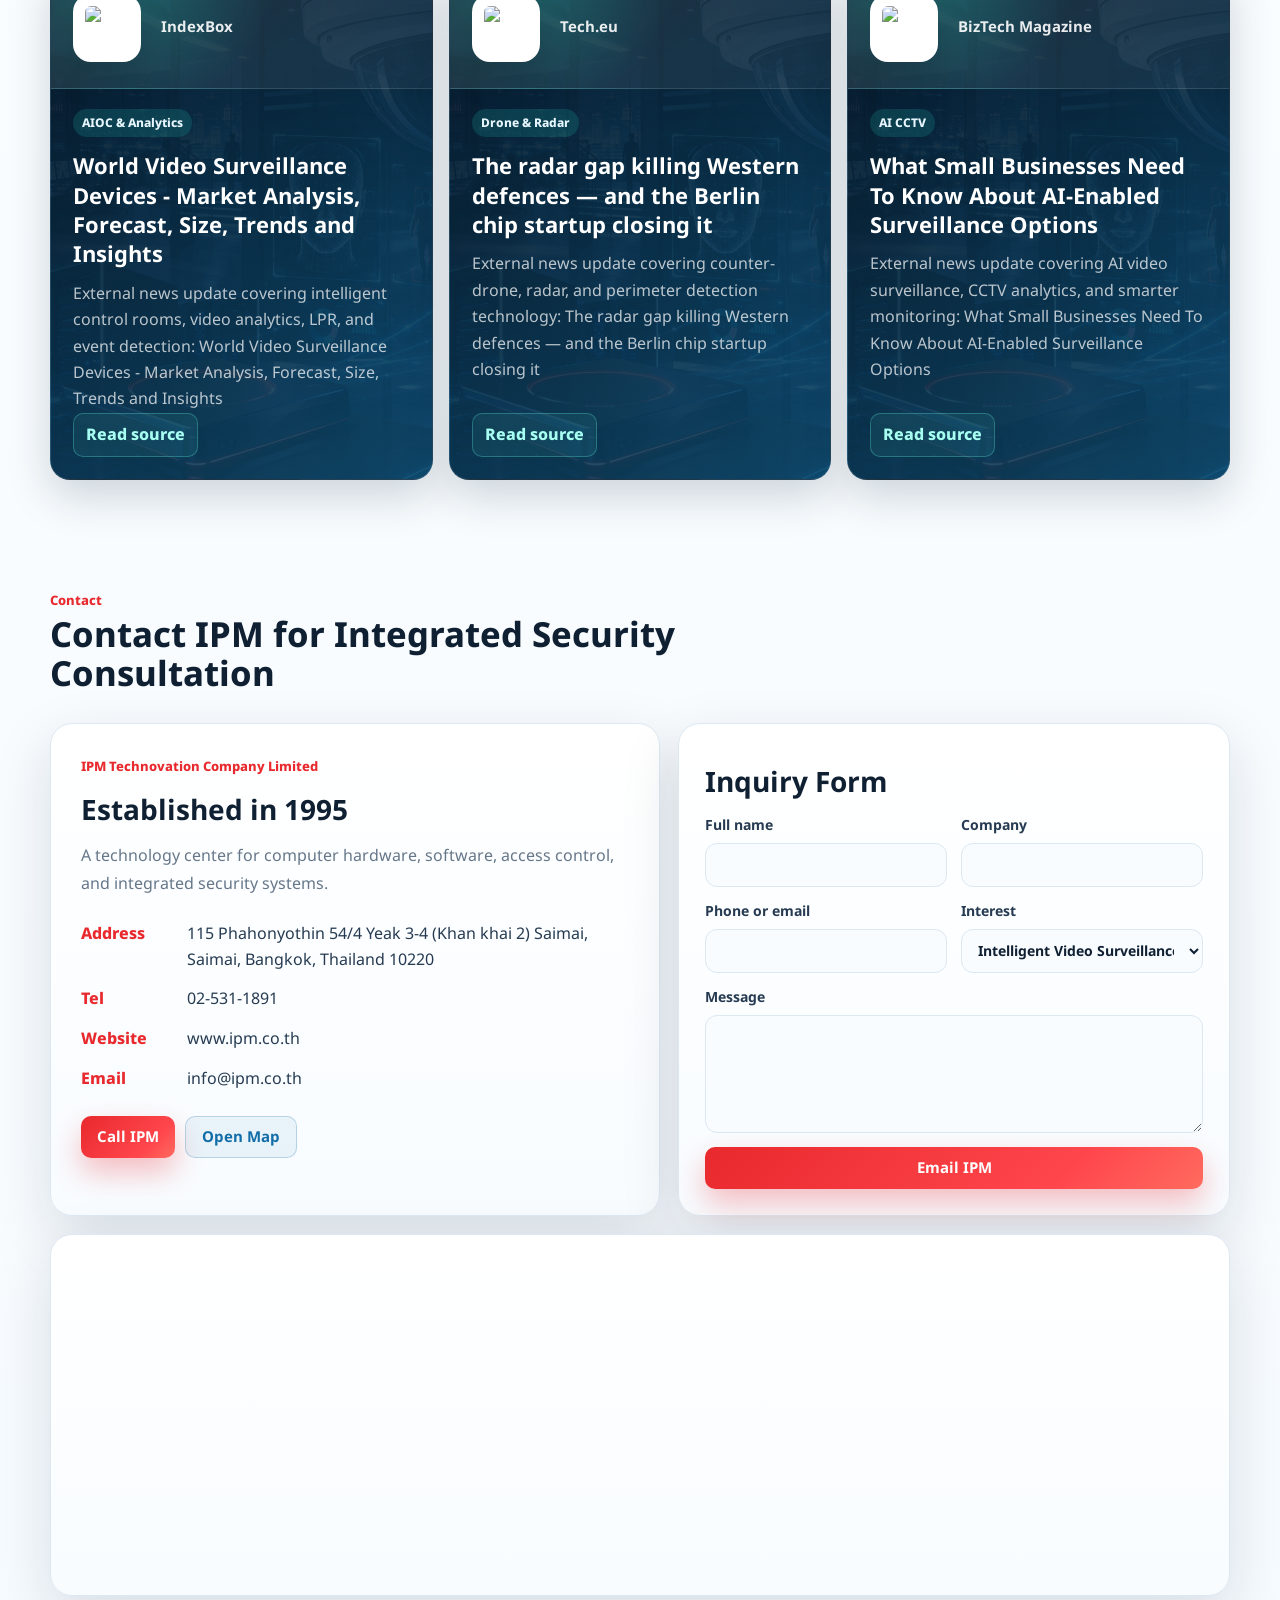
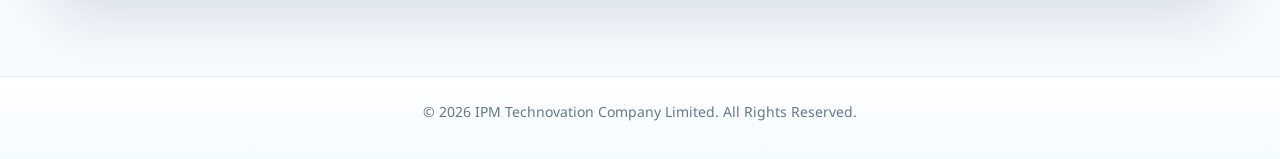
==== commit cbaaacdc: "Remove dark borders from system slides" ====
--- a/en.html
+++ b/en.html
@@ -8,7 +8,7 @@
   <link rel="preconnect" href="https://fonts.googleapis.com">
   <link rel="preconnect" href="https://fonts.gstatic.com" crossorigin>
   <link href="https://fonts.googleapis.com/css2?family=Noto+Sans+Thai:wght@300;400;500;600;700;800&display=swap" rel="stylesheet">
-  <link rel="stylesheet" href="styles.css?v=20260608k">
+  <link rel="stylesheet" href="styles.css?v=20260608l">
   <script src="scripts/main.js?v=20260608h" defer></script>
 </head>
 <body>
@@ -122,15 +122,15 @@
         <div class="system-frame">
         <div class="system-track">
           <figure class="system-slide"><img src="assets/system/systemmain.png" alt="System main overview" loading="lazy"></figure>
-          <figure class="system-slide"><img src="assets/system/CCTV-soft.png" alt="CCTV and video management system structure" loading="lazy"></figure>
+          <figure class="system-slide"><img src="assets/system/CCTV.png?v=20260608a" alt="CCTV and video management system structure" loading="lazy"></figure>
           <figure class="system-slide"><img src="assets/system/deployS.png" alt="Deployment scope overview" loading="lazy"></figure>
           <figure class="system-slide"><img src="assets/system/integrated.png" alt="Integrated smart security solution" loading="lazy"></figure>
-          <figure class="system-slide"><img src="assets/system/smartS.png" alt="Smart security ecosystem" loading="lazy"></figure>
+          <figure class="system-slide"><img src="assets/system/smartS.png?v=20260608a" alt="Smart security ecosystem" loading="lazy"></figure>
           <figure class="system-slide"><img src="assets/system/aioc.png" alt="AI Operation Center platform" loading="lazy"></figure>
-          <figure class="system-slide"><img src="assets/system/chartaccess.png" alt="Identity and access management" loading="lazy"></figure>
+          <figure class="system-slide"><img src="assets/system/chartaccess.png?v=20260608a" alt="Identity and access management" loading="lazy"></figure>
           <figure class="system-slide"><img src="assets/system/chartinfar.png" alt="Mobility operations and infrastructure" loading="lazy"></figure>
-          <figure class="system-slide"><img src="assets/system/chartV.png" alt="Surveillance and video management" loading="lazy"></figure>
-          <figure class="system-slide"><img src="assets/system/integratedP.png" alt="Integrated security portfolio" loading="lazy"></figure>
+          <figure class="system-slide"><img src="assets/system/chartV.png?v=20260608a" alt="Surveillance and video management" loading="lazy"></figure>
+          <figure class="system-slide"><img src="assets/system/integratedP.png?v=20260608a" alt="Integrated security portfolio" loading="lazy"></figure>
         </div>
         </div>
       </div>
--- a/styles.css
+++ b/styles.css
@@ -832,7 +832,7 @@
 .system-slide {
   flex: 0 0 100%;
   margin: 0;
-  border: 1px solid rgba(189, 216, 230, .9);
+  border: 0;
   border-radius: 20px;
   background: #fff;
   box-shadow: 0 16px 38px rgba(8, 25, 43, .12);
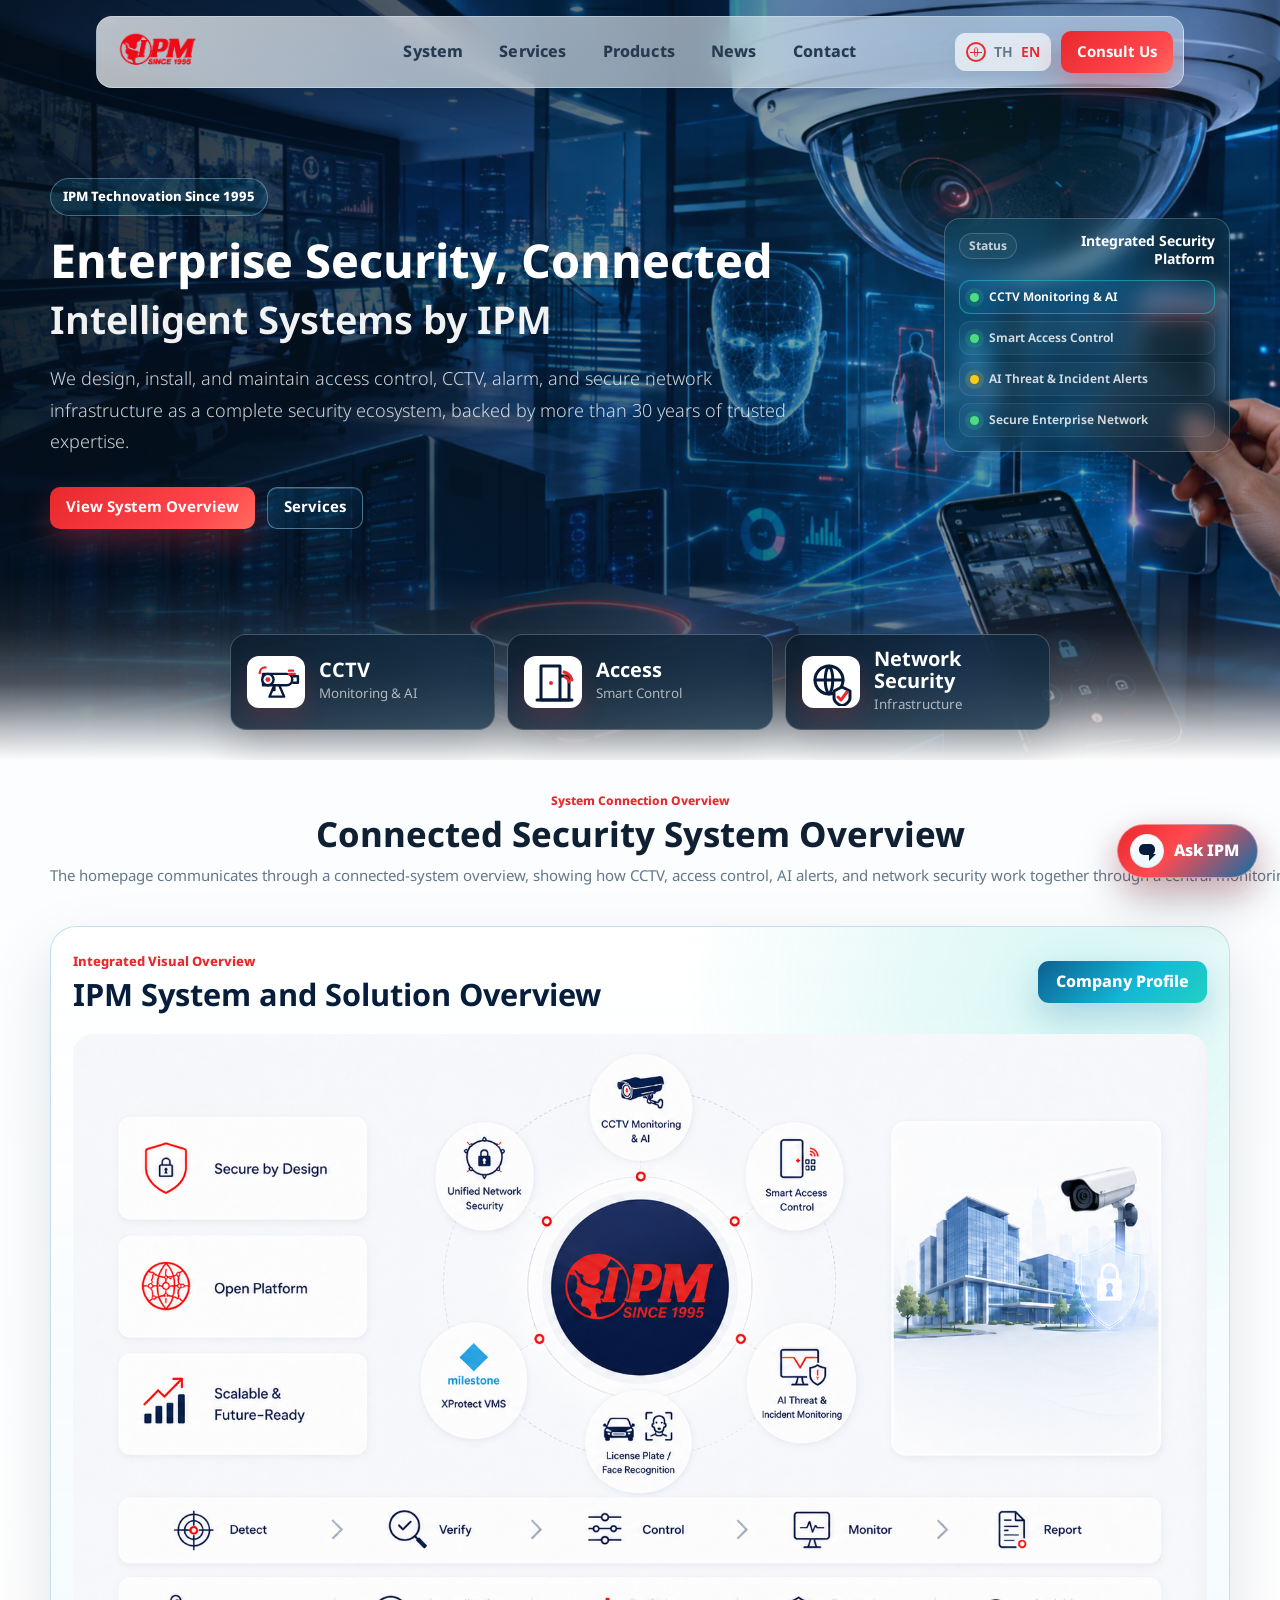
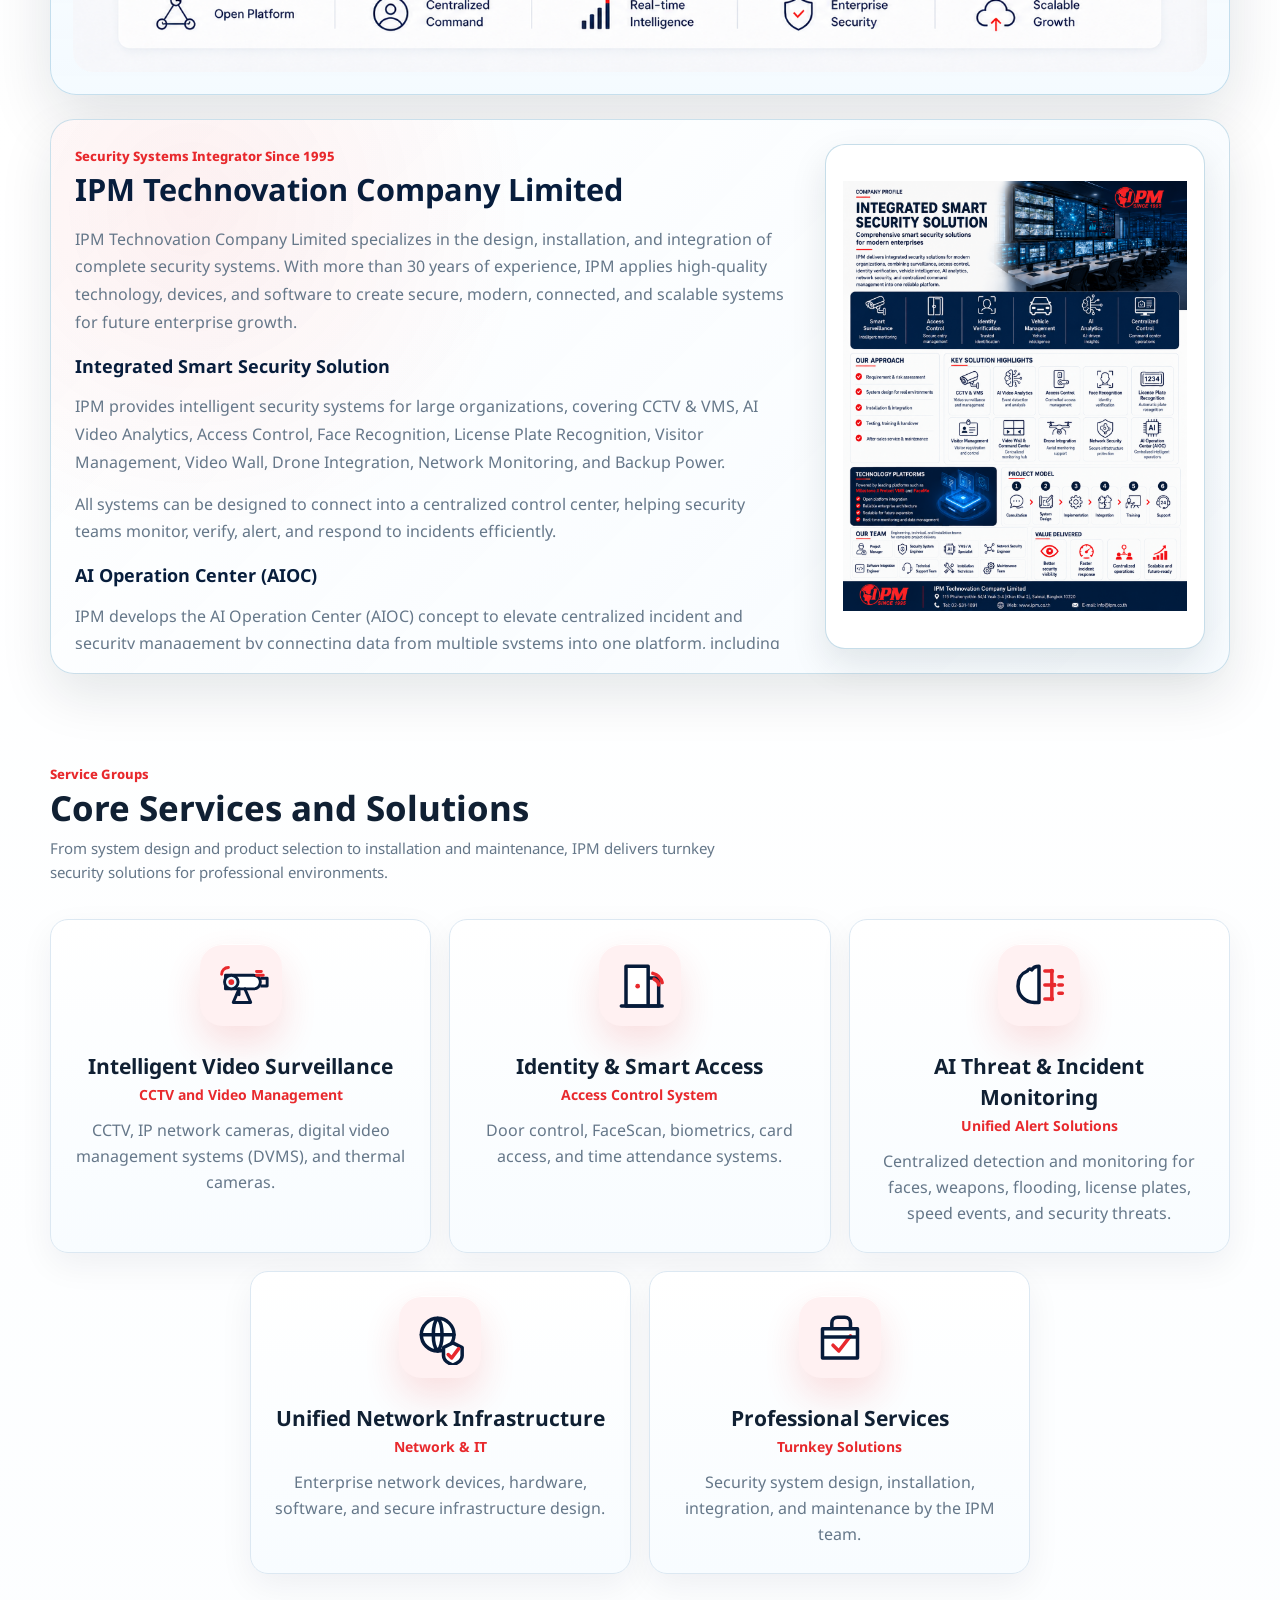
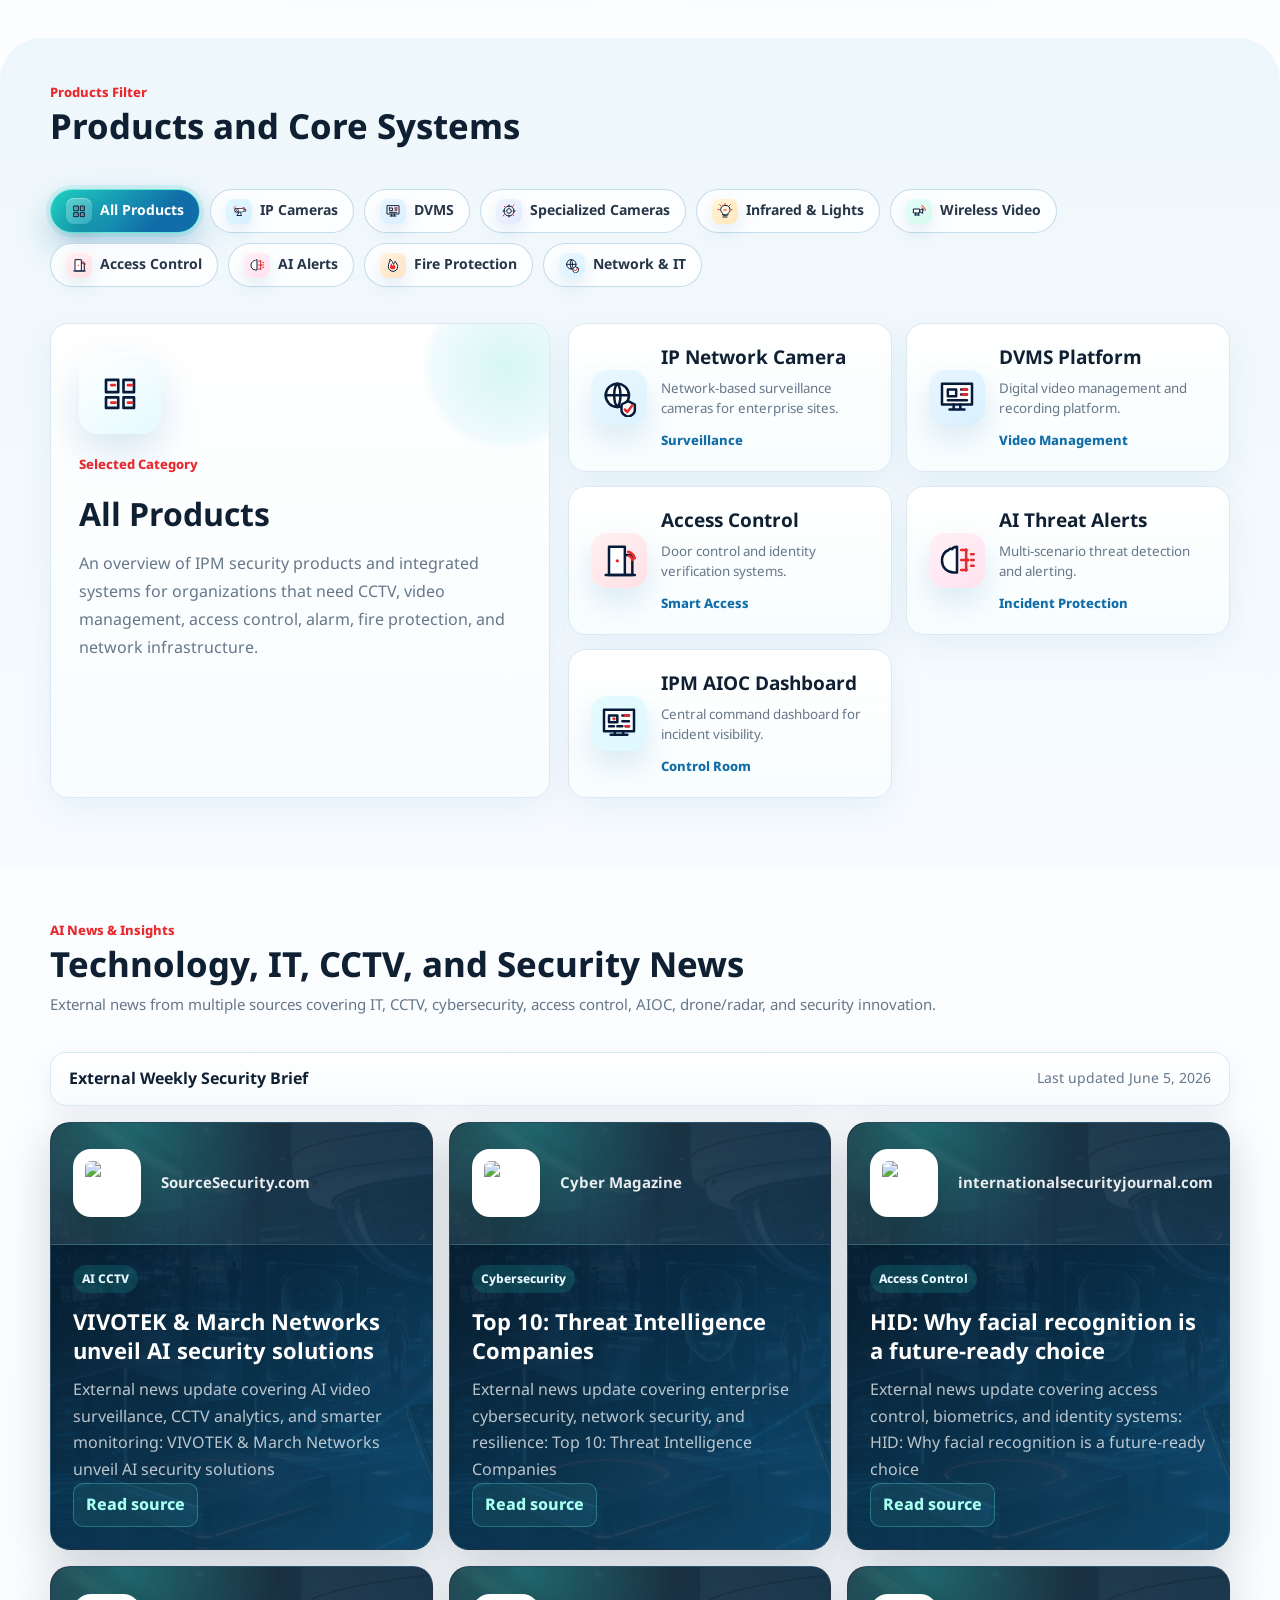
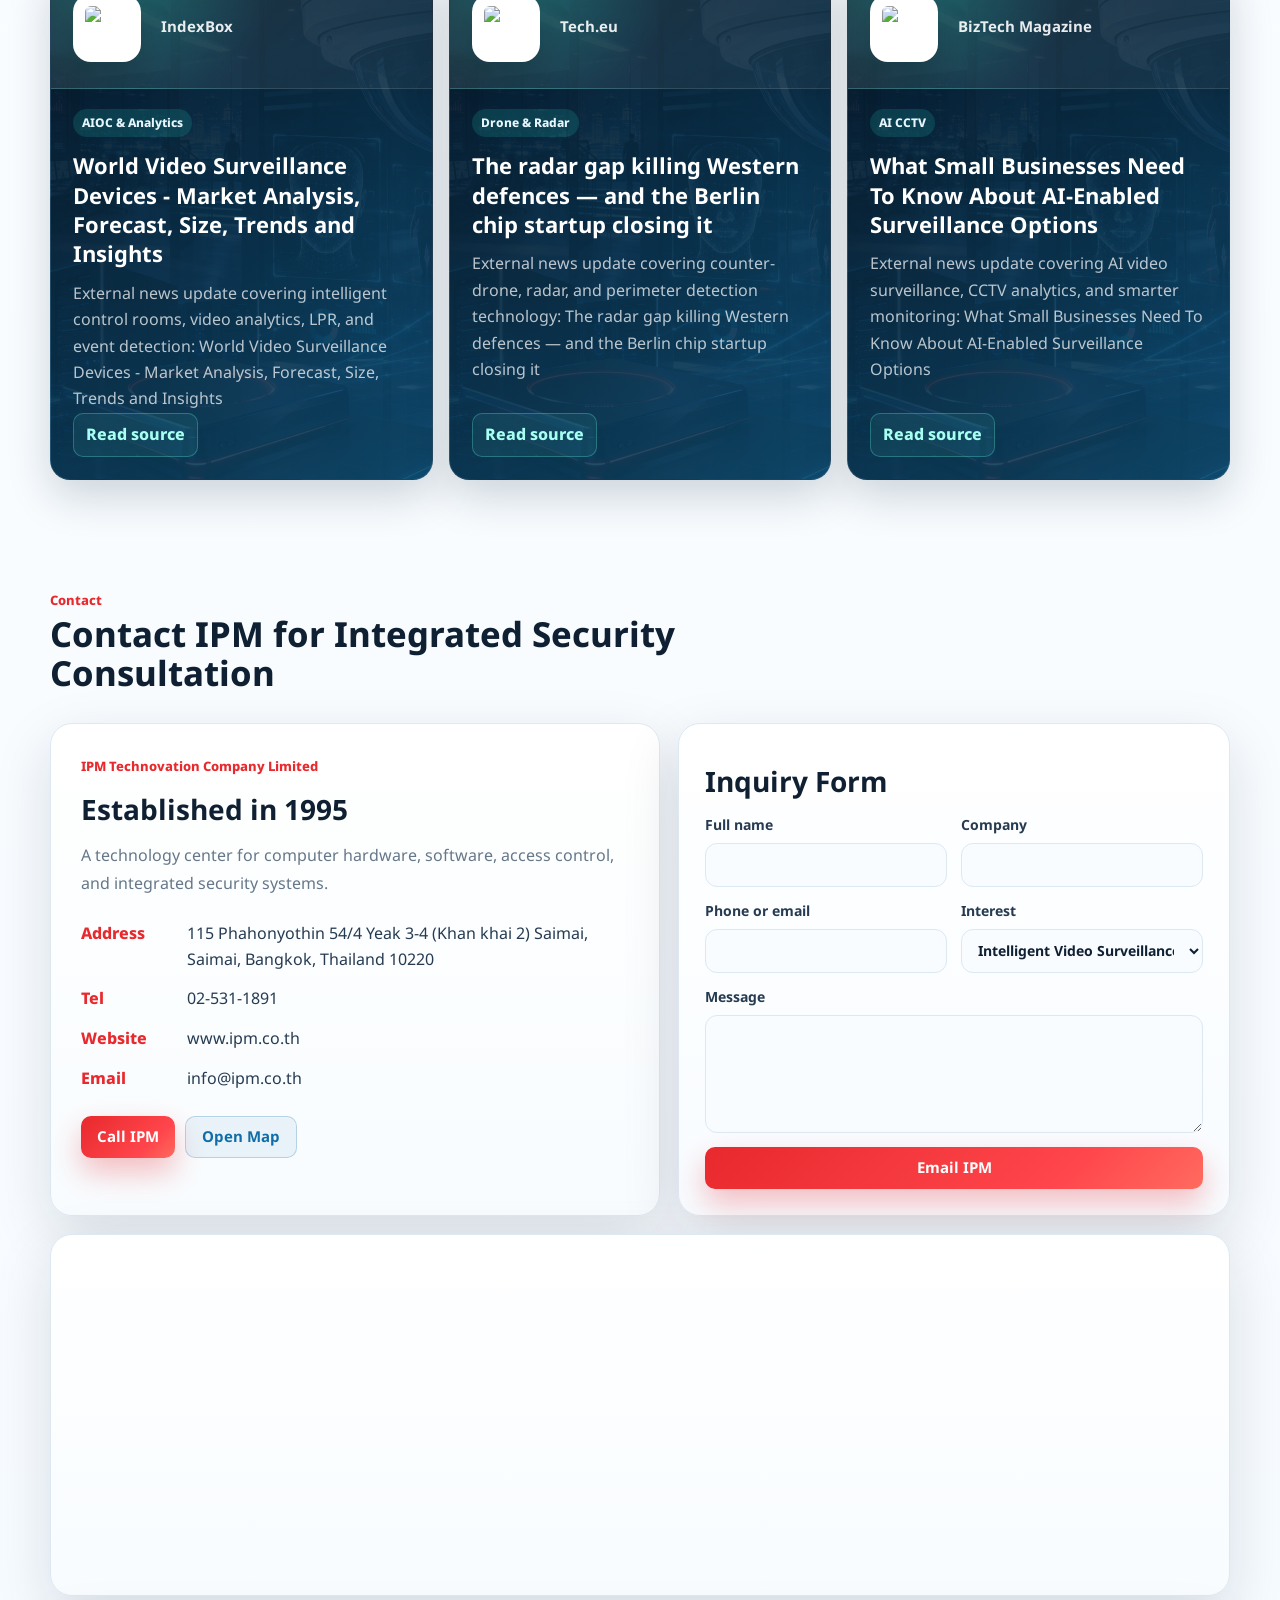
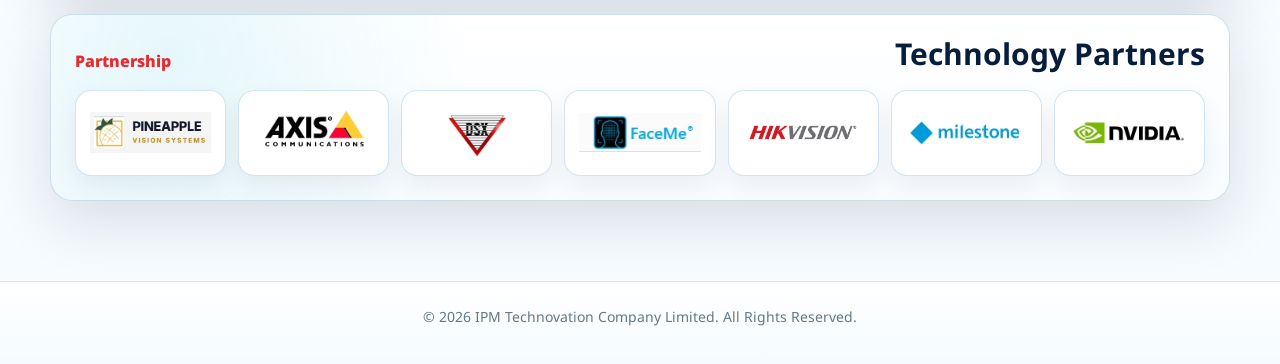
==== commit 240b2f09: "Add technology partnership logos" ====
--- a/en.html
+++ b/en.html
@@ -8,7 +8,7 @@
   <link rel="preconnect" href="https://fonts.googleapis.com">
   <link rel="preconnect" href="https://fonts.gstatic.com" crossorigin>
   <link href="https://fonts.googleapis.com/css2?family=Noto+Sans+Thai:wght@300;400;500;600;700;800&display=swap" rel="stylesheet">
-  <link rel="stylesheet" href="styles.css?v=20260608l">
+  <link rel="stylesheet" href="styles.css?v=20260608m">
   <script src="scripts/main.js?v=20260608h" defer></script>
 </head>
 <body>
@@ -315,6 +315,22 @@
         <article class="map-card" aria-label="IPM location map">
           <iframe title="IPM Technovation map" loading="lazy" referrerpolicy="no-referrer-when-downgrade" src="https://www.google.com/maps?q=115%20Phahonyothin%2054%2F4%20Yeak%203-4%20Saimai%20Bangkok%2010220&output=embed"></iframe>
         </article>
+
+        <article class="partners-card" aria-label="IPM technology partnerships">
+          <div class="partners-heading">
+            <span>Partnership</span>
+            <h3>Technology Partners</h3>
+          </div>
+          <div class="partner-grid">
+            <div class="partner-logo"><img src="assets/partners/pineapple.jpg" alt="Pineapple Vision Systems" loading="lazy"></div>
+            <div class="partner-logo"><img src="assets/partners/axis.jpg" alt="Axis Communications" loading="lazy"></div>
+            <div class="partner-logo"><img src="assets/partners/dsx.jpg" alt="DSX" loading="lazy"></div>
+            <div class="partner-logo"><img src="assets/partners/faceme.jpg" alt="FaceMe" loading="lazy"></div>
+            <div class="partner-logo"><img src="assets/partners/hikvision.jpg" alt="Hikvision" loading="lazy"></div>
+            <div class="partner-logo"><img src="assets/partners/milestone.jpg" alt="Milestone" loading="lazy"></div>
+            <div class="partner-logo"><img src="assets/partners/nvidia.jpg" alt="NVIDIA" loading="lazy"></div>
+          </div>
+        </article>
       </div>
     </section>
   </main>
--- a/styles.css
+++ b/styles.css
@@ -1652,6 +1652,63 @@
   border: 0;
 }
 
+.partners-card {
+  grid-column: 1 / -1;
+  padding: 24px;
+  border: 1px solid rgba(189, 216, 230, .78);
+  border-radius: 22px;
+  background:
+    radial-gradient(circle at 10% 20%, rgba(20, 184, 215, .1), transparent 28%),
+    linear-gradient(180deg, #fff, #f8fcff);
+  box-shadow: var(--shadow);
+}
+
+.partners-heading {
+  display: flex;
+  align-items: end;
+  justify-content: space-between;
+  gap: 18px;
+  margin-bottom: 16px;
+}
+
+.partners-heading span {
+  color: var(--red);
+  font-weight: 850;
+}
+
+.partners-heading h3 {
+  margin: 0;
+  color: #071d3c;
+  font-size: clamp(22px, 2.4vw, 30px);
+  line-height: 1.15;
+  text-align: right;
+}
+
+.partner-grid {
+  display: grid;
+  grid-template-columns: repeat(7, minmax(0, 1fr));
+  gap: 12px;
+}
+
+.partner-logo {
+  min-height: 86px;
+  display: grid;
+  place-items: center;
+  padding: 14px;
+  border: 1px solid rgba(189, 216, 230, .66);
+  border-radius: 16px;
+  background: #fff;
+  box-shadow: inset 0 1px 0 rgba(255, 255, 255, .9), 0 10px 24px rgba(8, 25, 43, .06);
+}
+
+.partner-logo img {
+  display: block;
+  width: 100%;
+  max-width: 150px;
+  max-height: 54px;
+  object-fit: contain;
+}
+
 .chat-assistant {
   position: fixed;
   right: 22px;
@@ -2015,8 +2072,13 @@
   }
 
   .company-card,
-  .map-card {
+  .map-card,
+  .partners-card {
     grid-column: 1 / -1;
+  }
+
+  .partner-grid {
+    grid-template-columns: repeat(4, minmax(0, 1fr));
   }
 }
 
@@ -2263,6 +2325,30 @@
     gap: 4px;
   }
 
+  .partners-card {
+    padding: 16px;
+  }
+
+  .partners-heading {
+    align-items: flex-start;
+    flex-direction: column;
+    gap: 6px;
+  }
+
+  .partners-heading h3 {
+    text-align: left;
+  }
+
+  .partner-grid {
+    grid-template-columns: repeat(2, minmax(0, 1fr));
+    gap: 10px;
+  }
+
+  .partner-logo {
+    min-height: 78px;
+    padding: 12px;
+  }
+
   .chat-assistant {
     right: 14px;
     bottom: 14px;
